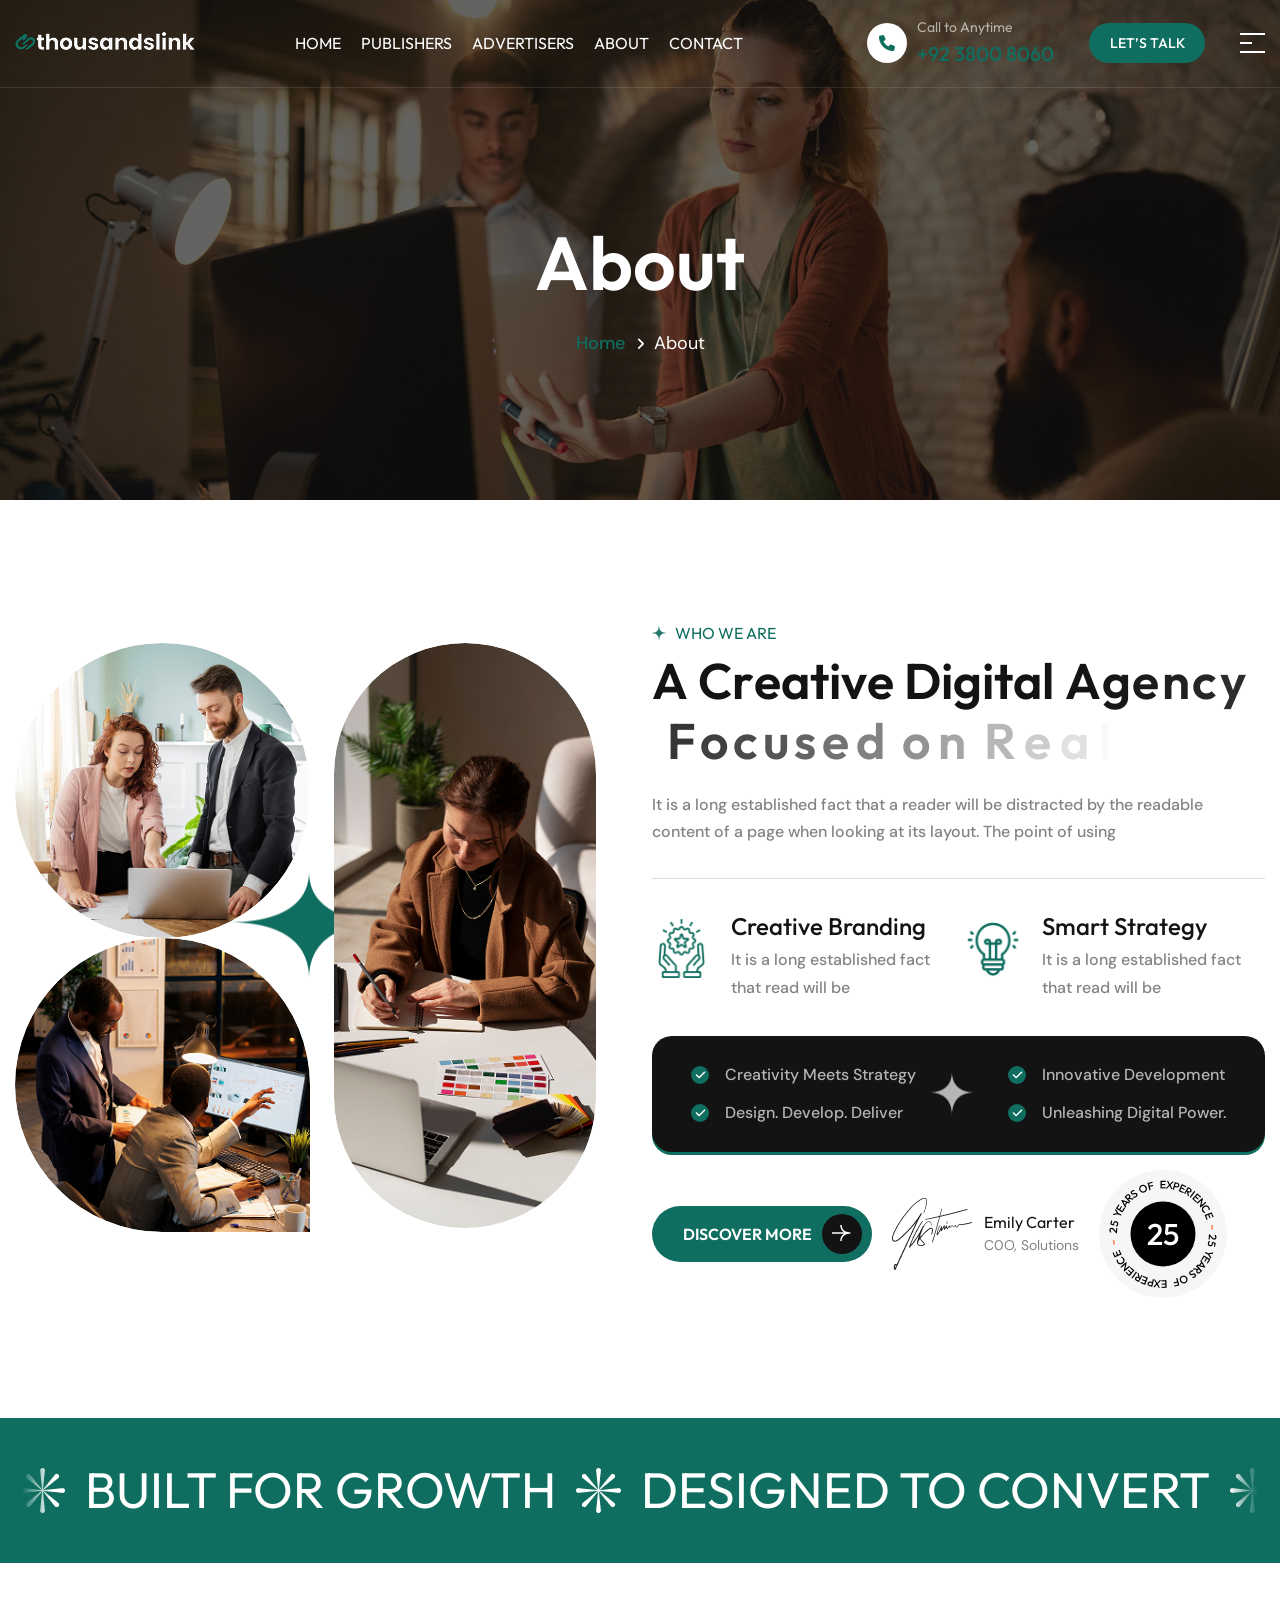
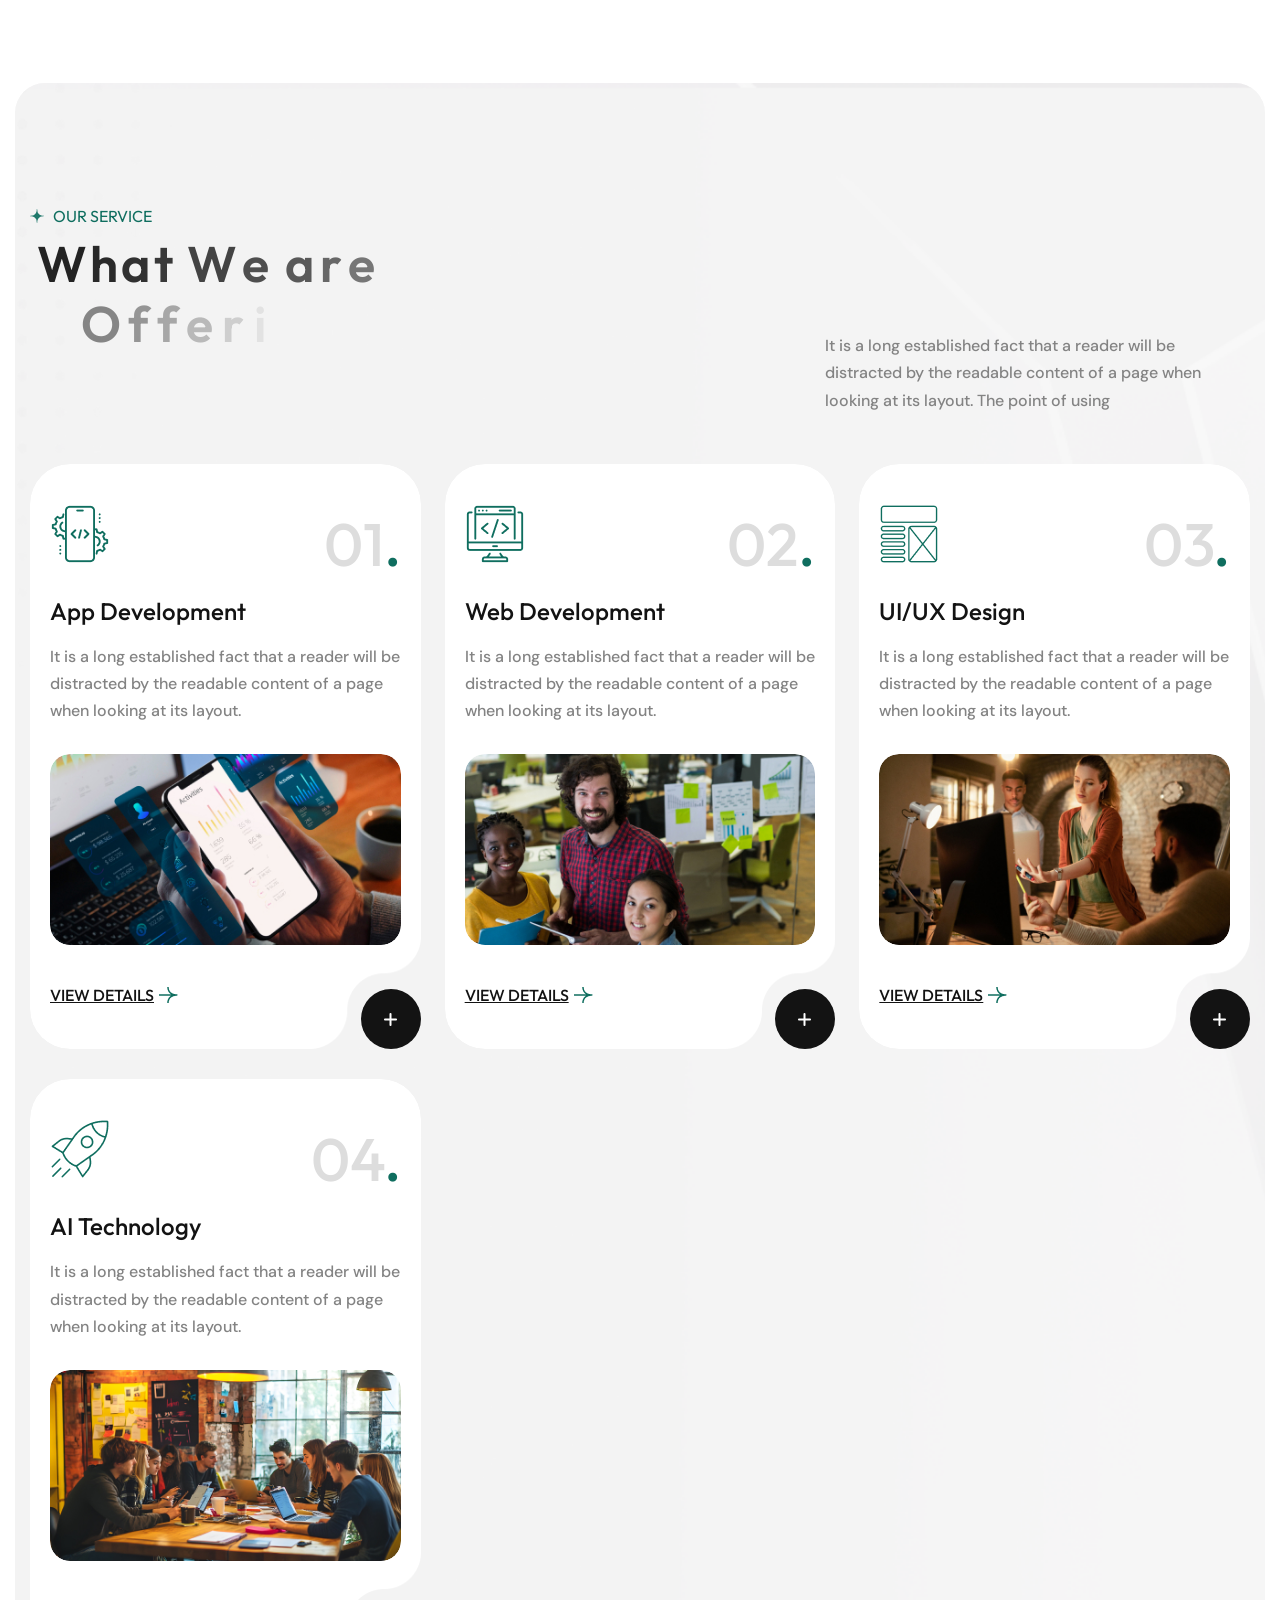
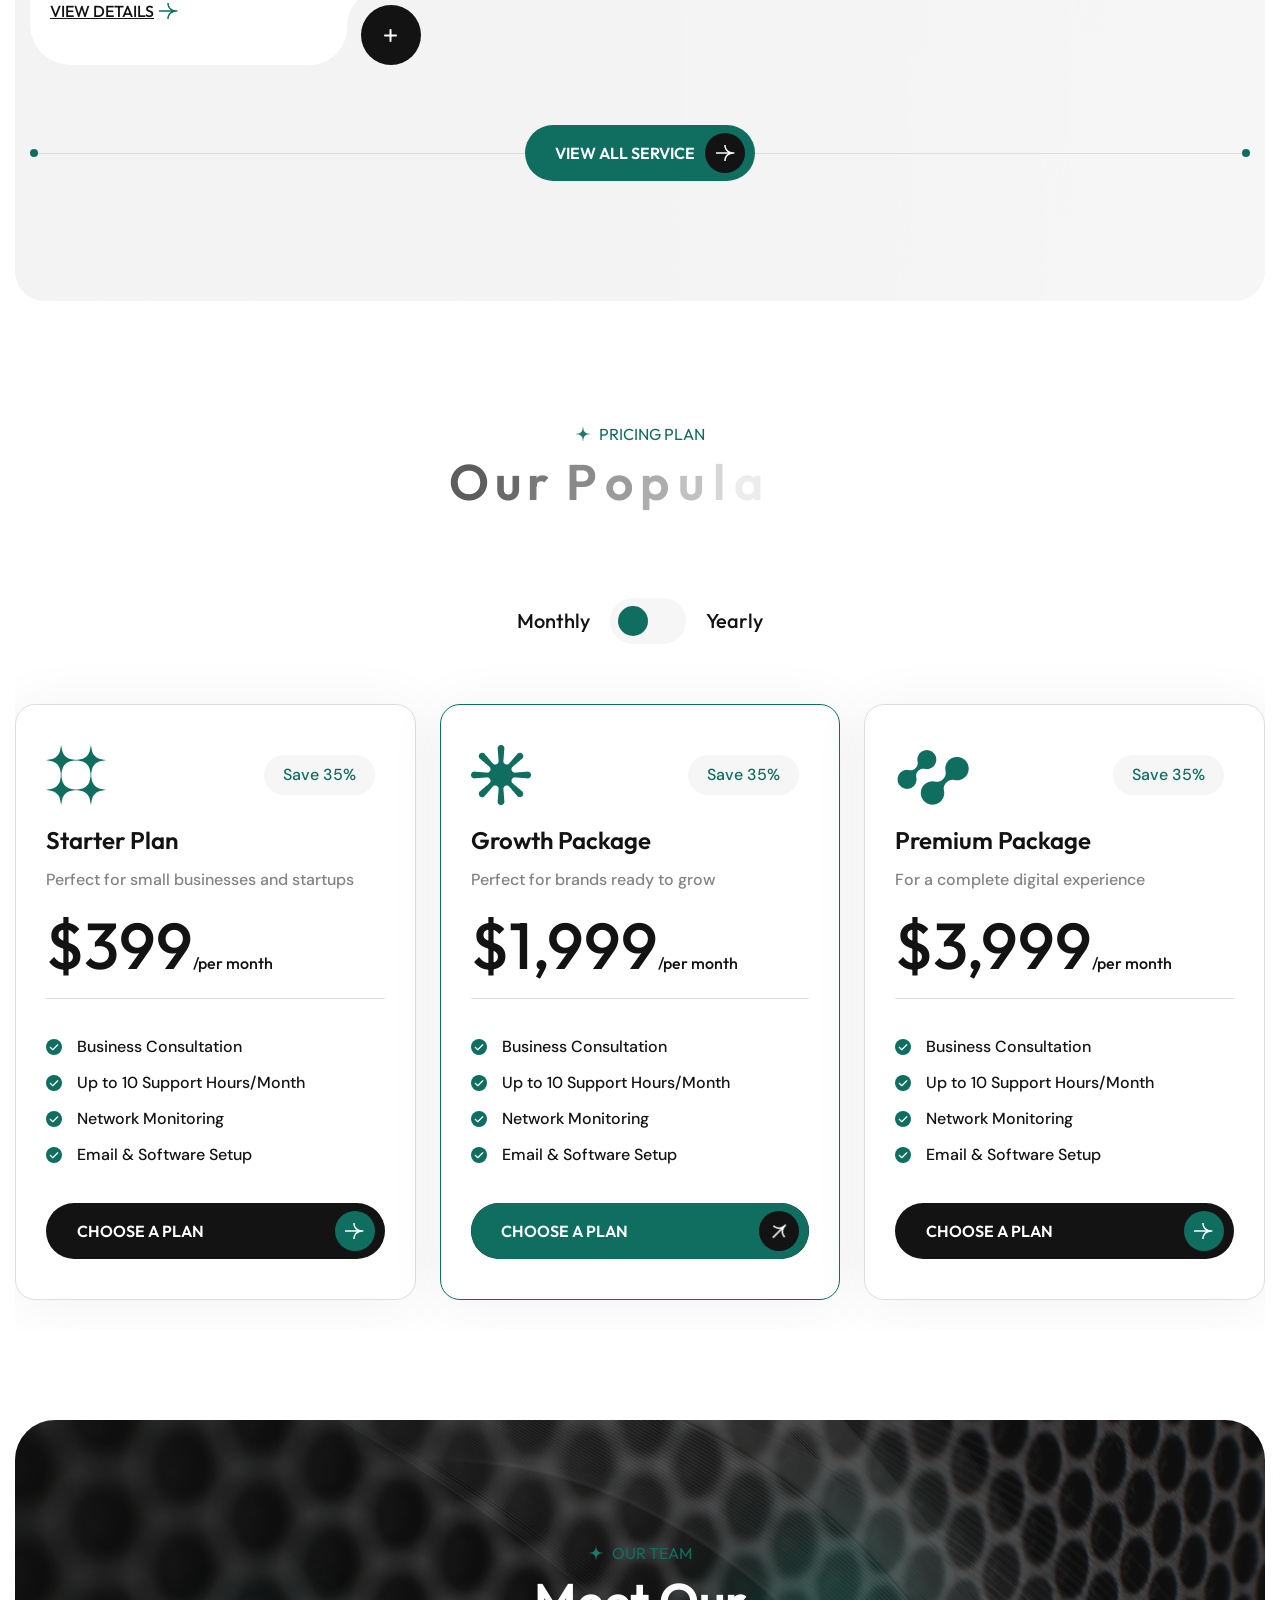
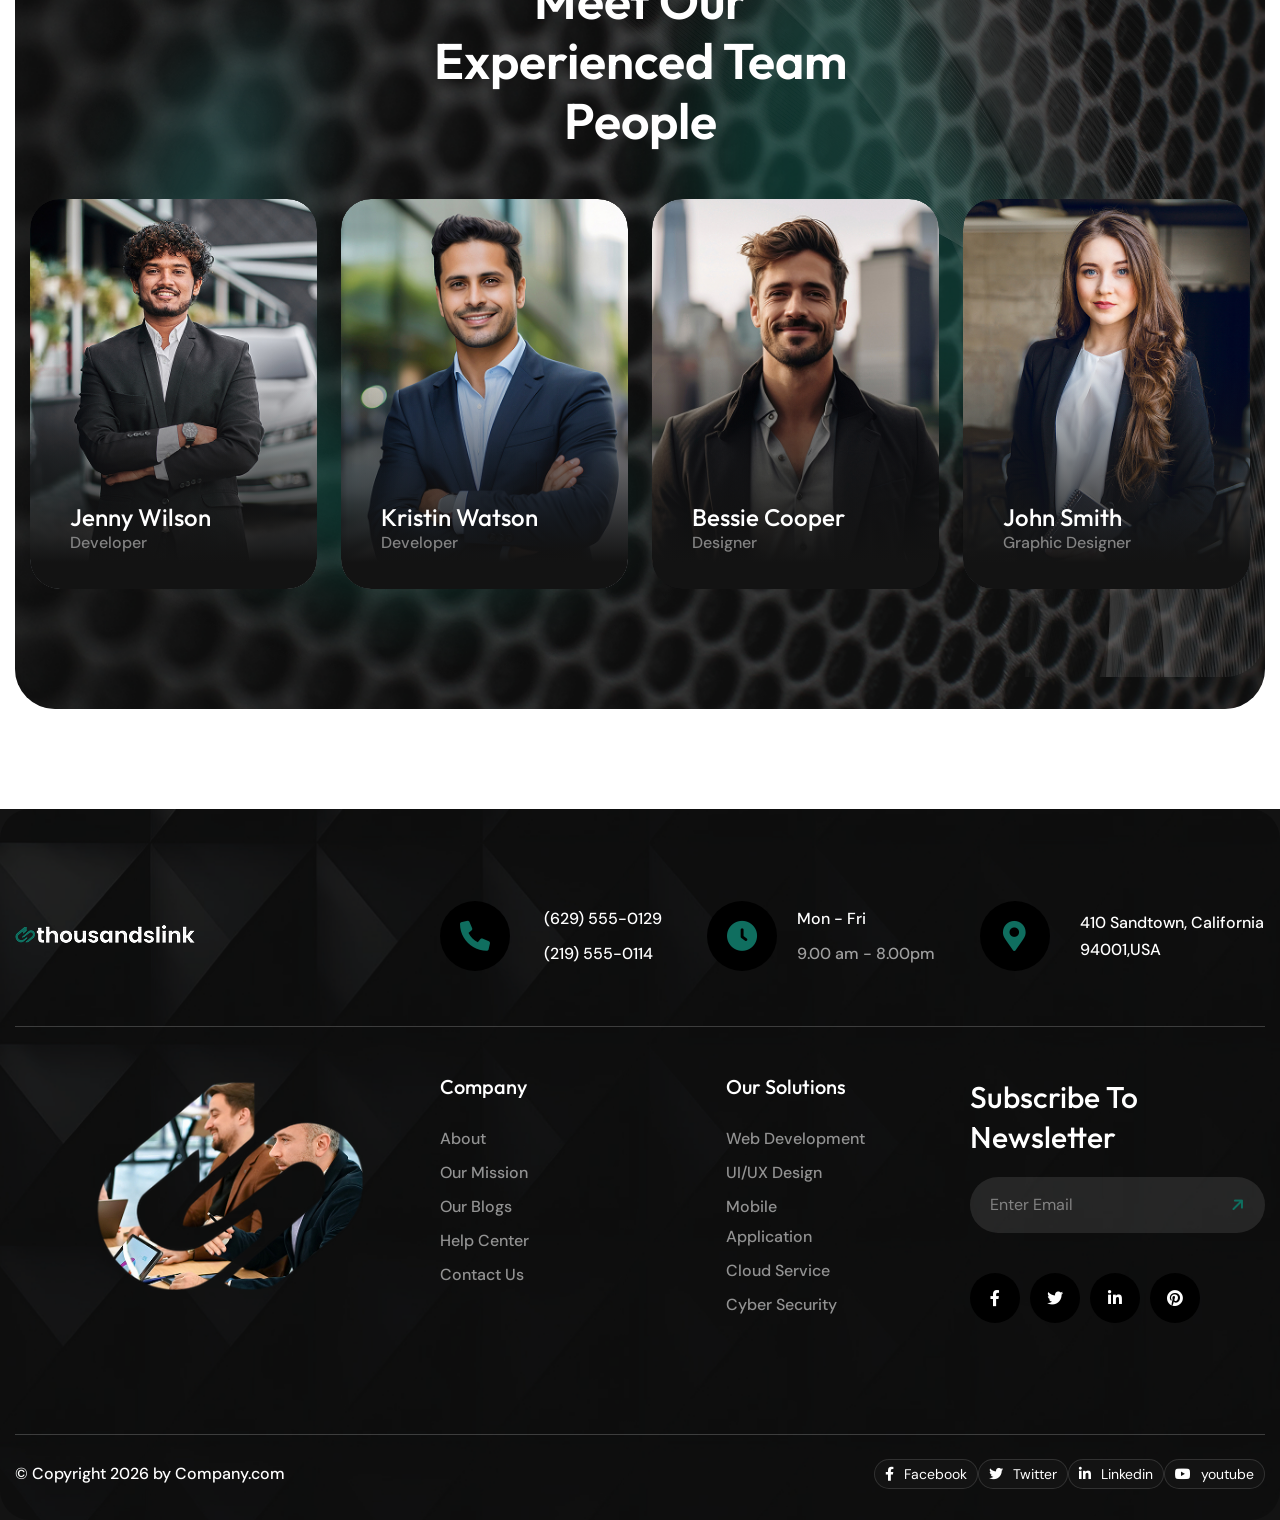
==== about.html @ f6a0768a "Init Commit" ====
<!DOCTYPE html>
<html lang="en">
<head>
  <meta charset="utf-8"/>
  <title>Digitos | Digital Agency HTML Template | About</title>
  <!-- Stylesheets -->
  <link href="css/bootstrap.min.css" rel="stylesheet" />
  <link href="css/style.css" rel="stylesheet" />

  <link rel="shortcut icon" href="images/favicon.png" type="image/x-icon" />
  <link rel="icon" href="images/favicon.png" type="image/x-icon" />
  <link href="https://fonts.googleapis.com/css2?family=Kumbh+Sans:wght@300;400;500;600;700&display=swap" rel="stylesheet">

  <!-- Responsive -->
  <meta http-equiv="X-UA-Compatible" content="IE=edge" />
  <meta name="viewport" content="width=device-width, initial-scale=1.0" />

</head>

<body>
  <div class="page-wrapper">

    <!-- Preloader -->
    <div id="preloader">
      <div class="preloader-loaded light">
        <div class="text-preloader-outer">
          <div class="text-preloading">
            <span class="text-split" data-text="T">T</span>
            <span class="text-split" data-text="H">H</span>
            <span class="text-split" data-text="O">O</span>
            <span class="text-split" data-text="U">U</span>
            <span class="text-split" data-text="S">S</span>
            <span class="text-split" data-text="A">A</span>
            <span class="text-split" data-text="N">N</span>
            <span class="text-split" data-text="D">D</span>
            <span class="text-split" data-text="S">S</span>
            <span class="text-split" data-text="L">L</span>
            <span class="text-split" data-text="I">I</span>
            <span class="text-split" data-text="N">N</span>
            <span class="text-split" data-text="K">K</span>
          </div>
        </div>
        <div class="preloader-slide slide-left"></div>
        <div class="preloader-slide slide-right"></div>
      </div>
    </div>

    <!-- Back-to-top start -->
    <div class="back-to-top-wrapper">
      <button id="back_to_top" type="button" class="back-to-top-btn">
        <svg width="12" height="7" viewBox="0 0 12 7" fill="none" xmlns="http://www.w3.org/2000/svg">
          <path d="M11 6L6 1L1 6" stroke="currentColor" stroke-width="1.5" stroke-linecap="round" stroke-linejoin="round" />
        </svg>
      </button>
    </div>
    <!-- Back-to-top start -->

    <!-- header-style-one-->
    <header class="main-header header-style-one">
      <div class="outer-box">
        <div class="header-lower anim-fade-move" data-delay="0.25">
          <div class="inner-container">
            <div class="left-box">
              <!-- Main box -->
              <div class="main-box">
                <div class="logo-box">
                  <div class="logo">
                    <a href="index.html"><img src="images/logo.png" alt="Logo" /></a>
                  </div>
                </div>

              </div>
              <!--Nav Box-->
              <div class="nav-outer">
                <nav class="nav main-menu">
                  <ul class="navigation">
                    <li class="current">
                      <a href="index.html">Home</a>
                    </li>
                    <li><a href="publishers.html">Publishers</a></li>
                    <li><a href="advertisers.html">Advertisers</a></li>
                    <li><a href="about.html">About</a></li>
                    <li><a href="contact.html">Contact</a></li>
                  </ul>
                </nav>
              </div>
            </div>
            <div class="right-box">
              <a href="tel:+9238008060" class="header-phone_box">
                <span class="icon"><i aria-hidden="true" class="fas fa-phone-alt"></i></span>
                <span class="info">
                  Call to Anytime
                  <strong>+92 3800 8060</strong>
                </span>
              </a>
              <a href="contact.html" class="theme-btn btn-style-two">Let’s Talk</a>
              <!--Mobile Navigation Toggler-->
              <div class="mobile-nav-toggler">
                <span></span>
                <span></span>
                <span></span>
              </div>
            </div>
          </div>
        </div>
      </div>

      <!-- Mobile Menu  -->
      <div class="mobile-menu">
        <div class="menu-backdrop"></div>
        <!--Here Menu Will Come Automatically Via Javascript / Same Menu as in Header-->
        <nav class="menu-box">
          <div class="upper-box">
            <div class="nav-logo">
              <a href="index.html"><img src="images/logo.png" alt="" /></a>
            </div>
            <div class="close-btn"><i class="icon fa fa-times"></i></div>
          </div>
          <ul class="navigation clearfix">
            <!--Keep This Empty / Menu will come through Javascript-->
          </ul>
          <ul class="contact-list-one">
            <li>
              <i class="icon fa-regular fa-envelope"></i>
              <span class="title">Send Email</span>
              <div class="text"><a href="mailto:lawson@example.com">needhelp@company.com</a></div>
            </li>
          </ul>
          <ul class="social-links">
            <li><a href="#"><i class="icon fab fa-twitter"></i></a></li>
            <li><a href="#"><i class="icon fab fa-facebook-f"></i></a></li>
            <li><a href="#"><i class="icon fab fa-pinterest-p"></i></a></li>
            <li><a href="#"><i class="icon fab fa-vimeo-v"></i></a></li>
          </ul>
        </nav>
      </div>
      <!-- End Mobile Menu -->

      <!-- Header Search -->
      <div class="search-popup">
        <span class="search-back-drop"></span>
        <button class="close-search"><span class="fa fa-times"></span></button>

        <div class="search-inner">
          <form method="post" action="index.html">
            <div class="form-group">
              <input type="search" name="search-field" value="" placeholder="Search..." required="" />
              <button type="submit"><i class="fa fa-search"></i></button>
            </div>
          </form>
        </div>
      </div>
      <!-- End Header Search -->

      <!-- Sticky Header  -->
      <div class="sticky-header">
        <div class="auto-container">
          <div class="inner-container">
            <!--Logo-->
            <div class="logo">
              <a href="index.html"><img src="images/logo2.png" alt=""></a>
            </div>

            <!--Right Col-->
            <div class="nav-outer">
              <!-- Main Menu -->
              <nav class="main-menu">
                <div class="navbar-collapse show collapse clearfix">
                  <ul class="navigation clearfix">
                    <!--Keep This Empty / Menu will come through Javascript-->
                  </ul>
                </div>
              </nav>
              <!-- Main Menu End-->

              <!--Mobile Navigation Toggler-->
              <div class="mobile-nav-toggler">
                <span></span>
                <span></span>
                <span></span>
              </div>
            </div>
            
            <a href="tel:+8801750050088" class="header-phone_box">
              <span class="icon"><i aria-hidden="true" class="fas fa-phone-alt"></i></span>
              <span class="info">
                Call Anytime
                <strong>+8801750050088</strong>
              </span>
            </a>
          </div>
        </div>
      </div>
      <!-- End Sticky Menu -->
    </header>
    <!--End header-style-one -->

    <!-- Start main-content -->
    <section class="page-title" style="background-image: url(images/resource/page-title.jpg);">
      <div class="auto-container">
        <div class="title-outer text-center">
          <h1 class="title">About</h1>
          <ul class="page-breadcrumb">
            <li><a href="index.html">Home</a></li>
            <li>About</li>
          </ul>
        </div>
      </div>
    </section>
    <!-- end main-content -->

    <!-- start about-section -->
    <section class="about-section">
      <div class="shape-1 animate-circle"><img src="images/icons/shape-22.png" alt=""></div>
      <div class="auto-container">
        <div class="row gx-4">
          <div class="image-column col-lg-6">
            <div class="inner-column">
              <div class="icon"><img src="images/icons/shape-4.png" alt=""></div>
              <div class="row gx-4">
                <div class="col-md-6">
                  <div class="images-box wow fadeInUp" data-wow-delay="200ms">
                    <div class="image one"><img src="images/resource/about1-1.jpg" alt=""></div>
                    <div class="image two"><img src="images/resource/about1-2.jpg" alt=""></div>
                  </div>
                </div>
                <div class="col-lg-6">
                  <div class="images-box two wow fadeInUp" data-wow-delay="400ms">
                    <div class="image three"><img src="images/resource/about1-3.jpg" alt=""></div>
                  </div>
                </div>
              </div>
            </div>
          </div>
          <div class="content-column col-xl-6 col-lg-8">
            <div class="inner-column">
              <div class="sec-title">
                <div class="h6 sub-title">Who we are</div>
                <div class="h2 title char-animation">A Creative Digital Agency Focused on Real Results</div>
                <div class="text">It is a long established fact that a reader will be distracted by the readable content of a page when looking at its layout. The point of using </div>
              </div>
              <div class="about-block-box">
                <div class="about-block wow fadeInUp" data-wow-delay="200ms">
                  <div class="inner-block">
                    <div class="icon"><img src="images/icons/about1-1.png" alt=""></div>
                    <div class="content">
                      <div class="h4 title">Creative Branding</div>
                      <div class="text">It is a long established fact that read will be </div>
                    </div>
                  </div>
                </div>
                <div class="about-block wow fadeInUp" data-wow-delay="400ms">
                  <div class="inner-block">
                    <div class="icon"><img src="images/icons/about1-2.png" alt=""></div>
                    <div class="content">
                      <div class="h4 title">Smart Strategy</div>
                      <div class="text">It is a long established fact that read will be </div>
                    </div>
                  </div>
                </div>
              </div>
              <div class="list-style-box">
                <div class="shape"><img src="images/icons/shape-5.png" alt=""></div>
                <ul class="list-style-one">
                  <li>
                    <i class="icon fa-solid fa-check"></i>
                    <span>Creativity Meets Strategy</span>
                  </li>
                  <li>
                    <i class="icon fa-solid fa-check"></i>
                    <span>Design. Develop. Deliver</span>
                  </li>
                </ul>
                <ul class="list-style-one">
                  <li>
                    <i class="icon fa-solid fa-check"></i>
                    <span>Innovative Development</span>
                  </li>
                  <li>
                    <i class="icon fa-solid fa-check"></i>
                    <span>Unleashing Digital Power.</span>
                  </li>
                </ul>
              </div>
              <div class="bottom-box">
                <a href="about.html" class="theme-btn btn-style-one">Discover More <span><img src="images/icons/arrow.png" alt=""></span></a>
                <div class="author-info">
                  <img src="images/icons/about1-3.png" alt="">
                  <div class="info">
                    <div class="h6 name">Emily Carter</div>
                    <div class="designation">C0O, Solutions</div>
                  </div>
                </div>
                <div class="icon-box">
                  <div class="icon"><img src="images/icons/about1-5.png" alt=""></div>
                  <div class="h3 year">25</div>
                </div>
              </div>
            </div>
          </div>
        </div>
      </div>
    </section>
    <!-- end about-section -->

    <!-- start marquee-section -->
    <section class="marquee-section">
      <div class="marquee">
        <div class="marquee-group">
          <div class="text-divider"><img src="images/icons/marquee1-1.png" alt=""></div>
          <div class="text" data-text="Built for Growth">Built for Growth</div>
          <div class="text-divider"><img src="images/icons/marquee1-1.png" alt=""></div>
          <div class="text" data-text="Designed to Convert">Designed to Convert</div>
          <div class="text-divider"><img src="images/icons/marquee1-1.png" alt=""></div>
          <div class="text" data-text="Strategy First">Strategy First</div>
          <div class="text-divider"><img src="images/icons/marquee1-1.png" alt=""></div>
          <div class="text" data-text="Built for Growth">Built for Growth</div>
          <div class="text-divider"><img src="images/icons/marquee1-1.png" alt=""></div>
          <div class="text" data-text="Designed to Convert">Designed to Convert</div>
          <div class="text-divider"><img src="images/icons/marquee1-1.png" alt=""></div>
          <div class="text" data-text="Strategy First">Strategy First</div>
        </div>
        <div class="marquee-group">
          <div class="text-divider"><img src="images/icons/marquee1-1.png" alt=""></div>
          <div class="text" data-text="Built for Growth">Built for Growth</div>
          <div class="text-divider"><img src="images/icons/marquee1-1.png" alt=""></div>
          <div class="text" data-text="Designed to Convert">Designed to Convert</div>
          <div class="text-divider"><img src="images/icons/marquee1-1.png" alt=""></div>
          <div class="text" data-text="Strategy First">Strategy First</div>
          <div class="text-divider"><img src="images/icons/marquee1-1.png" alt=""></div>
          <div class="text" data-text="Built for Growth">Built for Growth</div>
          <div class="text-divider"><img src="images/icons/marquee1-1.png" alt=""></div>
          <div class="text" data-text="Designed to Convert">Designed to Convert</div>
          <div class="text-divider"><img src="images/icons/marquee1-1.png" alt=""></div>
          <div class="text" data-text="Strategy First">Strategy First</div>
        </div>
      </div>
    </section>
    <!-- end marquee-section -->

    <!-- start services-section -->
    <section class="services-section pt-120">
      <div class="outer-box">
        <div class="bg-image"><img src="images/background/service1-1-bg.png" alt=""></div>
        <div class="auto-container">
          <div class="sec-title-box">
            <div class="sec-title">
              <div class="h6 sub-title">Our Service</div>
              <div class="h2 title char-animation">What We are Offering to Our Potential Client</div>
            </div>
            <div class="text">It is a long established fact that a reader will be distracted by the readable content of a page when looking at its layout. The point of using </div>
          </div>
        </div>
        <div class="outer-container">
          <div class="row gx-4">
            <div class="service-block col-xxl-3 col-xl-4 col-md-6 wow fadeInUp" data-wow-delay="200ms">
              <div class="inner-block">
                <div class="number">01<span>.</span></div>
                <a class="plus-icon" href="page-service-details.html"><i class="fa-solid fa-plus"></i></a>
                <div class="content">
                  <div class="icon"><img src="images/icons/service1-1.png" alt=""></div>
                  <div class="h4 title"><a href="page-service-details.html">App Development</a></div>
                  <div class="text">It is a long established fact that a reader will be distracted by the readable content of a page when looking at its layout.</div>
                </div>
                <div class="image">
                  <img src="images/resource/service1-1.jpg" alt="">
                  <img src="images/resource/service1-1.jpg" alt="">
                </div>
                <a class="btn-more" href="page-service-details.html">
                  <span>View Details</span>
                  <img src="images/icons/arrow2.png" alt="">
                </a>
              </div>
            </div>
            <div class="service-block col-xxl-3 col-xl-4 col-md-6 wow fadeInUp" data-wow-delay="300ms">
              <div class="inner-block">
                <div class="number">02<span>.</span></div>
                <a class="plus-icon" href="page-service-details.html"><i class="fa-solid fa-plus"></i></a>
                <div class="content">
                  <div class="icon"><img src="images/icons/service1-2.png" alt=""></div>
                  <div class="h4 title"><a href="page-service-details.html">Web Development</a></div>
                  <div class="text">It is a long established fact that a reader will be distracted by the readable content of a page when looking at its layout.</div>
                </div>
                <div class="image">
                  <img src="images/resource/service1-2.jpg" alt="">
                  <img src="images/resource/service1-2.jpg" alt="">
                </div>
                <a class="btn-more" href="page-service-details.html">
                  <span>View Details</span>
                  <img src="images/icons/arrow2.png" alt="">
                </a>
              </div>
            </div>
            <div class="service-block col-xxl-3 col-xl-4 col-md-6 wow fadeInUp" data-wow-delay="400ms">
              <div class="inner-block">
                <div class="number">03<span>.</span></div>
                <a class="plus-icon" href="page-service-details.html"><i class="fa-solid fa-plus"></i></a>
                <div class="content">
                  <div class="icon"><img src="images/icons/service1-3.png" alt=""></div>
                  <div class="h4 title"><a href="page-service-details.html">UI/UX Design</a></div>
                  <div class="text">It is a long established fact that a reader will be distracted by the readable content of a page when looking at its layout.</div>
                </div>
                <div class="image">
                  <img src="images/resource/service1-3.jpg" alt="">
                  <img src="images/resource/service1-3.jpg" alt="">
                </div>
                <a class="btn-more" href="page-service-details.html">
                  <span>View Details</span>
                  <img src="images/icons/arrow2.png" alt="">
                </a>
              </div>
            </div>
            <div class="service-block col-xxl-3 col-xl-4 col-md-6 wow fadeInUp" data-wow-delay="500ms">
              <div class="inner-block">
                <div class="number">04<span>.</span></div>
                <a class="plus-icon" href="page-service-details.html"><i class="fa-solid fa-plus"></i></a>
                <div class="content">
                  <div class="icon"><img src="images/icons/service1-4.png" alt=""></div>
                  <div class="h4 title"><a href="page-service-details.html">AI Technology</a></div>
                  <div class="text">It is a long established fact that a reader will be distracted by the readable content of a page when looking at its layout.</div>
                </div>
                <div class="image">
                  <img src="images/resource/service1-4.jpg" alt="">
                  <img src="images/resource/service1-4.jpg" alt="">
                </div>
                <a class="btn-more" href="page-service-details.html">
                  <span>View Details</span>
                  <img src="images/icons/arrow2.png" alt="">
                </a>
              </div>
            </div>
          </div>
          <div class="bottom-box wow fadeInUp" data-wow-delay="600ms">
            <div class="dot"></div>
            <a href="page-services.html" class="theme-btn btn-style-one">View all service <span><img src="images/icons/arrow.png" alt=""></span></a>
            <div class="dot"></div>
          </div>
        </div>
      </div>
    </section>
    <!-- end services-section -->

    <!-- start pricing-section -->
    <section class="pricing-section">
      <div class="shape-1 bounce-y"><img src="images/icons/shape-19.png" alt=""></div>
      <div class="shape-2 bounce-y"><img src="images/icons/shape-20.png" alt=""></div>
      <div class="auto-container">
        <div class="sec-title text-center">
          <div class="h6 sub-title">Pricing Plan</div>
          <div class="h2 title char-animation">Our Popular Pricing Plan by Company</div>
        </div>
        <div class="default-tabs tabs-box mb-0">
          <!-- Tab Btns -->
          <div class="tab-btns tab-buttons wow fadeInUp" data-wow-delay="300ms">
            <button data-tab="#prod-monthly" class="tab-btn one active-btn">Monthly</button>
            <span></span>
            <button data-tab="#prod-yearly" class="tab-btn">Yearly</button>
          </div>

          <!-- Tabs Container -->
          <div class="tabs-content">

            <!-- Tab -->
            <div class="tab active-tab" id="prod-monthly">
              <div class="tab-inner-content">
                <div class="row gx-4">
                  <div class="pricing-block col-xl-4 col-md-6 wow fadeInUp" data-wow-delay="200ms">
                    <div class="inner-block">
                      <div class="cat">Save 35%</div>
                      <div class="icon-one"><img src="images/icons/price1-1.png" alt=""></div>
                      <div class="h4 title">Starter Plan</div>
                      <div class="text">Perfect for small businesses and startups</div>
                      <div class="price-box">
                        <div class="price">$399<span>/per month</span></div>
                      </div>
                      <ul class="list-style-one">
                        <li>
                          <i class="icon fa-solid fa-check"></i>
                          <span>Business Consultation</span>
                        </li>
                        <li>
                          <i class="icon fa-solid fa-check"></i>
                          <span>Up to 10 Support Hours/Month</span>
                        </li>
                        <li>
                          <i class="icon fa-solid fa-check"></i>
                          <span>Network Monitoring</span>
                        </li>
                        <li>
                          <i class="icon fa-solid fa-check"></i>
                          <span>Email & Software Setup</span>
                        </li>
                      </ul>
                      <a href="page-pricing.html" class="theme-btn btn-style-four w-100">Choose a Plan <span><img src="images/icons/arrow.png" alt=""></span></a>
                    </div>
                  </div>
                  <div class="pricing-block col-xl-4 col-md-6 wow fadeInUp" data-wow-delay="400ms">
                    <div class="inner-block active">
                      <div class="cat">Save 35%</div>
                      <div class="icon-one"><img src="images/icons/price1-2.png" alt=""></div>
                      <div class="h4 title">Growth Package</div>
                      <div class="text">Perfect for brands ready to grow</div>
                      <div class="price-box">
                        <div class="price">$1,999<span>/per month</span></div>
                      </div>
                      <ul class="list-style-one">
                        <li>
                          <i class="icon fa-solid fa-check"></i>
                          <span>Business Consultation</span>
                        </li>
                        <li>
                          <i class="icon fa-solid fa-check"></i>
                          <span>Up to 10 Support Hours/Month</span>
                        </li>
                        <li>
                          <i class="icon fa-solid fa-check"></i>
                          <span>Network Monitoring</span>
                        </li>
                        <li>
                          <i class="icon fa-solid fa-check"></i>
                          <span>Email & Software Setup</span>
                        </li>
                      </ul>
                      <a href="page-pricing.html" class="theme-btn btn-style-four w-100">Choose a Plan <span><img src="images/icons/arrow.png" alt=""></span></a>
                    </div>
                  </div>
                  <div class="pricing-block col-xl-4 col-md-6 wow fadeInUp" data-wow-delay="600ms">
                    <div class="inner-block">
                      <div class="cat">Save 35%</div>
                      <div class="icon-one"><img src="images/icons/price1-3.png" alt=""></div>
                      <div class="h4 title">Premium Package</div>
                      <div class="text">For a complete digital experience</div>
                      <div class="price-box">
                        <div class="price">$3,999<span>/per month</span></div>
                      </div>
                      <ul class="list-style-one">
                        <li>
                          <i class="icon fa-solid fa-check"></i>
                          <span>Business Consultation</span>
                        </li>
                        <li>
                          <i class="icon fa-solid fa-check"></i>
                          <span>Up to 10 Support Hours/Month</span>
                        </li>
                        <li>
                          <i class="icon fa-solid fa-check"></i>
                          <span>Network Monitoring</span>
                        </li>
                        <li>
                          <i class="icon fa-solid fa-check"></i>
                          <span>Email & Software Setup</span>
                        </li>
                      </ul>
                      <a href="page-pricing.html" class="theme-btn btn-style-four w-100">Choose a Plan <span><img src="images/icons/arrow.png" alt=""></span></a>
                    </div>
                  </div>
                </div>
              </div>
            </div>

            <!-- Tab -->
            <div class="tab" id="prod-yearly">
              <div class="tab-inner-content">
                <div class="row gx-4">
                  <div class="pricing-block col-xl-4 col-md-6">
                    <div class="inner-block">
                      <div class="cat">Save 45%</div>
                      <div class="icon-one"><img src="images/icons/price1-1.png" alt=""></div>
                      <div class="h4 title">Starter Plan</div>
                      <div class="text">Perfect for small businesses and startups</div>
                      <div class="price-box">
                        <div class="price">$4700<span>/per year</span></div>
                      </div>
                      <ul class="list-style-one">
                        <li>
                          <i class="icon fa-solid fa-check"></i>
                          <span>Business Consultation</span>
                        </li>
                        <li>
                          <i class="icon fa-solid fa-check"></i>
                          <span>Up to 10 Support Hours/Month</span>
                        </li>
                        <li>
                          <i class="icon fa-solid fa-check"></i>
                          <span>Network Monitoring</span>
                        </li>
                        <li>
                          <i class="icon fa-solid fa-check"></i>
                          <span>Email & Software Setup</span>
                        </li>
                      </ul>
                      <a href="page-pricing.html" class="theme-btn btn-style-four w-100">Choose a Plan <span><img src="images/icons/arrow.png" alt=""></span></a>
                    </div>
                  </div>
                  <div class="pricing-block col-xl-4 col-md-6">
                    <div class="inner-block active">
                      <div class="cat">Save 45%</div>
                      <div class="icon-one"><img src="images/icons/price1-2.png" alt=""></div>
                      <div class="h4 title">Growth Package</div>
                      <div class="text">Perfect for brands ready to grow</div>
                      <div class="price-box">
                        <div class="price">$23,999<span>/per year</span></div>
                      </div>
                      <ul class="list-style-one">
                        <li>
                          <i class="icon fa-solid fa-check"></i>
                          <span>Business Consultation</span>
                        </li>
                        <li>
                          <i class="icon fa-solid fa-check"></i>
                          <span>Up to 10 Support Hours/Month</span>
                        </li>
                        <li>
                          <i class="icon fa-solid fa-check"></i>
                          <span>Network Monitoring</span>
                        </li>
                        <li>
                          <i class="icon fa-solid fa-check"></i>
                          <span>Email & Software Setup</span>
                        </li>
                      </ul>
                      <a href="page-pricing.html" class="theme-btn btn-style-four w-100">Choose a Plan <span><img src="images/icons/arrow.png" alt=""></span></a>
                    </div>
                  </div>
                  <div class="pricing-block col-xl-4 col-md-6">
                    <div class="inner-block">
                      <div class="cat">Save 45%</div>
                      <div class="icon-one"><img src="images/icons/price1-3.png" alt=""></div>
                      <div class="h4 title">Premium Package</div>
                      <div class="text">For a complete digital experience</div>
                      <div class="price-box">
                        <div class="price">$35,999<span>/per year</span></div>
                      </div>
                      <ul class="list-style-one">
                        <li>
                          <i class="icon fa-solid fa-check"></i>
                          <span>Business Consultation</span>
                        </li>
                        <li>
                          <i class="icon fa-solid fa-check"></i>
                          <span>Up to 10 Support Hours/Month</span>
                        </li>
                        <li>
                          <i class="icon fa-solid fa-check"></i>
                          <span>Network Monitoring</span>
                        </li>
                        <li>
                          <i class="icon fa-solid fa-check"></i>
                          <span>Email & Software Setup</span>
                        </li>
                      </ul>
                      <a href="page-pricing.html" class="theme-btn btn-style-four w-100">Choose a Plan <span><img src="images/icons/arrow.png" alt=""></span></a>
                    </div>
                  </div>
                </div>
              </div>
            </div>

          </div>
        </div>
      </div>
    </section>
    <!-- end pricing-section -->

    <!-- start team-section -->
    <section class="team-section pb-100">
      <div class="outer-box">
        <div class="bg-image"><img src="images/background/team1-1-bg.png" alt=""></div>
        <div class="shape-1 bounce-x"><img src="images/icons/shape-10.png" alt=""></div>
        <div class="shape-2 bounce-x"><img src="images/icons/shape-11.png" alt=""></div>
        <div class="shape-3"><img src="images/icons/shape-12.png" alt=""></div>
        <div class="auto-container">
          <div class="sec-title text-center light">
            <div class="h6 sub-title">Our Team</div>
            <div class="h2 title">Meet Our Experienced Team People</div>
          </div>
          <div class="row gx-4">
            <div class="team-block col-xl-3 col-md-6 wow fadeInUp" data-wow-delay="200ms">
              <div class="inner-block">
                <div class="images-box">
                  <div class="image">
                    <img src="images/resource/team1-1.jpg" alt="">
                    <img src="images/resource/team1-1.jpg" alt="">
                  </div>
                </div>
                <div class="author-info">
                  <div class="h4 name"><a href="page-team.html">Jenny Wilson</a></div>
                  <div class="designation">Developer</div>
                  <ul class="social-icon">
                    <li>
                      <a href="#"><i class="fa-brands fa-facebook-f"></i></a>
                    </li>
                    <li>
                      <a href="#"><i class="fa-brands fa-twitter"></i></a>
                    </li>
                    <li>
                      <a href="#"><i class="fa-brands fa-linkedin-in"></i></a>
                    </li>
                    <li>
                      <a href="#"><i class="fa-brands fa-youtube"></i></a>
                    </li>
                  </ul>
                </div>
              </div>
            </div>
            <div class="team-block col-xl-3 col-md-6 wow fadeInUp" data-wow-delay="400ms">
              <div class="inner-block">
                <div class="images-box">
                  <div class="image">
                    <img src="images/resource/team1-2.jpg" alt="">
                    <img src="images/resource/team1-2.jpg" alt="">
                  </div>
                </div>
                <div class="author-info">
                  <div class="h4 name"><a href="page-team.html">Kristin Watson</a></div>
                  <div class="designation">Developer</div>
                  <ul class="social-icon">
                    <li>
                      <a href="#"><i class="fa-brands fa-facebook-f"></i></a>
                    </li>
                    <li>
                      <a href="#"><i class="fa-brands fa-twitter"></i></a>
                    </li>
                    <li>
                      <a href="#"><i class="fa-brands fa-linkedin-in"></i></a>
                    </li>
                    <li>
                      <a href="#"><i class="fa-brands fa-youtube"></i></a>
                    </li>
                  </ul>
                </div>
              </div>
            </div>
            <div class="team-block col-xl-3 col-md-6 wow fadeInUp" data-wow-delay="600ms">
              <div class="inner-block">
                <div class="images-box">
                  <div class="image">
                    <img src="images/resource/team1-3.jpg" alt="">
                    <img src="images/resource/team1-3.jpg" alt="">
                  </div>
                </div>
                <div class="author-info">
                  <div class="h4 name"><a href="page-team.html">Bessie Cooper</a></div>
                  <div class="designation">Designer</div>
                  <ul class="social-icon">
                    <li>
                      <a href="#"><i class="fa-brands fa-facebook-f"></i></a>
                    </li>
                    <li>
                      <a href="#"><i class="fa-brands fa-twitter"></i></a>
                    </li>
                    <li>
                      <a href="#"><i class="fa-brands fa-linkedin-in"></i></a>
                    </li>
                    <li>
                      <a href="#"><i class="fa-brands fa-youtube"></i></a>
                    </li>
                  </ul>
                </div>
              </div>
            </div>
            <div class="team-block col-xl-3 col-md-6 wow fadeInUp" data-wow-delay="800ms">
              <div class="inner-block">
                <div class="images-box">
                  <div class="image">
                    <img src="images/resource/team1-4.jpg" alt="">
                    <img src="images/resource/team1-4.jpg" alt="">
                  </div>
                </div>
                <div class="author-info">
                  <div class="h4 name"><a href="page-team.html">John Smith</a></div>
                  <div class="designation">Graphic Designer</div>
                  <ul class="social-icon">
                    <li>
                      <a href="#"><i class="fa-brands fa-facebook-f"></i></a>
                    </li>
                    <li>
                      <a href="#"><i class="fa-brands fa-twitter"></i></a>
                    </li>
                    <li>
                      <a href="#"><i class="fa-brands fa-linkedin-in"></i></a>
                    </li>
                    <li>
                      <a href="#"><i class="fa-brands fa-youtube"></i></a>
                    </li>
                  </ul>
                </div>
              </div>
            </div>
          </div>
        </div>
      </div>
    </section>
    <!-- end team-section -->

    <!-- start footer-style-two -->
    <section class="main-footer footer-style-two">
      <div class="bg-image"><img src="images/resource/footer2-1.png" alt=""></div>
      <div class="auto-container">
        <div class="upper-box">
          <div class="row gx-4 align-items-center">
            <div class="col-lg-3">
              <div class="logo"><img src="images/logo.png" alt=""></div>
            </div>
            <div class="col-xl-8 offset-xl-1 col-lg-9">
              <div class="info-box">
                <div class="info">
                  <i class="icon fa-solid fa-phone"></i>
                  <div class="content">
                    <span class="number one">(629) 555-0129</span>
                    <span class="number">(219) 555-0114</span>
                  </div>
                </div>
                <div class="info">
                  <i class="icon fa-solid fa-clock"></i>
                  <div class="content">
                    <span>Mon - Fri</span>
                    <span class="time"> 9.00 am - 8.00pm </span>
                  </div>
                </div>
                <div class="info">
                  <i class="icon fa-solid fa-location-dot"></i>
                  <div class="content">
                    <span class="location">410 Sandtown, California 94001,USA</span>
                  </div>
                </div>
              </div>
            </div>
          </div>
        </div>
        <div class="widgets-section">
          <div class="row gx-4">

            <!-- Footer Column -->
            <div class="footer-column col-lg-4 col-md-6 wow fadeInUp" data-wow-delay="200ms">
              <div class="footer-widget about-widget wow fadeInLeft">
                <div class="image"><img src="images/resource/footer2-1.jpg" alt=""></div>
              </div>
            </div>

            <!-- Footer Column -->
            <div class="footer-column col-lg-2 col-md-6 wow fadeInUp" data-wow-delay="400ms">
              <div class="footer-widget links-widget">
                <div class="h5 widget-title">Company</div>
                <div class="widget-content">
                  <ul class="user-links">
                    <li><a href="#">About</a></li>
                    <li><a href="#">Our Mission</a></li>
                    <li><a href="#">Our Blogs</a></li>
                    <li><a href="#">Help Center</a></li>
                    <li><a href="#">Contact Us</a></li>
                  </ul>
                </div>
              </div>
            </div>

            <!-- Footer Column -->
            <div class="footer-column col-lg-3 col-md-6 wow fadeInUp" data-wow-delay="600ms">
              <div class="footer-widget links-widget style-two">
                <div class="h5 widget-title">Our Solutions</div>
                <div class="widget-content">
                  <ul class="user-links">
                    <li><a href="#">Web Development</a></li>
                    <li><a href="#">UI/UX Design</a></li>
                    <li><a href="#">Mobile <br>Application</a></li>
                    <li><a href="#">Cloud Service</a></li>
                    <li><a href="#">Cyber Security </a></li>
                  </ul>
                </div>
              </div>
            </div>

            <!-- Footer Column -->
            <div class="footer-column col-lg-3 col-md-6 wow fadeInUp" data-wow-delay="800ms">
              <div class="footer-widget subscribe-widget">
                <div class="h3 widget-title">Subscribe to Newsletter</div>
                <div class="from-clt">
                  <input type="email" name="email" id="email" placeholder="Enter Email" required="">
                  <button type="submit"><i class="fa-solid fa-arrow-right"></i></button>
                </div>
                <div class="social-icon">
                  <a href="#"><i class="fa-brands fa-facebook-f"></i></a>
                  <a href="#"><i class="fa-brands fa-twitter"></i></a>
                  <a href="#"><i class="fa-brands fa-linkedin-in"></i></a>
                  <a href="#"><i class="fa-brands fa-pinterest"></i></a>
                </div>
              </div>
            </div>

          </div>
        </div>
        <div class="footer-bottom wow fadeInUp" data-wow-delay="600ms">
          <div class="inner-container">
            <p>© Copyright 2026 by Company.com</p>
            <ul class="social-icon">
              <li>
                <a href="#">
                  <i class="fa-brands fa-facebook-f"></i>
                  <span>Facebook</span>
                </a>
              </li>
              <li>
                <a href="#">
                  <i class="fa-brands fa-twitter"></i>
                  <span>Twitter</span>
                </a>
              </li>
              <li>
                <a href="#">
                  <i class="fa-brands fa-linkedin-in"></i>
                  <span>Linkedin</span>
                </a>
              </li>
              <li>
                <a href="#">
                  <i class="fa-brands fa-youtube"></i>
                  <span>youtube</span>
                </a>
              </li>
            </ul>
          </div>
        </div>
      </div>
    </section>
    <!-- end footer-style-two -->


  </div>
<!-- End Page Wrapper -->

<script src="js/jquery.js"></script>
<script src="js/popper.min.js"></script>
<script src="js/bootstrap.min.js"></script>
<script src="js/jquery.fancybox.js"></script>
<script src="js/jquery-ui.js"></script>
<script src="js/gsap.js"></script>
<script src="js/gsap.min.js"></script>
<script src="js/ScrollTrigger.min.js"></script>
<script src="js/splitType.js"></script>
<script src="js/gsap-scroll-smoother.js"></script>
<script src="js/ScrollSmoother.min.js"></script>
<script src="js/gsap-scroll-to-plugin.js"></script>
<script src="js/SplitText.min.js"></script>
<script src="js/aos.js"></script>
<script src="js/wow.js"></script>
<script src="js/select2.min.js"></script>
<script src="js/appear.js"></script>
<script src="js/knob.js"></script>
<script src="js/swiper.min.js"></script>
<script src="js/custom-gsap.js"></script>
<script src="js/jquery-scrolltofixed-min.js"></script>
<script src="js/script.js"></script>
</body>
</html>
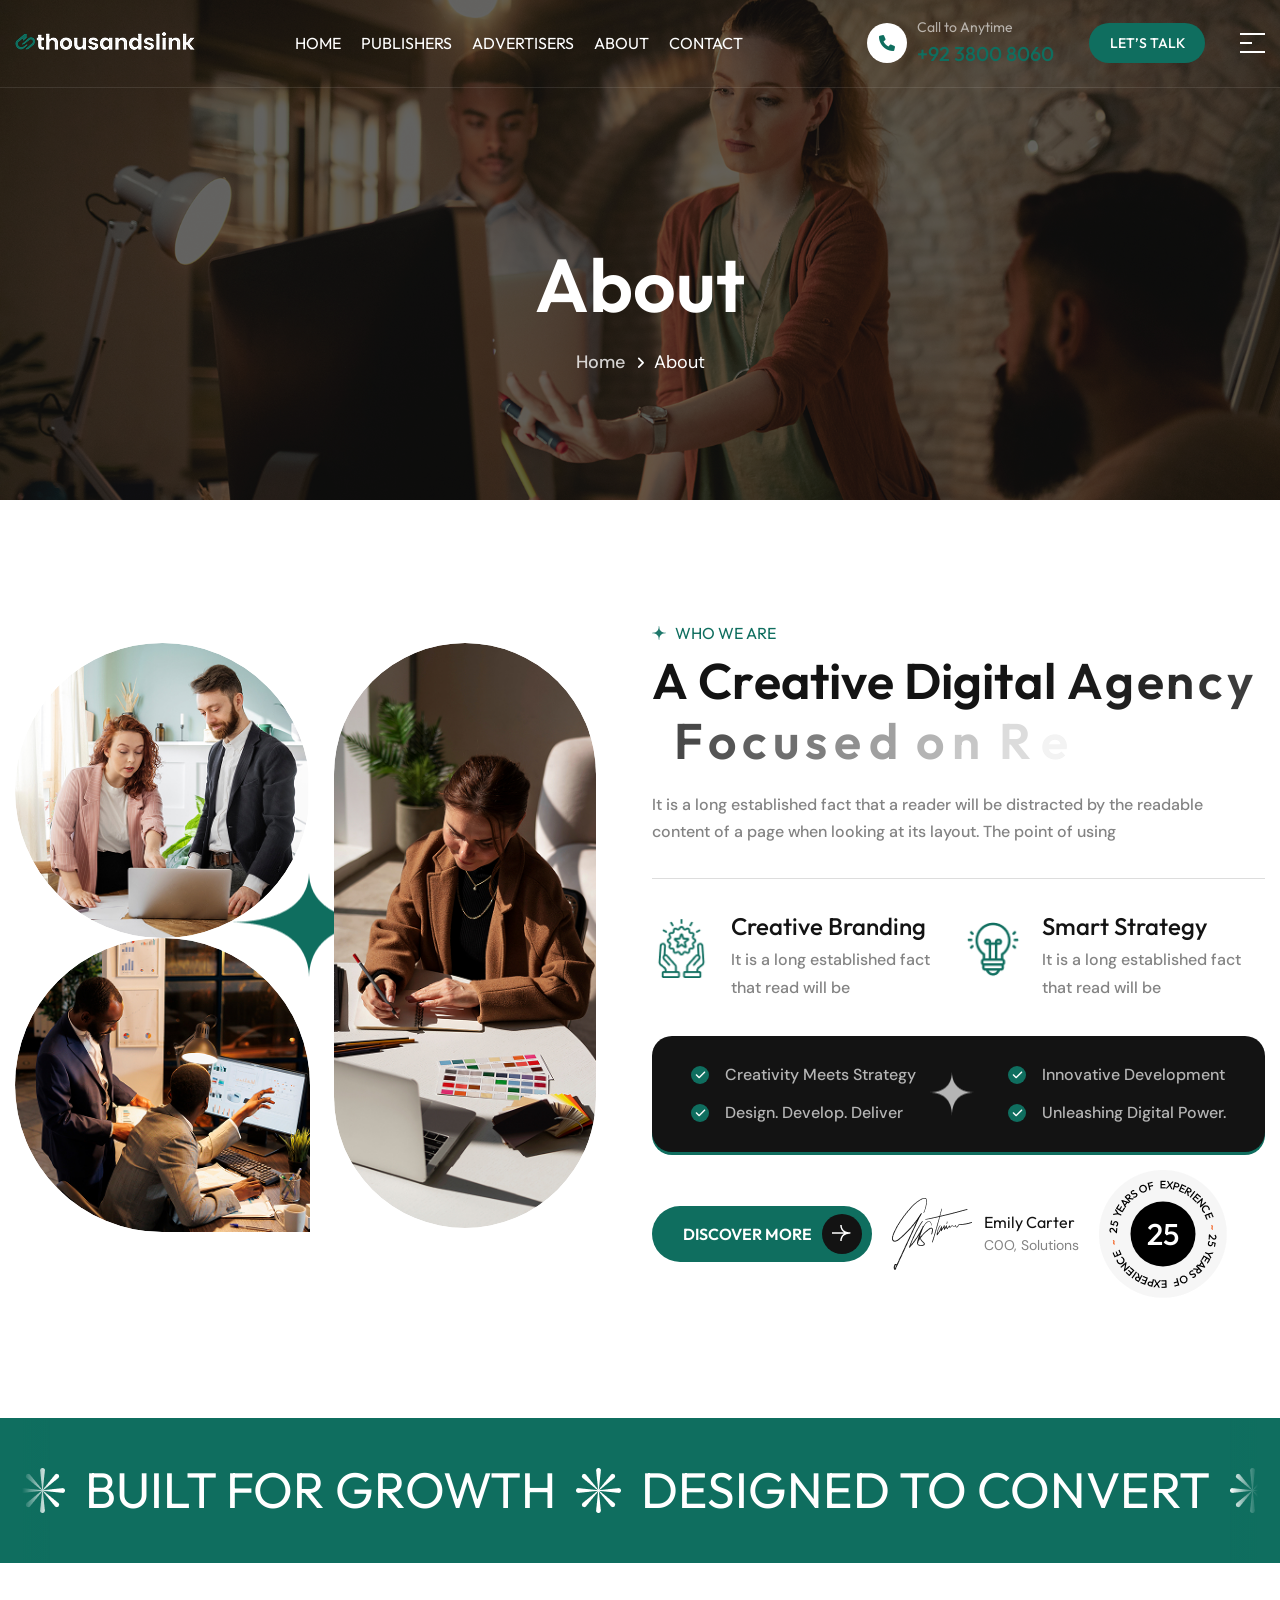
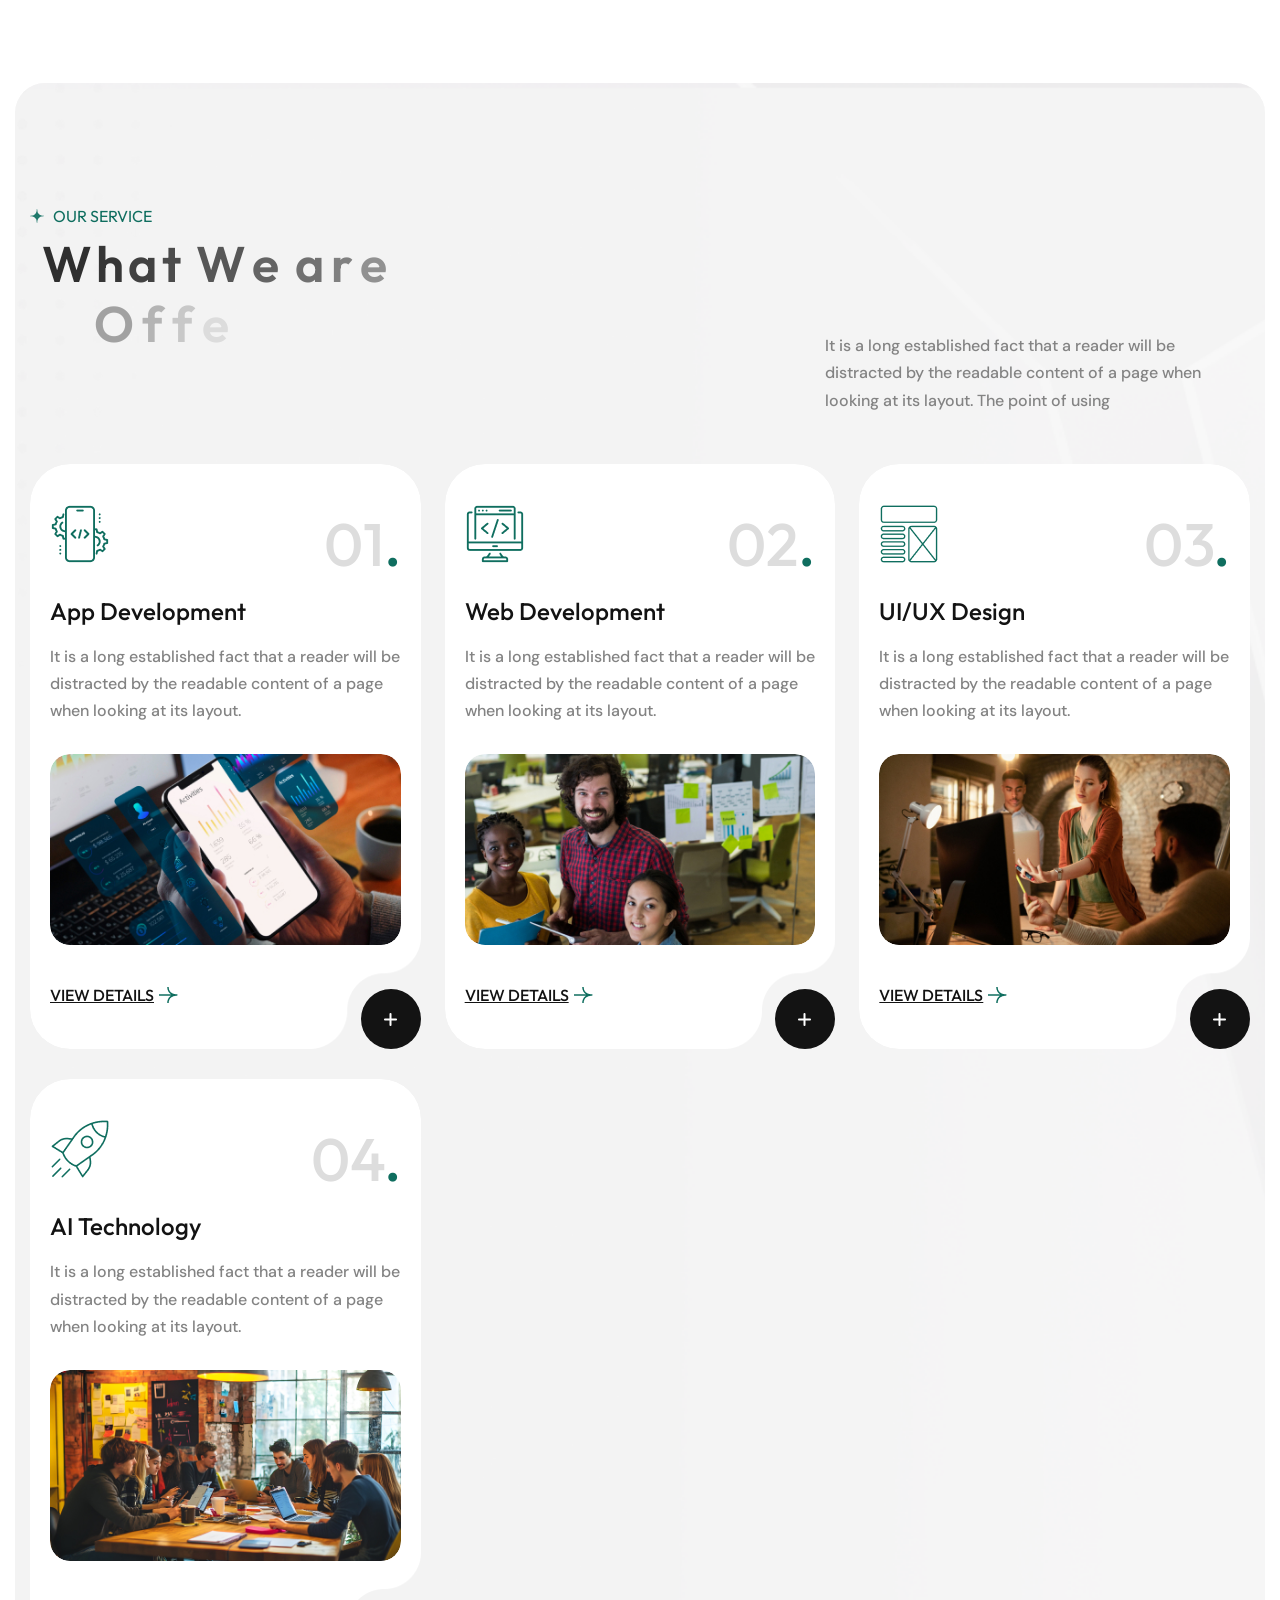
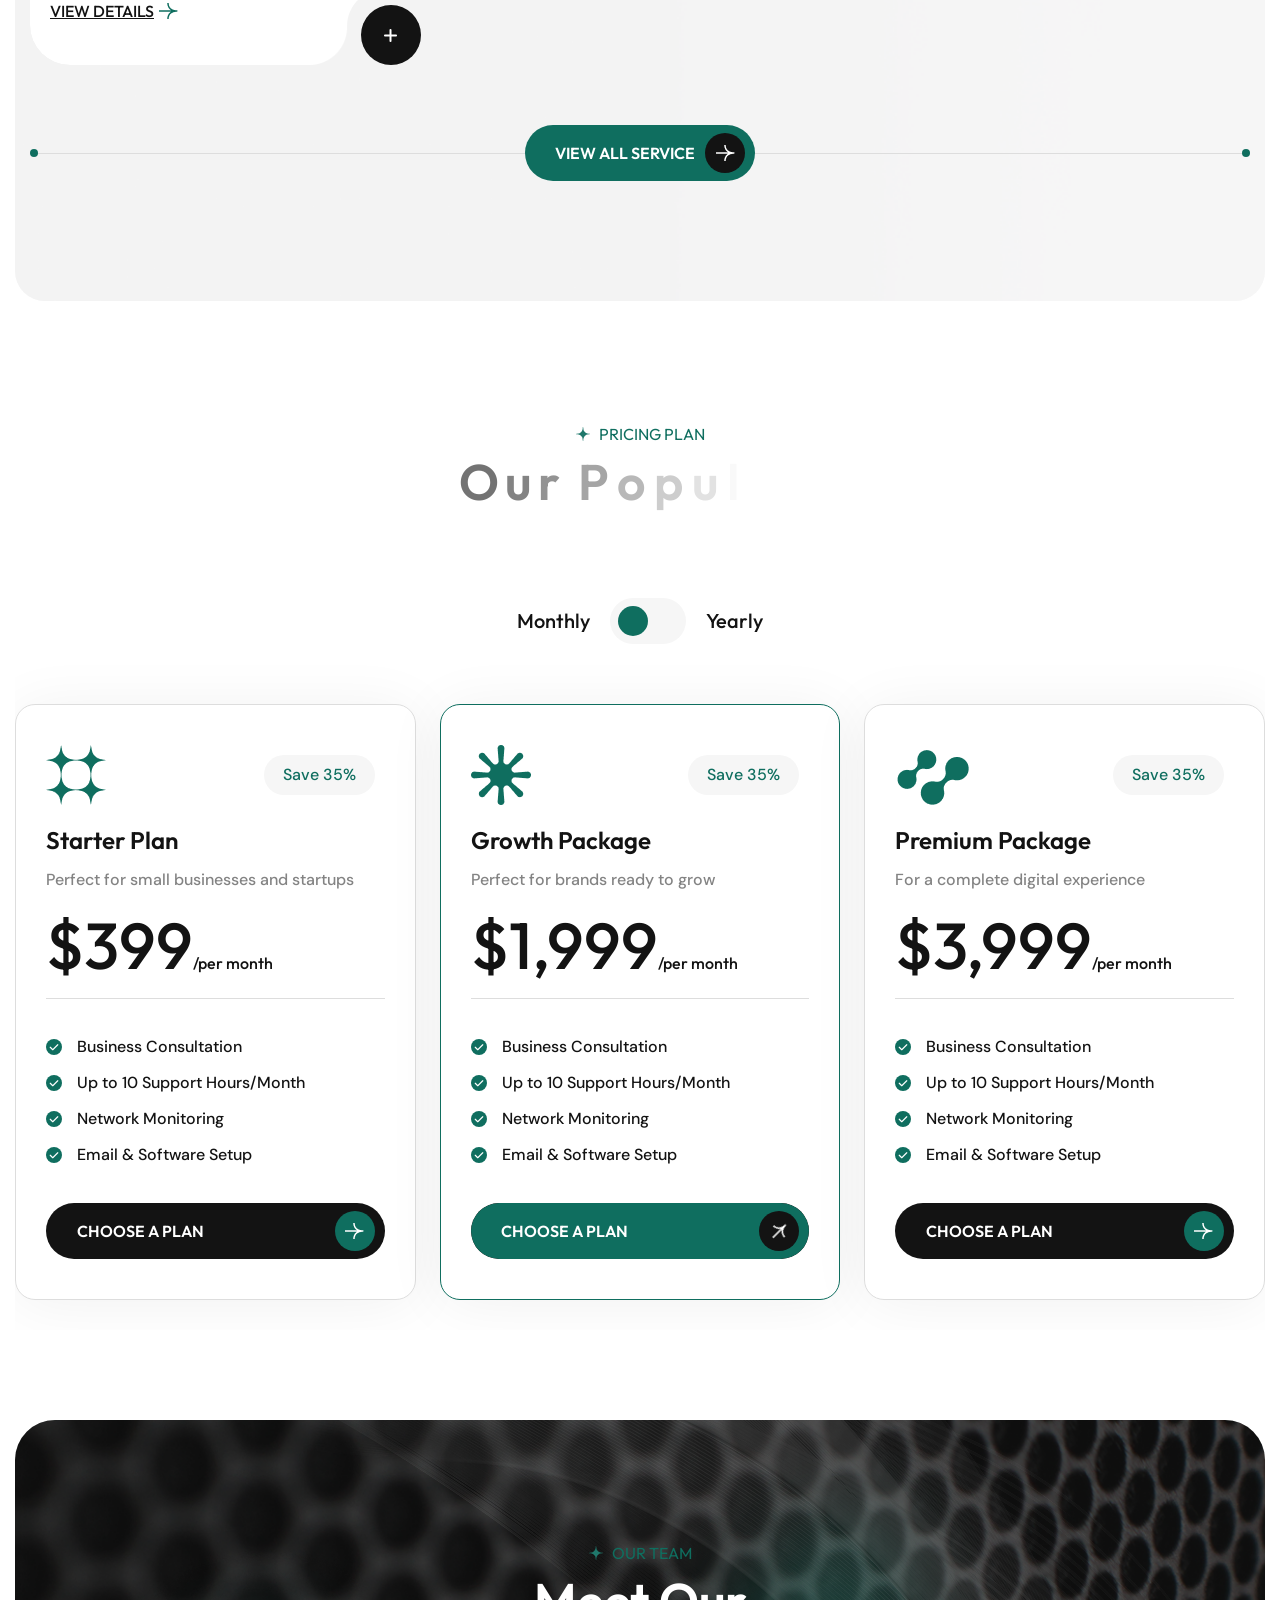
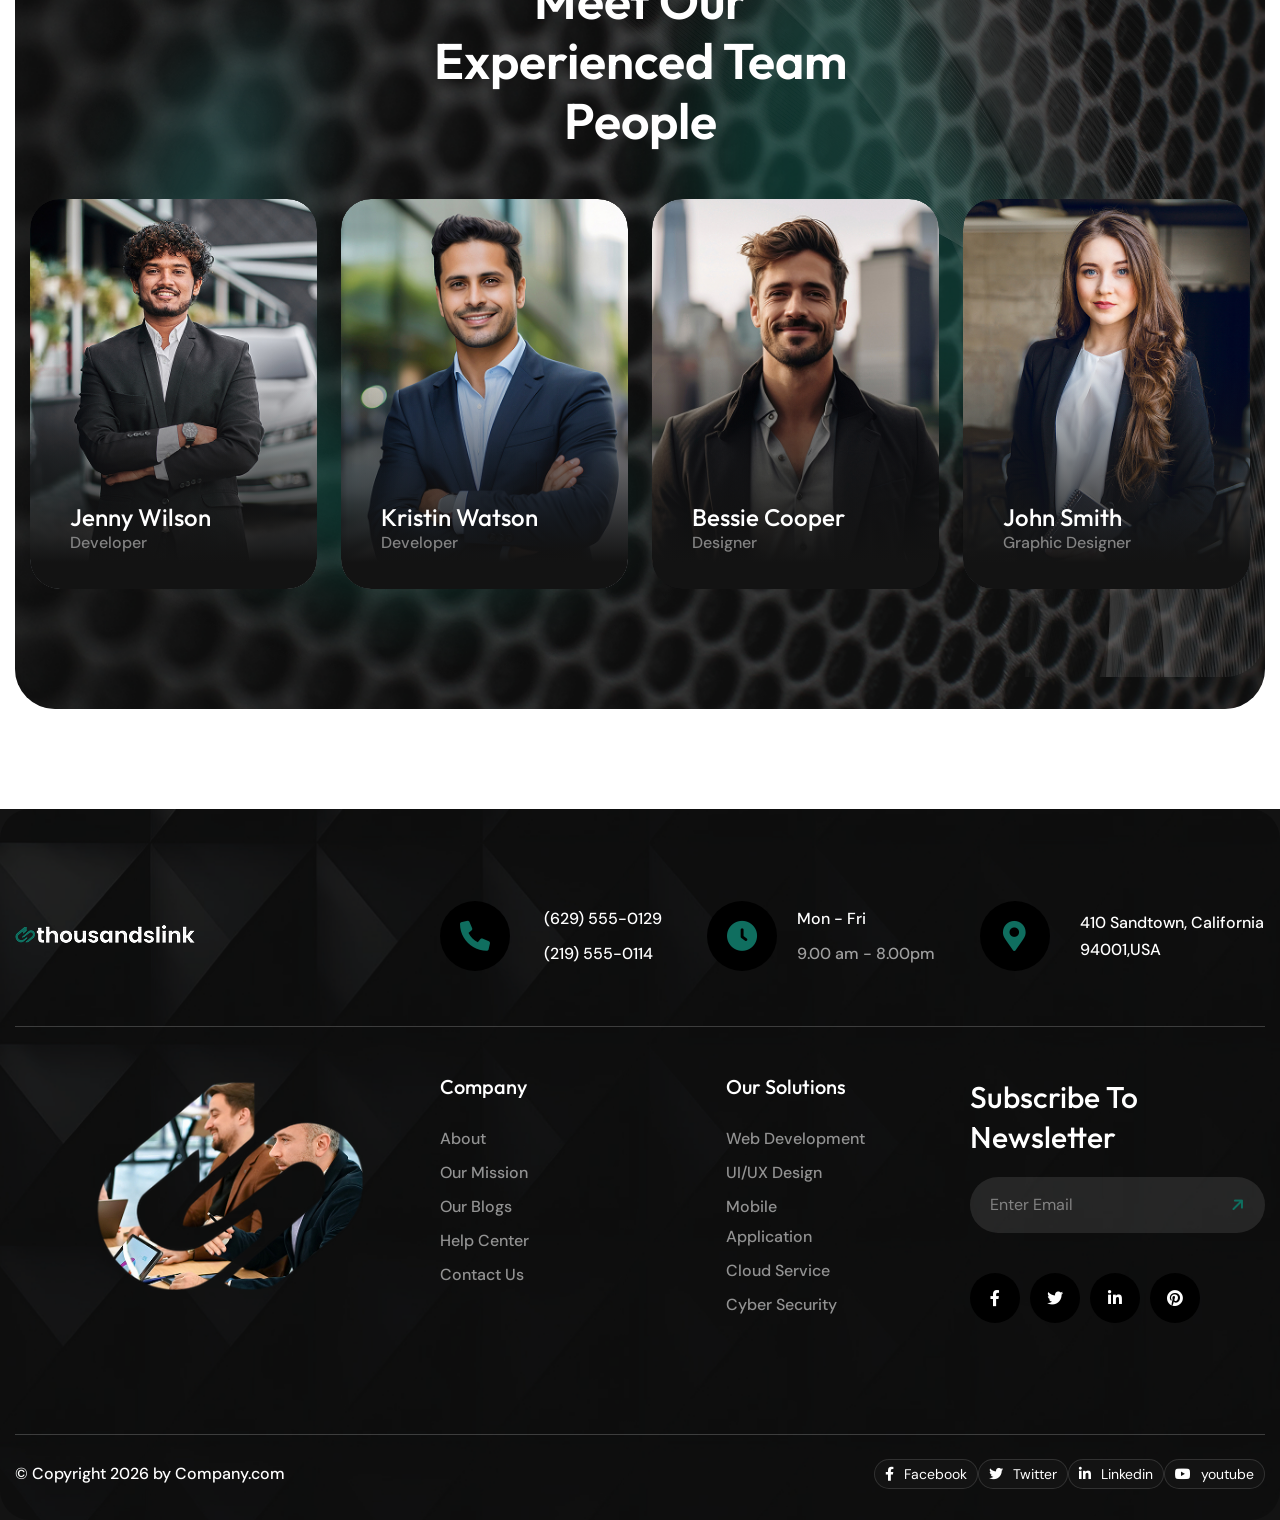
==== commit c37193f7: "Maybe Final Commit" ====
--- a/about.html
+++ b/about.html
@@ -2,7 +2,7 @@
 <html lang="en">
 <head>
   <meta charset="utf-8"/>
-  <title>Digitos | Digital Agency HTML Template | About</title>
+  <title>ThousandsLink | About</title>
   <!-- Stylesheets -->
   <link href="css/bootstrap.min.css" rel="stylesheet" />
   <link href="css/style.css" rel="stylesheet" />
--- a/css/style.css
+++ b/css/style.css
@@ -18715,4 +18715,61 @@
 
 .map {
   height: 550px;
-}+}
+
+/* Thousandslink - legal pages (privacy, terms, imprint) + footer legal links.
+   Load AFTER css/style.css. Uses the theme's own CSS variables. */
+
+/* page title: keep text above the dark overlay */
+.page-title .auto-container { position: relative; z-index: 2; }
+.page-title .title-outer { padding-top: 40px; }
+.page-title .title { margin-bottom: 14px; }
+.page-title .text { margin-bottom: 0; }
+.page-breadcrumb li a { color: var(--theme-color-white); opacity: .8; }
+.page-breadcrumb li a:hover { opacity: 1; }
+
+/* footer legal links */
+.main-footer .footer-bottom p a { color: inherit; margin: 0 4px; text-decoration: underline; text-underline-offset: 3px; transition: color .3s ease; }
+.main-footer .footer-bottom p a:hover { color: var(--theme-color1); }
+
+/* legal section */
+.legal-section { position: relative; padding: 100px 0 110px; background: var(--theme-color-white); }
+@media (max-width: 767.98px) { .legal-section { padding: 60px 0 70px; } }
+
+.legal-tabs { display: flex; flex-wrap: wrap; gap: 12px; margin-bottom: 40px; }
+.legal-tabs a { display: inline-block; padding: 11px 26px; border-radius: 50px; border: 1px solid #D9D9D9; color: var(--headings-color); font-family: var(--heading-font-family); font-weight: 500; font-size: 16px; line-height: 1.2; transition: all .3s ease; }
+.legal-tabs a:hover, .legal-tabs a.active { background: var(--theme-color1); border-color: var(--theme-color1); color: var(--theme-color1-text-color); }
+
+.legal-toc { background: var(--theme-color-lighter); border-radius: 20px; padding: 32px 30px; margin-bottom: 30px; }
+.legal-toc .toc-title { font-family: var(--heading-font-family); font-size: 22px; font-weight: 500; color: var(--headings-color); margin-bottom: 18px; }
+.legal-toc ol { list-style: none; margin: 0; padding: 0; counter-reset: toc; }
+.legal-toc ol li { counter-increment: toc; margin-bottom: 4px; }
+.legal-toc ol li a { display: flex; gap: 10px; padding: 7px 0; color: var(--text-color); font-size: 15px; line-height: 1.4; transition: all .3s ease; }
+.legal-toc ol li a:before { content: counter(toc, decimal-leading-zero); color: var(--theme-color1); font-weight: 700; flex: 0 0 24px; }
+.legal-toc ol li a:hover { color: var(--theme-color1); padding-left: 5px; }
+
+.legal-help { background: var(--theme-color1); border-radius: 20px; padding: 30px; color: var(--theme-color1-text-color); }
+.legal-help .help-title { font-family: var(--heading-font-family); font-size: 22px; font-weight: 500; color: var(--theme-color-white); margin-bottom: 10px; }
+.legal-help p { color: rgba(255,255,255,.85); margin-bottom: 18px; font-size: 15px; }
+.legal-help a.mail { display: block; color: var(--theme-color-white); font-weight: 600; margin-bottom: 18px; word-break: break-all; }
+
+.legal-content .updated { display: inline-block; padding: 7px 18px; border-radius: 50px; background: rgba(var(--theme-color1-rgb), .1); color: var(--theme-color1); font-weight: 600; font-size: 14px; margin-bottom: 22px; }
+.legal-content .intro { font-size: 18px; line-height: 1.75; margin-bottom: 10px; }
+.legal-content h2 { font-size: 30px; line-height: 1.25; margin: 46px 0 16px; color: var(--headings-color); scroll-margin-top: 120px; }
+.legal-content h2 .num { color: var(--theme-color1); margin-right: 8px; }
+.legal-content h3 { font-size: 21px; margin: 26px 0 10px; color: var(--headings-color); }
+.legal-content p { margin-bottom: 16px; }
+.legal-content a { color: var(--theme-color1); font-weight: 600; }
+.legal-content a:hover { text-decoration: underline; }
+.legal-content ul { list-style: none; margin: 0 0 20px; padding: 0; }
+.legal-content ul li { position: relative; padding-left: 30px; margin-bottom: 10px; }
+.legal-content ul li:before { content: "\f00c"; font-family: "Font Awesome 6 Pro", "Font Awesome 6 Free", "Font Awesome 5 Free"; font-weight: 900; position: absolute; left: 0; top: 4px; width: 18px; height: 18px; line-height: 18px; text-align: center; font-size: 9px; border-radius: 50%; background: var(--theme-color1); color: var(--theme-color1-text-color); }
+.legal-content .ph { background: #FFF3CD; color: #7a5b00; padding: 1px 6px; border-radius: 4px; font-weight: 600; }
+
+.legal-table { width: 100%; border-collapse: collapse; margin: 6px 0 24px; font-size: 16px; }
+.legal-table th, .legal-table td { text-align: left; padding: 14px 18px; border-bottom: 1px solid #E4E4E4; vertical-align: top; }
+.legal-table th { width: 32%; color: var(--headings-color); font-family: var(--heading-font-family); font-weight: 500; background: var(--theme-color-lighter); }
+@media (max-width: 575.98px) { .legal-table th, .legal-table td { display: block; width: 100%; } .legal-table th { border-bottom: 0; padding-bottom: 4px; } }
+
+.legal-note { border-left: 4px solid var(--theme-color1); background: var(--theme-color-lighter); border-radius: 0 14px 14px 0; padding: 20px 24px; margin: 24px 0; }
+.legal-note p { margin: 0; }
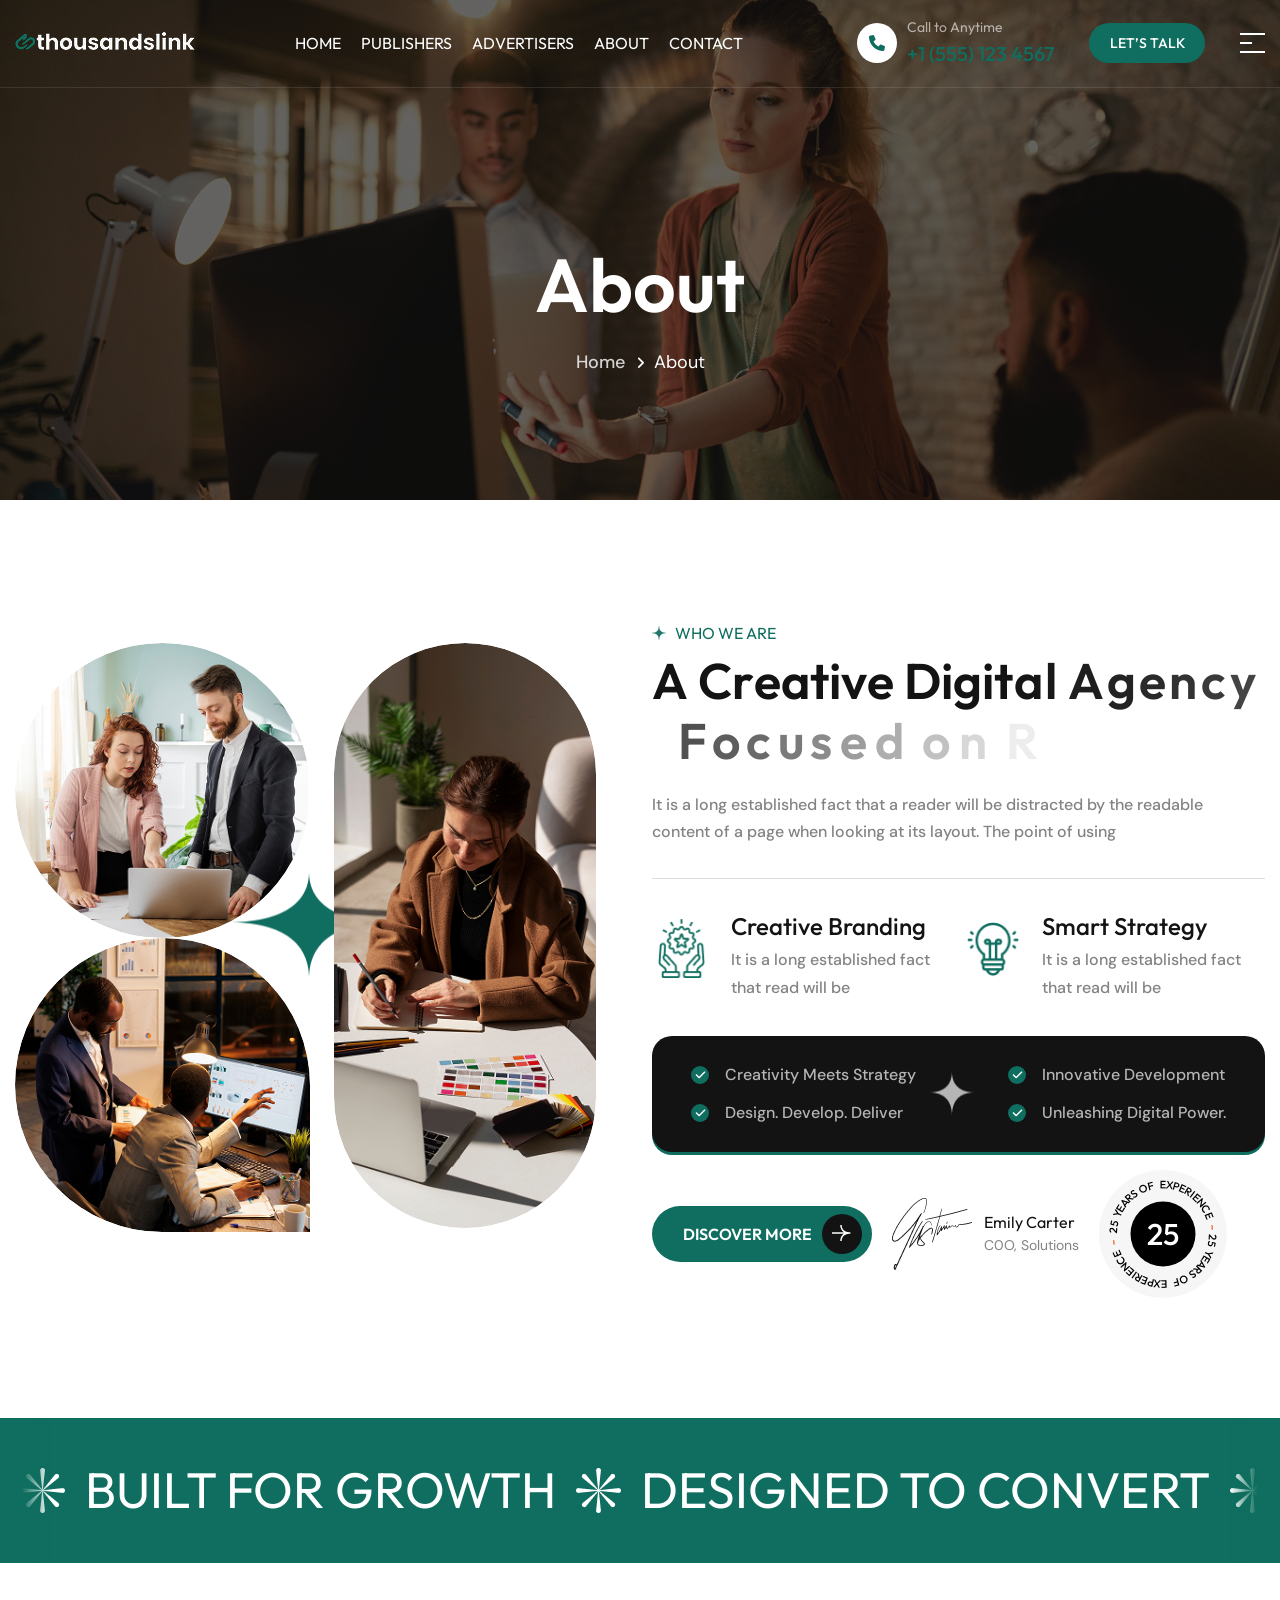
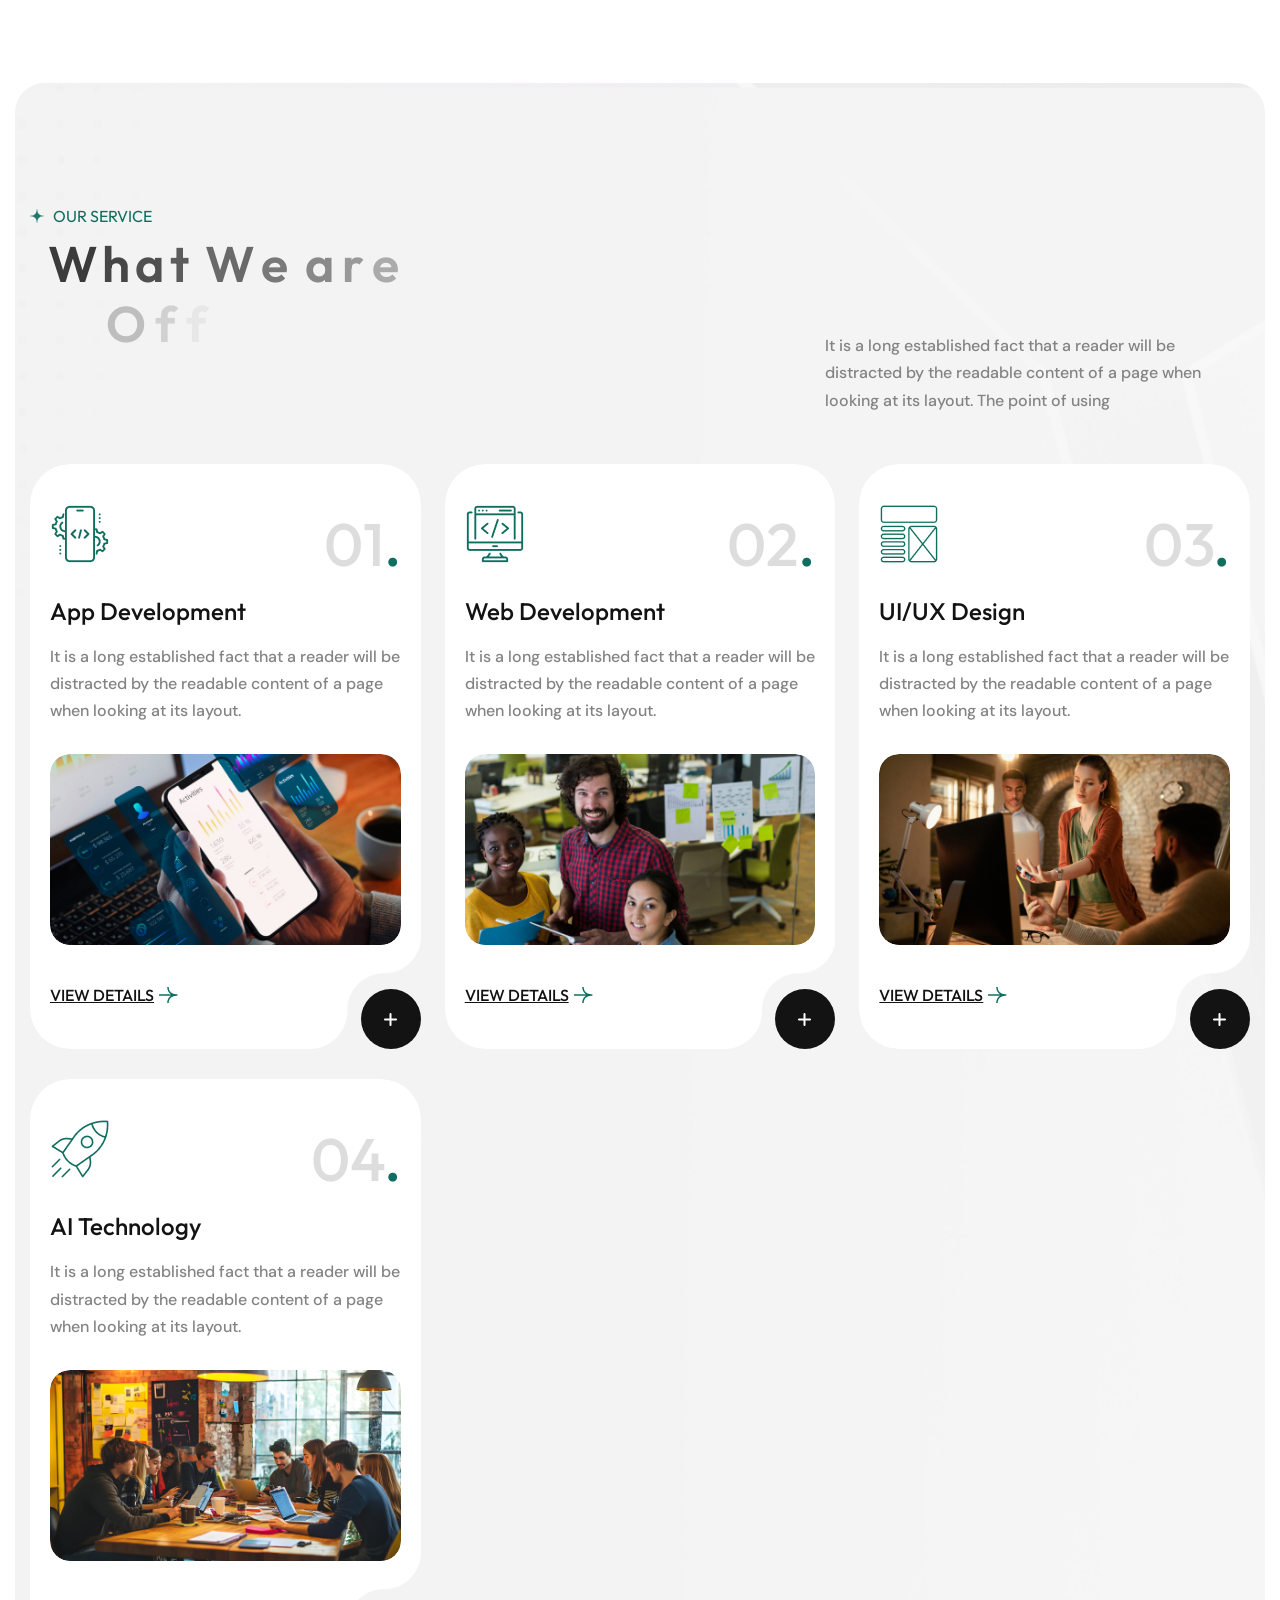
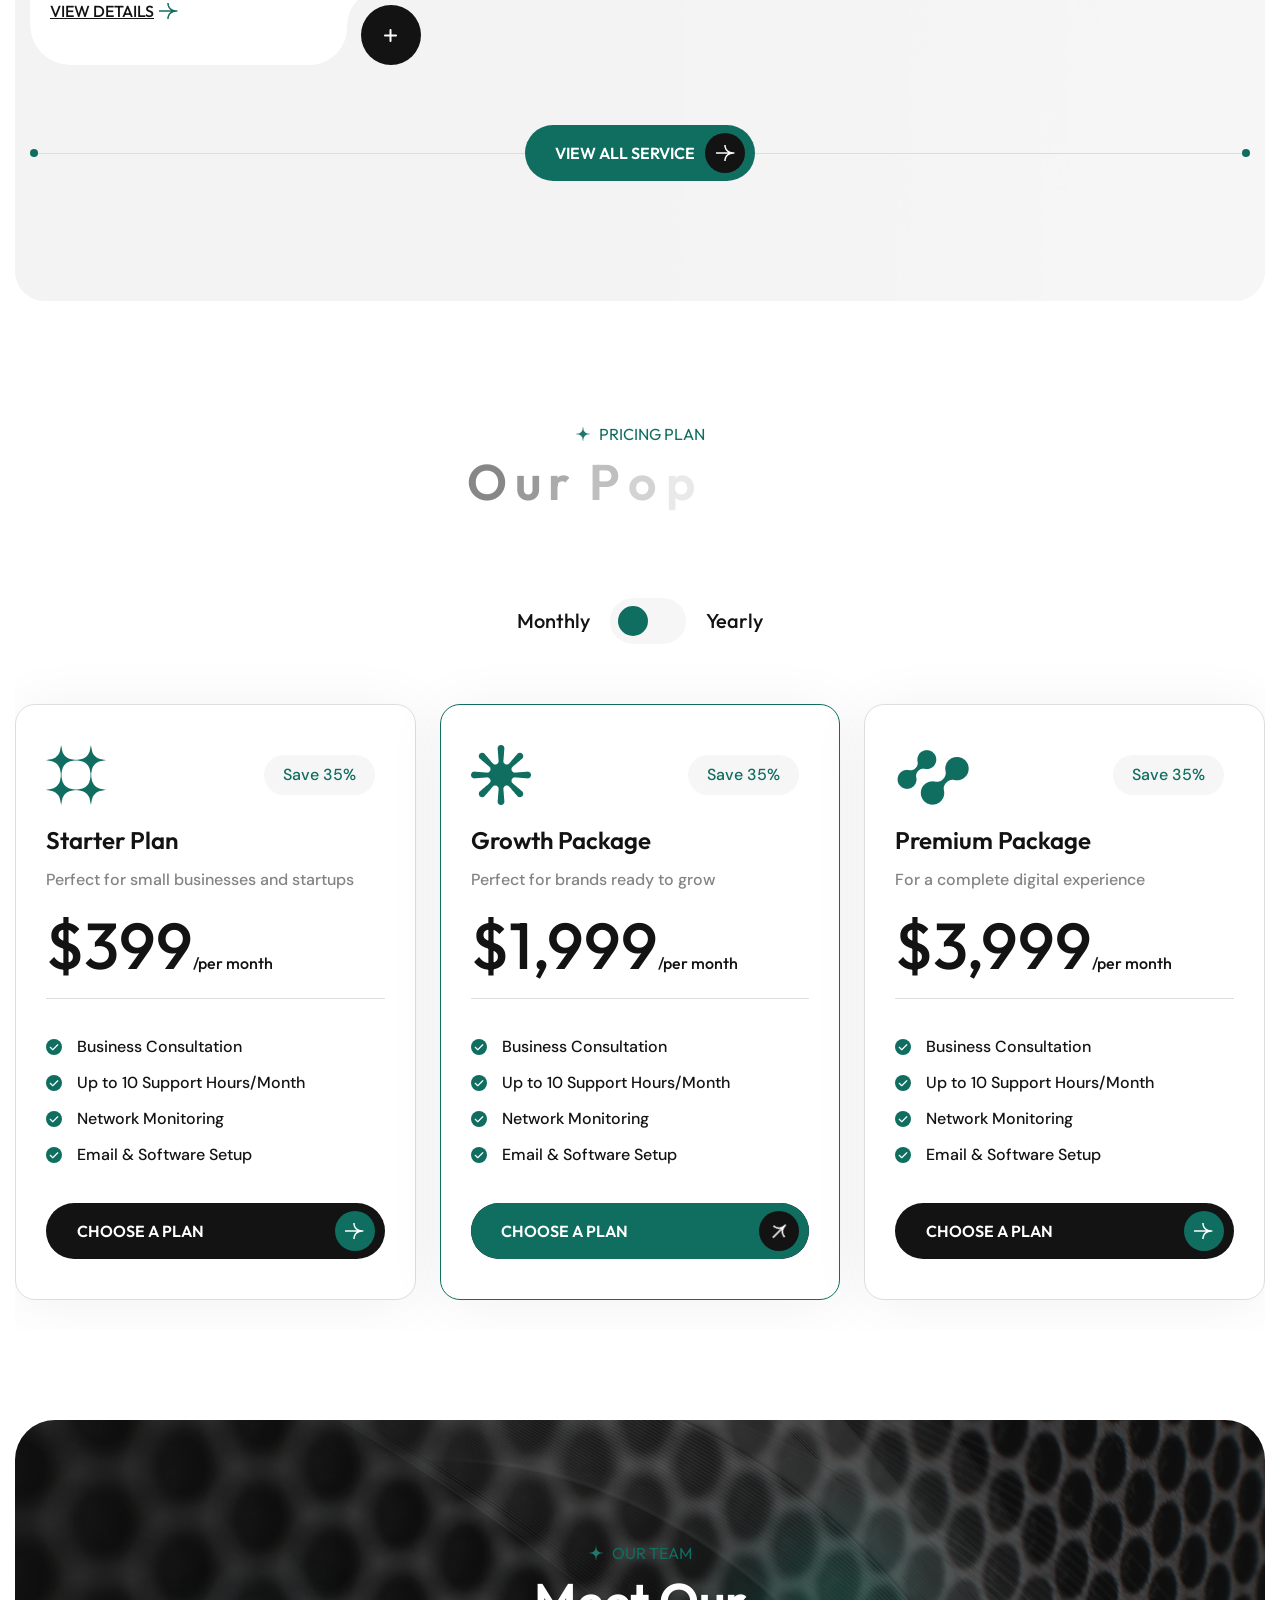
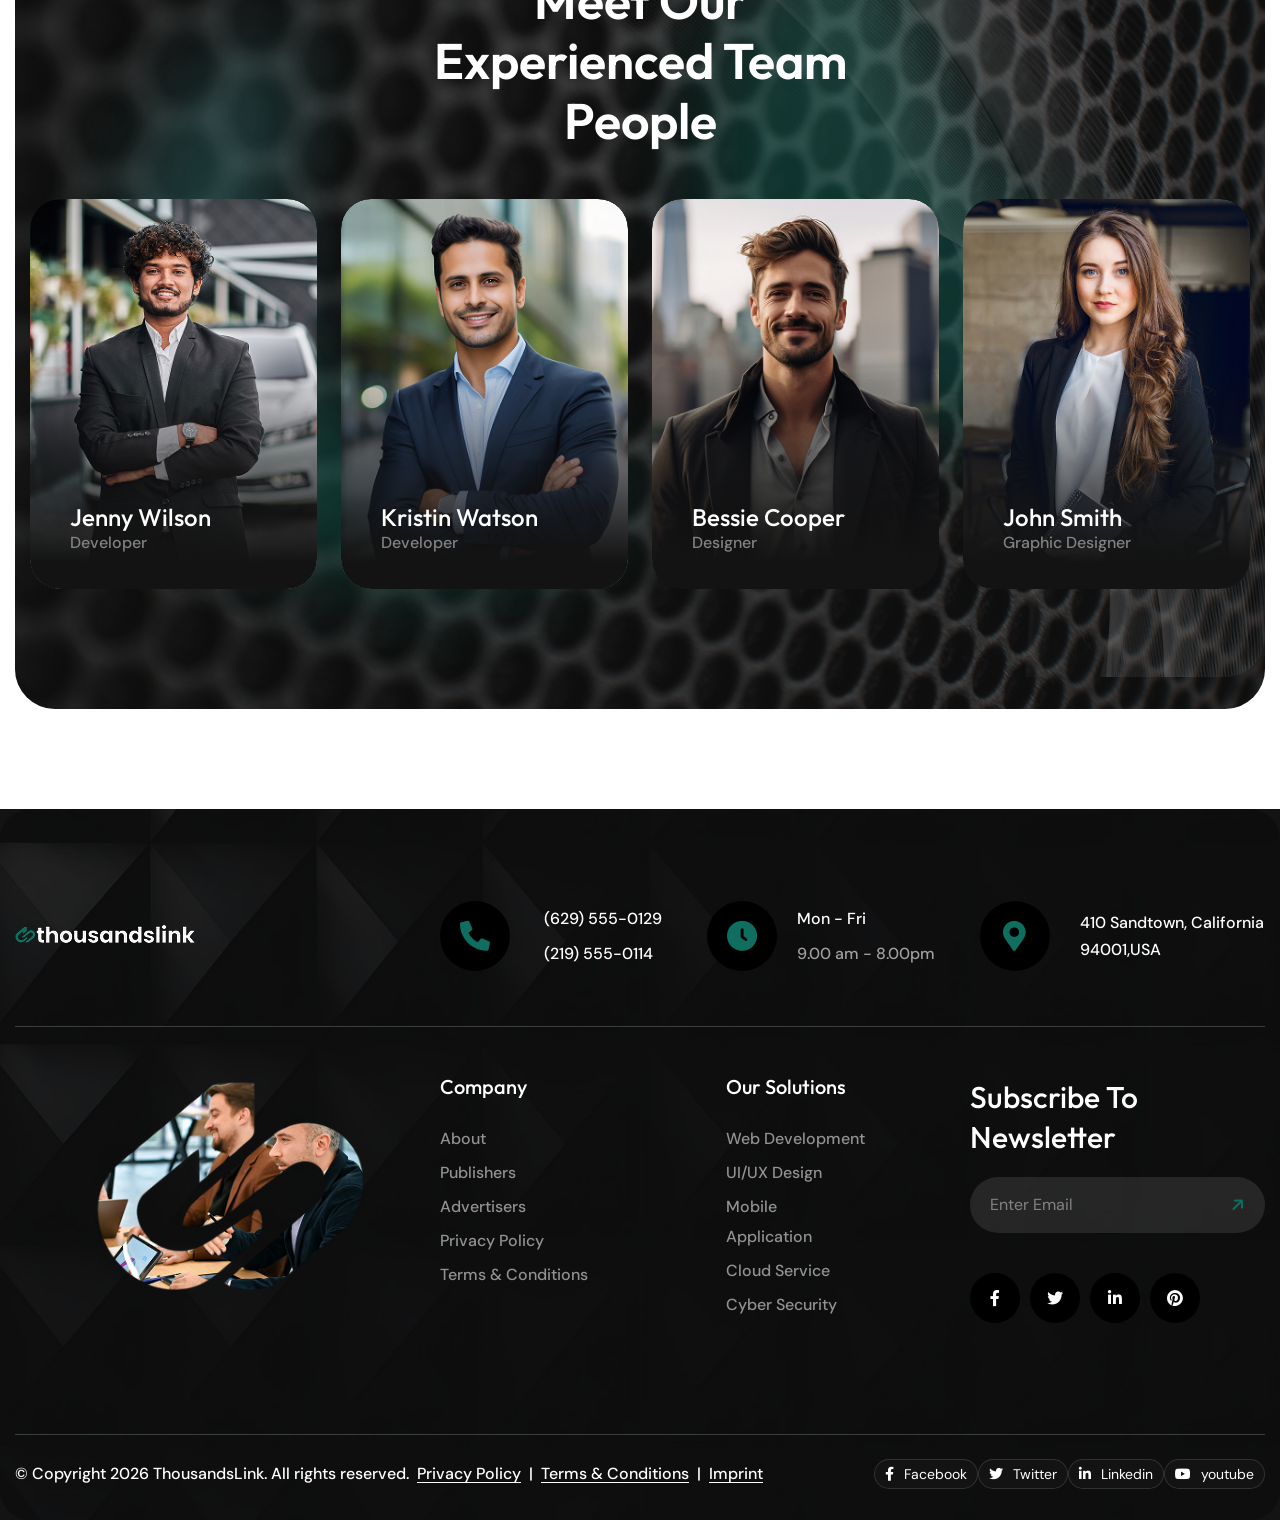
==== commit 0b05d1b9: "Final Commit" ====
--- a/about.html
+++ b/about.html
@@ -90,7 +90,7 @@
                 <span class="icon"><i aria-hidden="true" class="fas fa-phone-alt"></i></span>
                 <span class="info">
                   Call to Anytime
-                  <strong>+92 3800 8060</strong>
+                  <strong>+1 (555) 123 4567</strong>
                 </span>
               </a>
               <a href="contact.html" class="theme-btn btn-style-two">Let’s Talk</a>
@@ -844,11 +844,11 @@
                 <div class="h5 widget-title">Company</div>
                 <div class="widget-content">
                   <ul class="user-links">
-                    <li><a href="#">About</a></li>
-                    <li><a href="#">Our Mission</a></li>
-                    <li><a href="#">Our Blogs</a></li>
-                    <li><a href="#">Help Center</a></li>
-                    <li><a href="#">Contact Us</a></li>
+                    <li><a href="about.html">About</a></li>
+                    <li><a href="publishers.html">Publishers</a></li>
+                    <li><a href="advertisers.html">Advertisers</a></li>
+                    <li><a href="privacy.html">Privacy Policy</a></li>
+                    <li><a href="terms.html">Terms & Conditions</a></li>
                   </ul>
                 </div>
               </div>
@@ -891,7 +891,7 @@
         </div>
         <div class="footer-bottom wow fadeInUp" data-wow-delay="600ms">
           <div class="inner-container">
-            <p>© Copyright 2026 by Company.com</p>
+            <p>© Copyright 2026 ThousandsLink. All rights reserved. <a href="privacy.html">Privacy Policy</a> | <a href="terms.html">Terms &amp; Conditions</a> | <a href="imprint.html">Imprint</a></p>
             <ul class="social-icon">
               <li>
                 <a href="#">
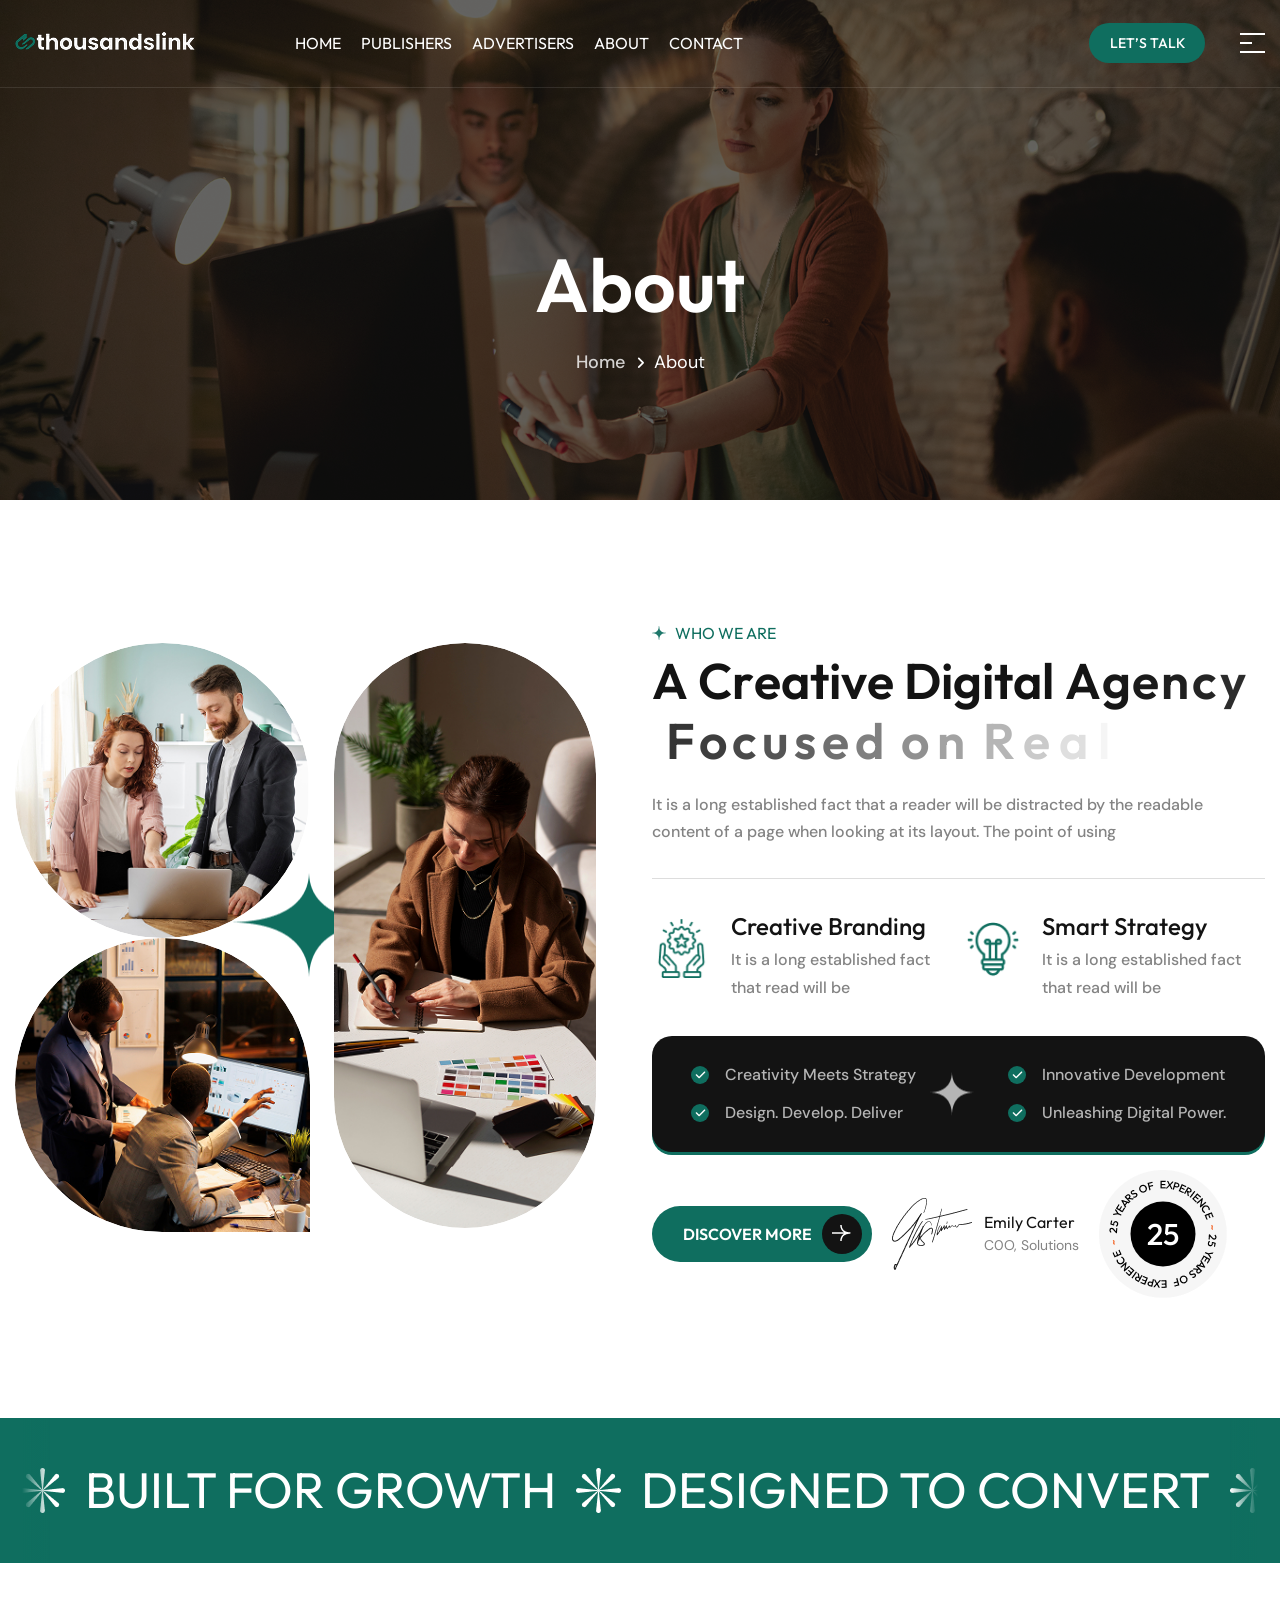
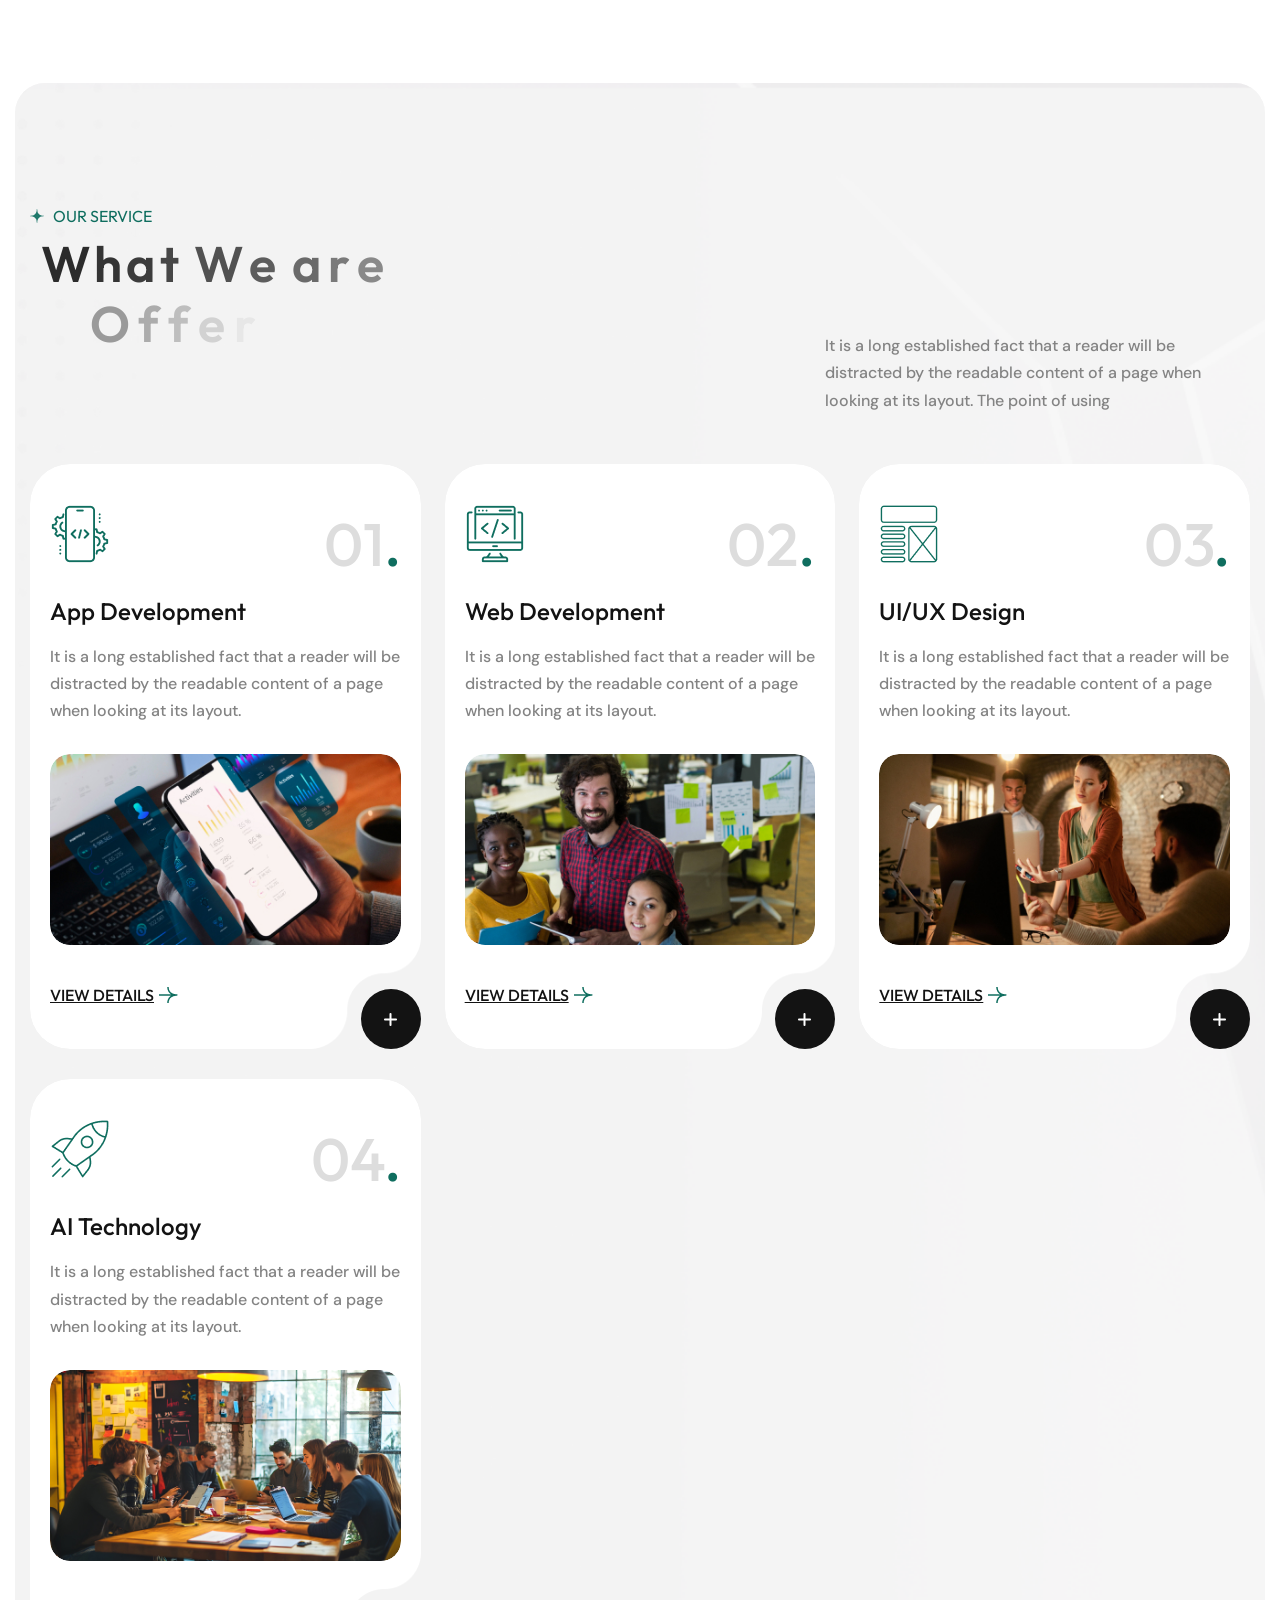
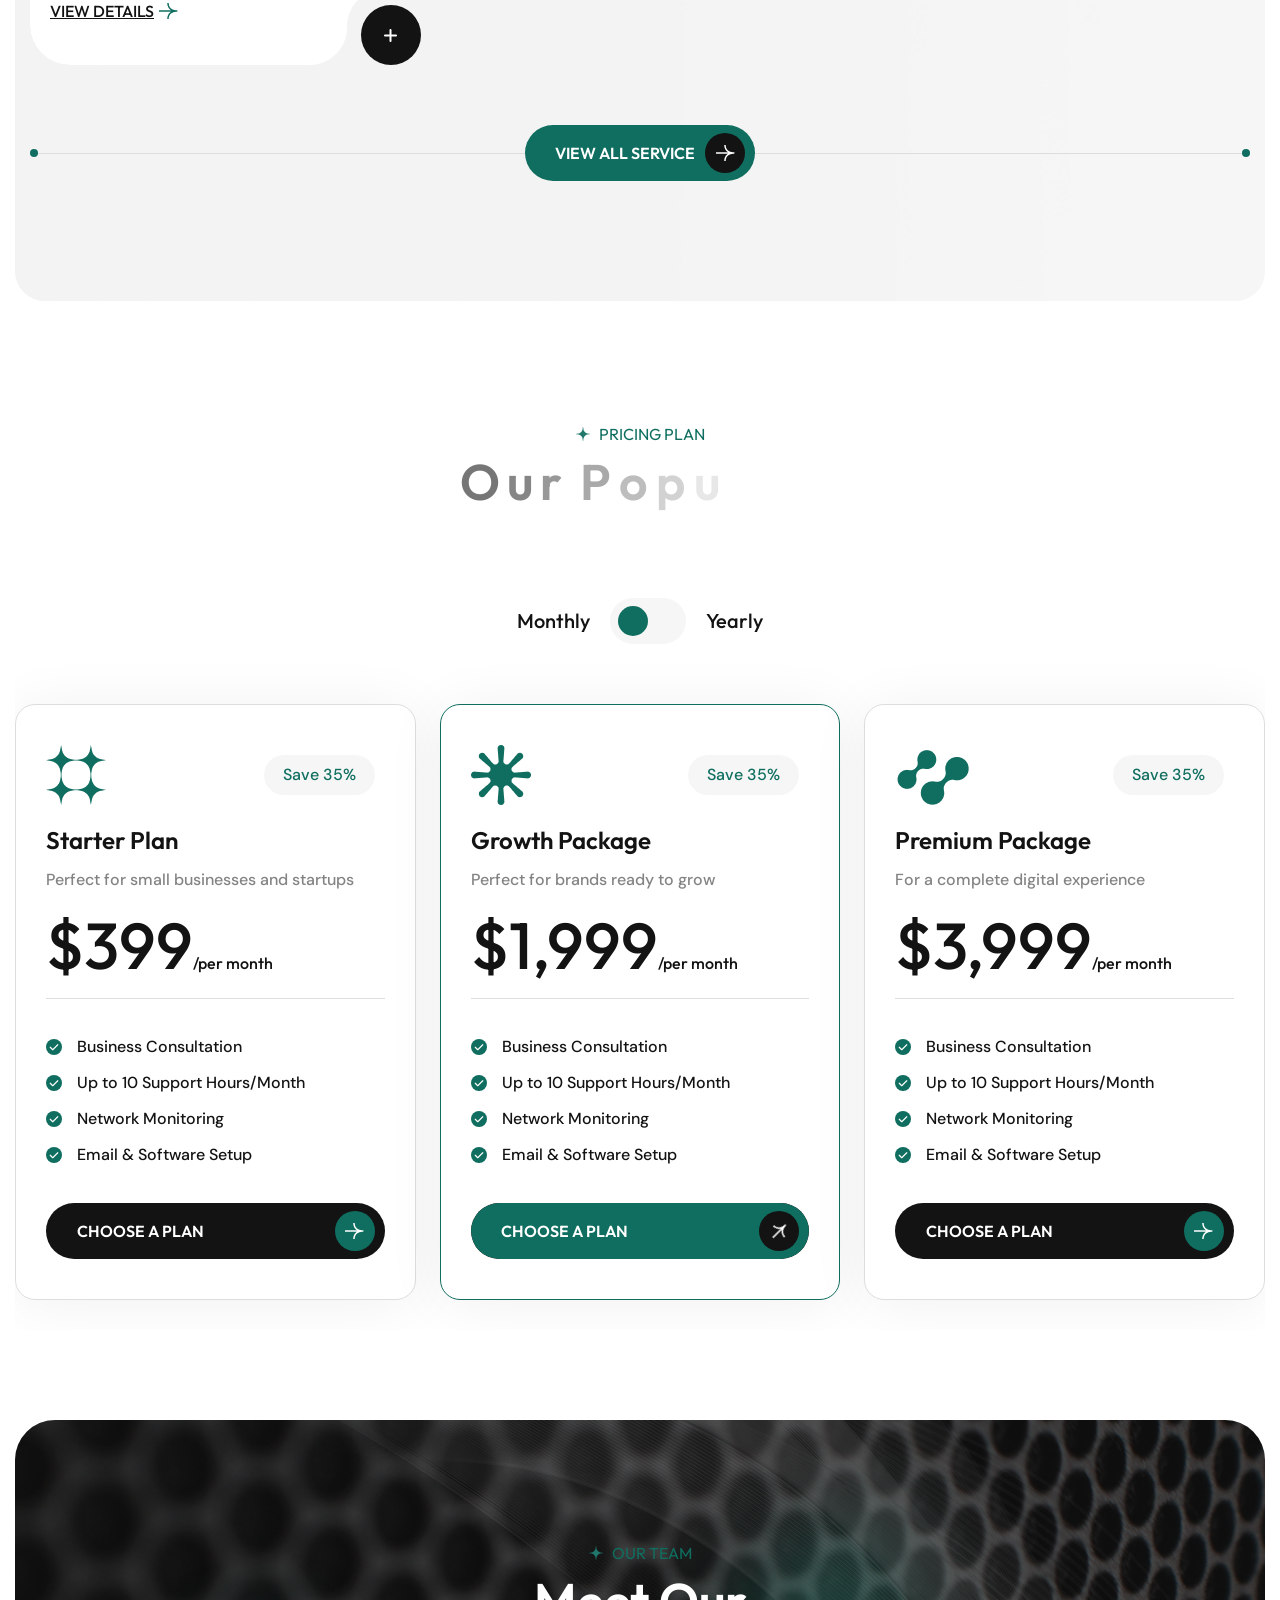
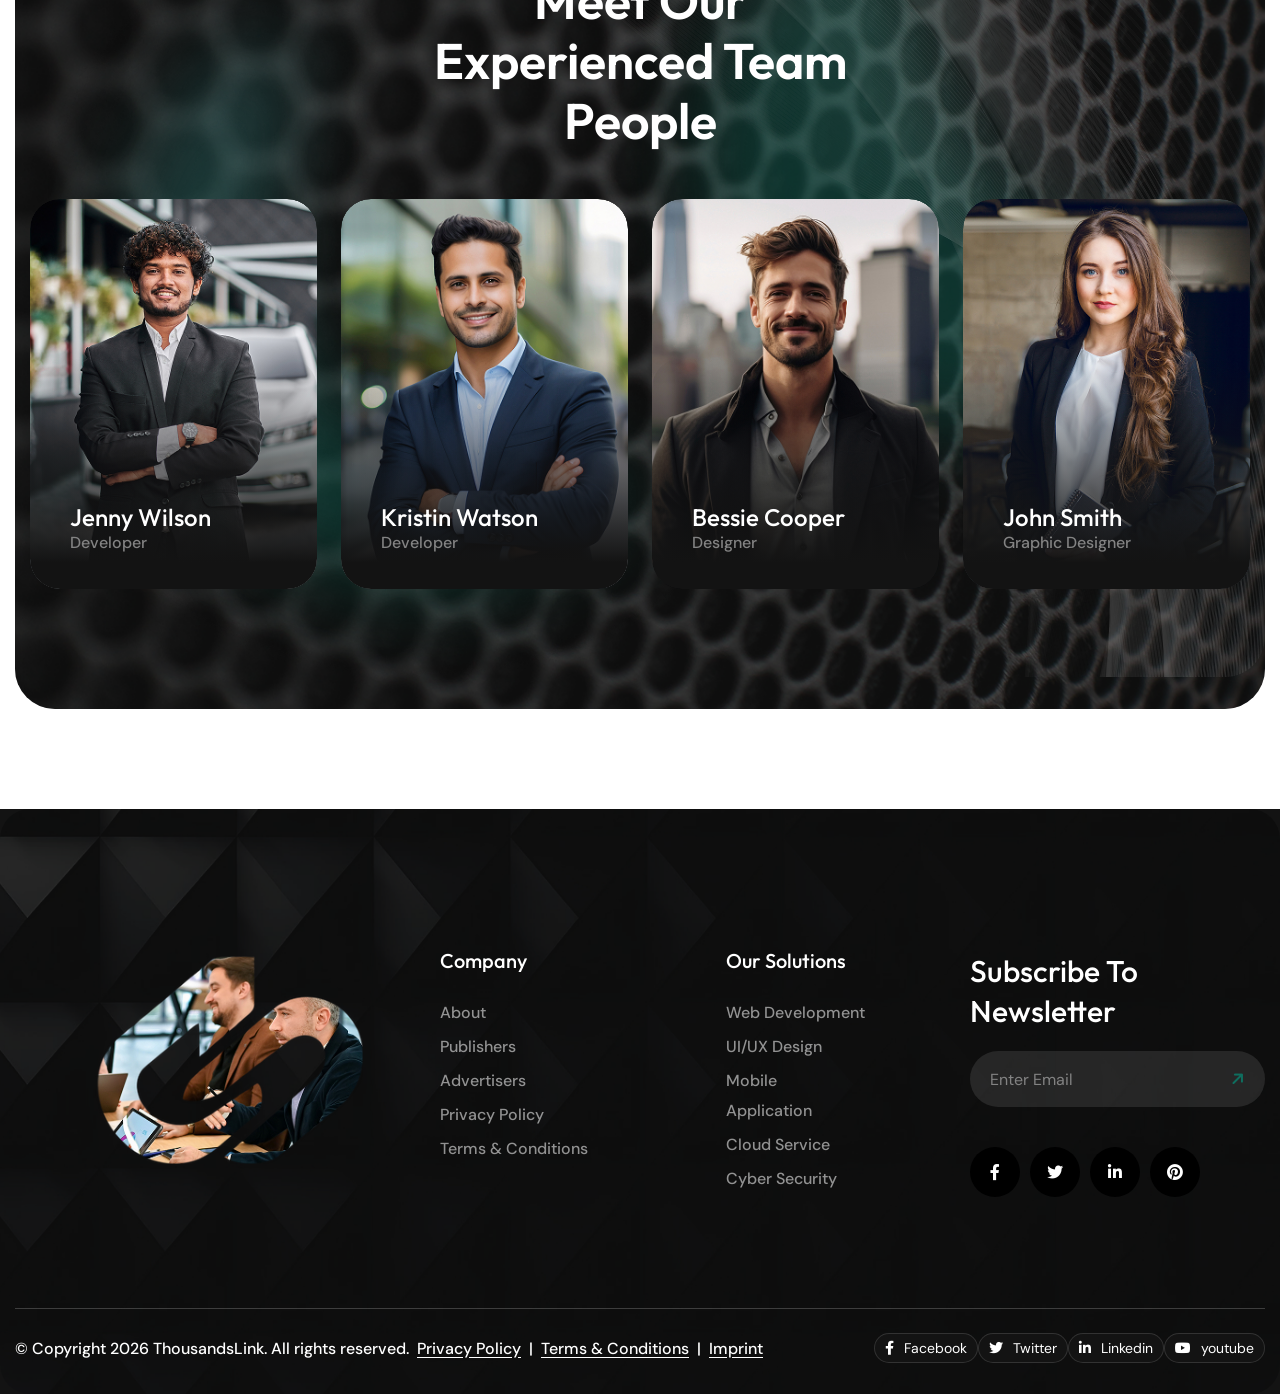
==== commit f1528c88: "Numbers removed and legals removed" ====
--- a/about.html
+++ b/about.html
@@ -86,13 +86,13 @@
               </div>
             </div>
             <div class="right-box">
-              <a href="tel:+9238008060" class="header-phone_box">
+              <!-- <a href="tel:+9238008060" class="header-phone_box">
                 <span class="icon"><i aria-hidden="true" class="fas fa-phone-alt"></i></span>
                 <span class="info">
                   Call to Anytime
                   <strong>+1 (555) 123 4567</strong>
                 </span>
-              </a>
+              </a> -->
               <a href="contact.html" class="theme-btn btn-style-two">Let’s Talk</a>
               <!--Mobile Navigation Toggler-->
               <div class="mobile-nav-toggler">
@@ -181,13 +181,13 @@
               </div>
             </div>
             
-            <a href="tel:+8801750050088" class="header-phone_box">
+            <!-- <a href="tel:+8801750050088" class="header-phone_box">
               <span class="icon"><i aria-hidden="true" class="fas fa-phone-alt"></i></span>
               <span class="info">
                 Call Anytime
                 <strong>+8801750050088</strong>
               </span>
-            </a>
+            </a> -->
           </div>
         </div>
       </div>
@@ -797,7 +797,7 @@
     <section class="main-footer footer-style-two">
       <div class="bg-image"><img src="images/resource/footer2-1.png" alt=""></div>
       <div class="auto-container">
-        <div class="upper-box">
+        <!-- <div class="upper-box">
           <div class="row gx-4 align-items-center">
             <div class="col-lg-3">
               <div class="logo"><img src="images/logo.png" alt=""></div>
@@ -827,7 +827,7 @@
               </div>
             </div>
           </div>
-        </div>
+        </div> -->
         <div class="widgets-section">
           <div class="row gx-4">
 
--- a/css/style.css
+++ b/css/style.css
@@ -7588,7 +7588,7 @@
   -webkit-box-align: center;
       -ms-flex-align: center;
           align-items: center;
-  gap: 48px;
+  gap: 24px;
 }
 @media (max-width: 1199.98px) {
   .about-section-two .content-column .inner-column .bottom-box {
@@ -7669,9 +7669,12 @@
   color: var(--headings-color);
 }
 .about-section-two .content-column .inner-column .bottom-box .shape {
-  position: absolute;
-  right: -19px;
-  top: 41px;
+  position: relative;
+  right: 0;
+  top: -25px;
+}
+.about-section-two .content-column .inner-column .bottom-box .shape img{
+  transform: scaleX(-1);
 }
 @media (max-width: 991.98px) {
   .about-section-two .content-column .inner-column .bottom-box .shape {
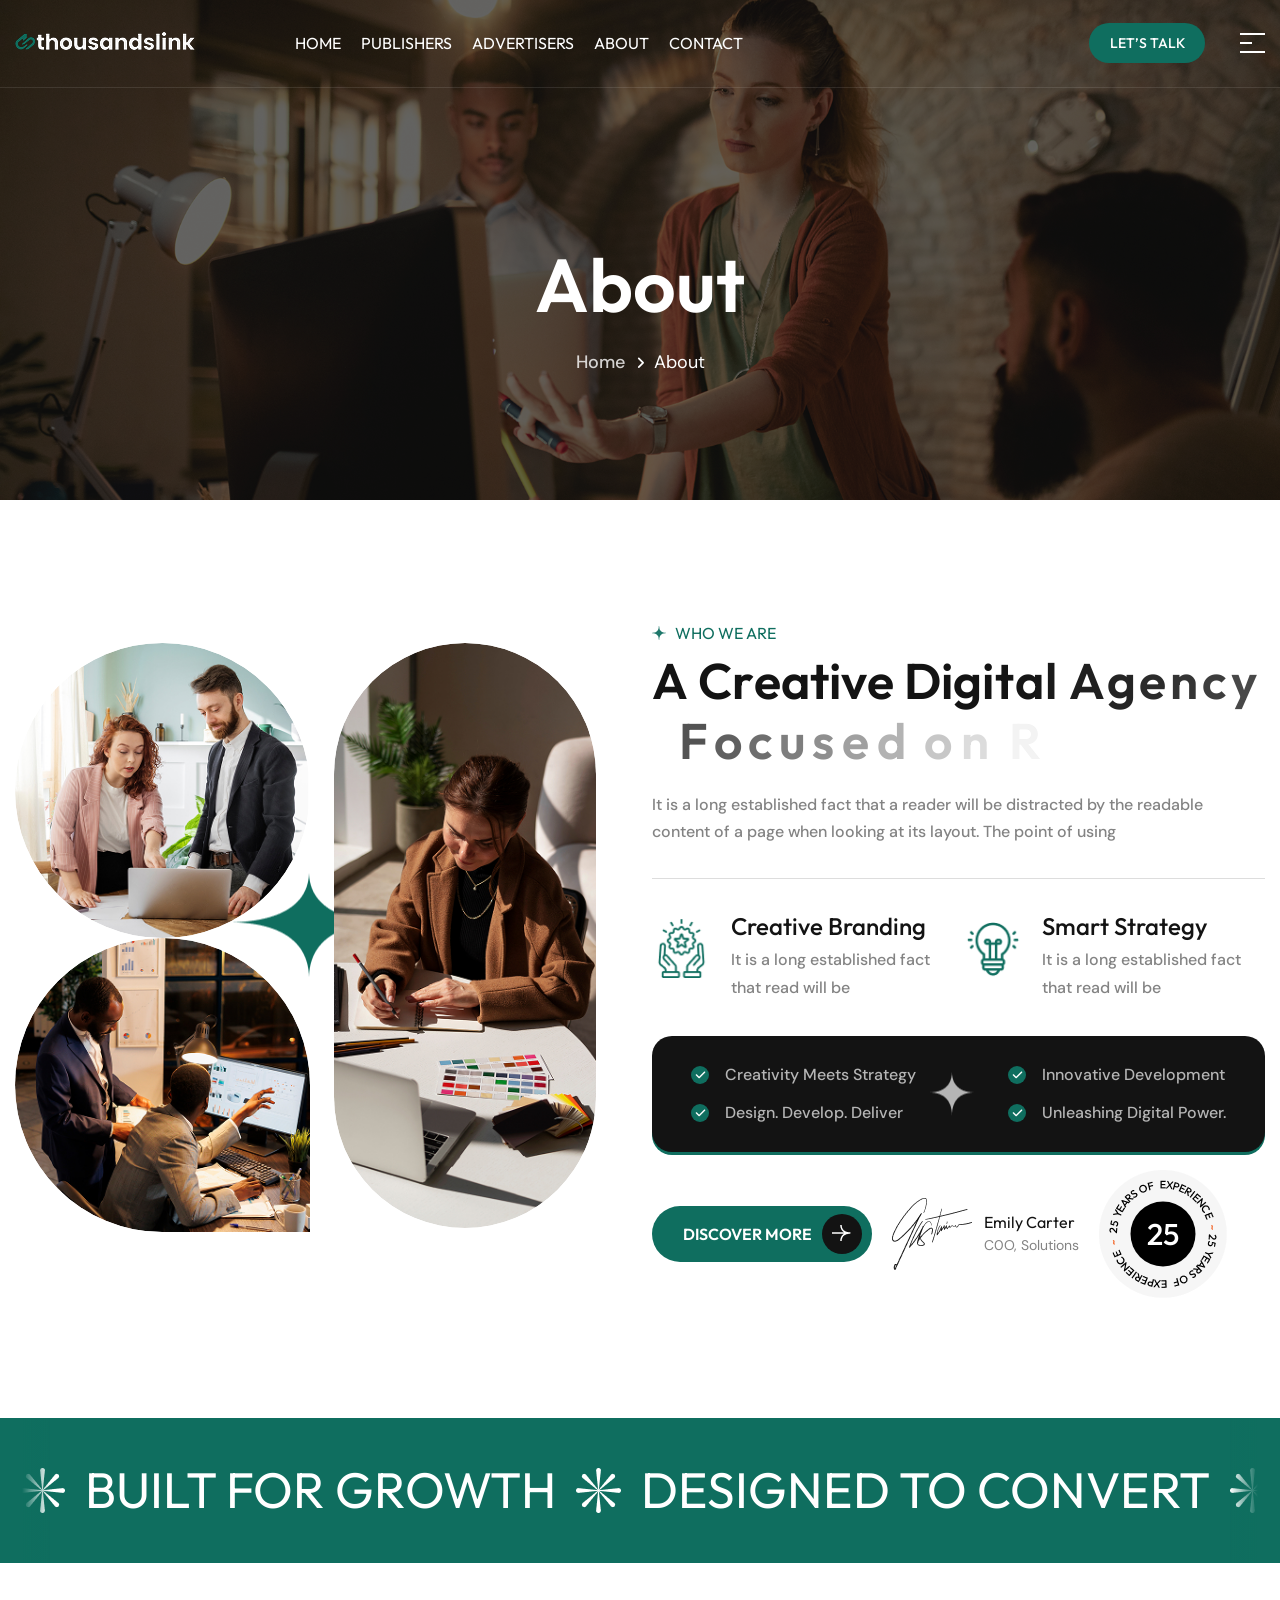
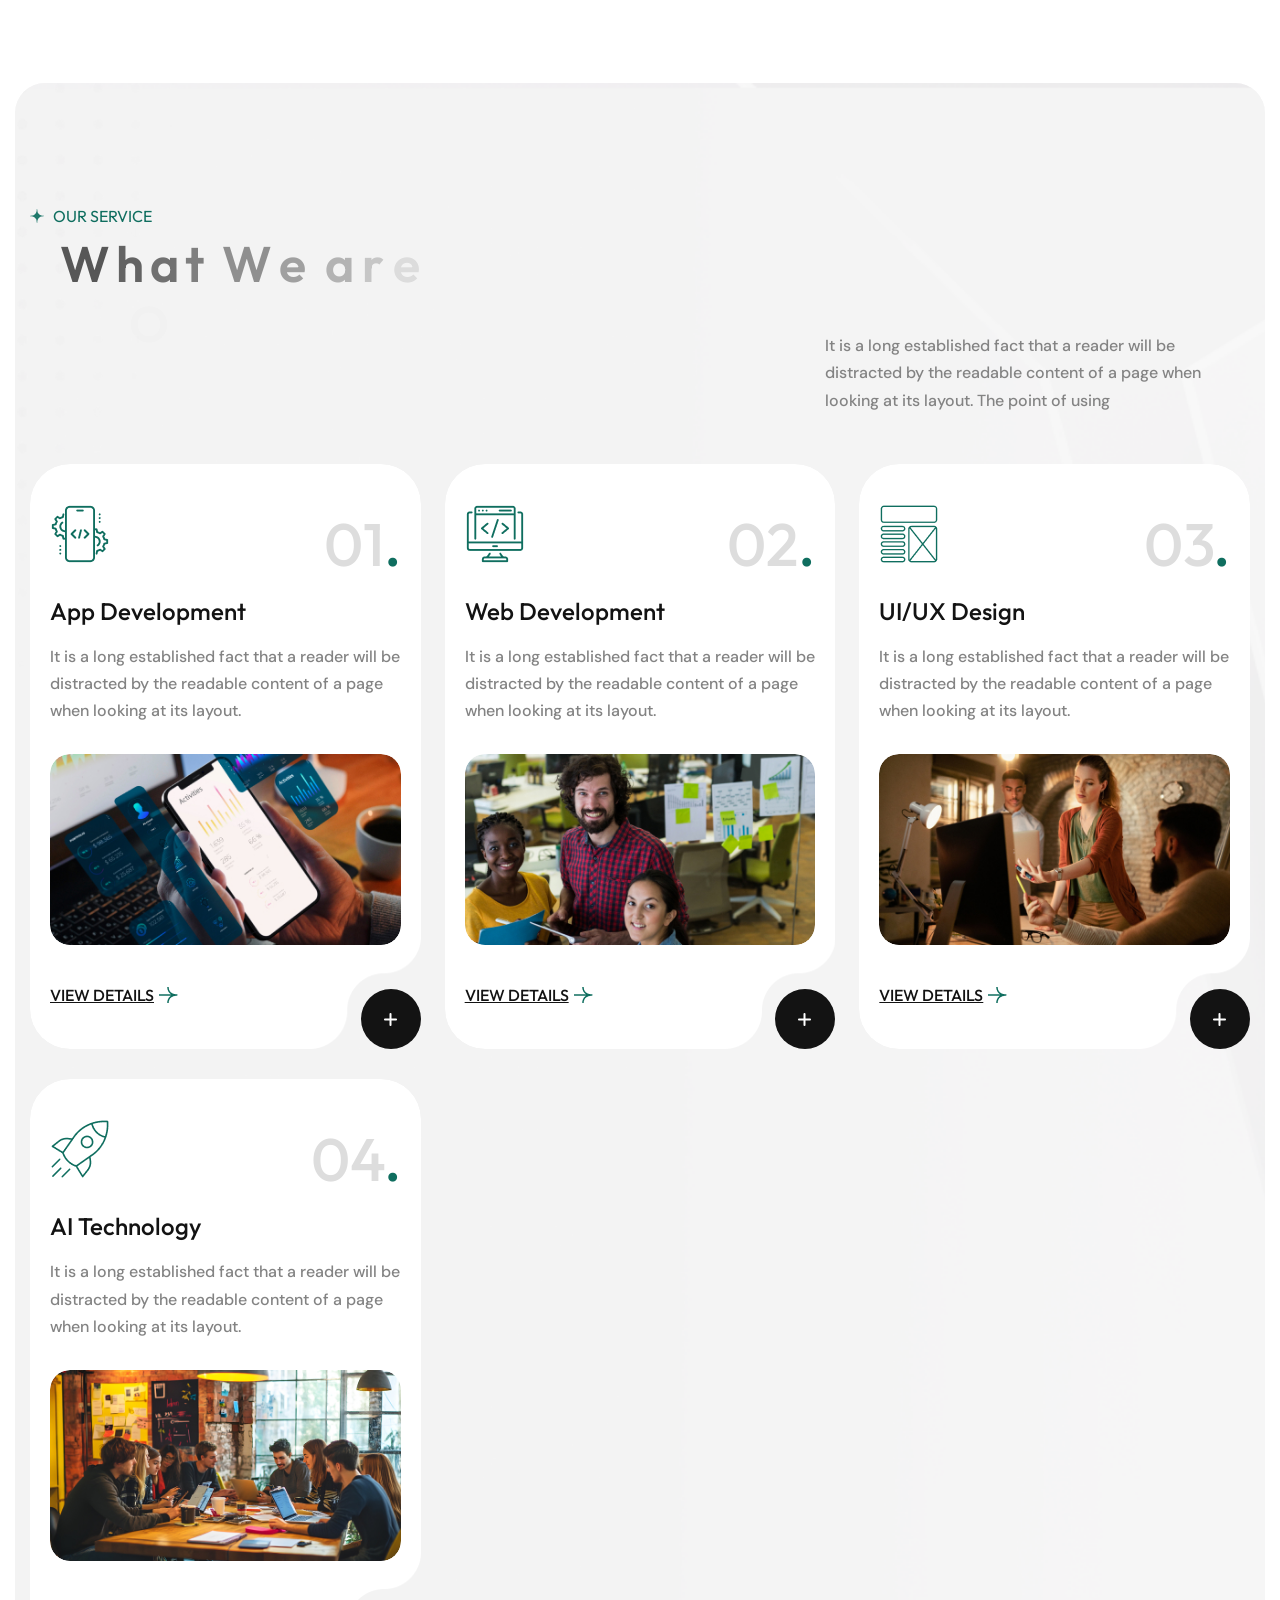
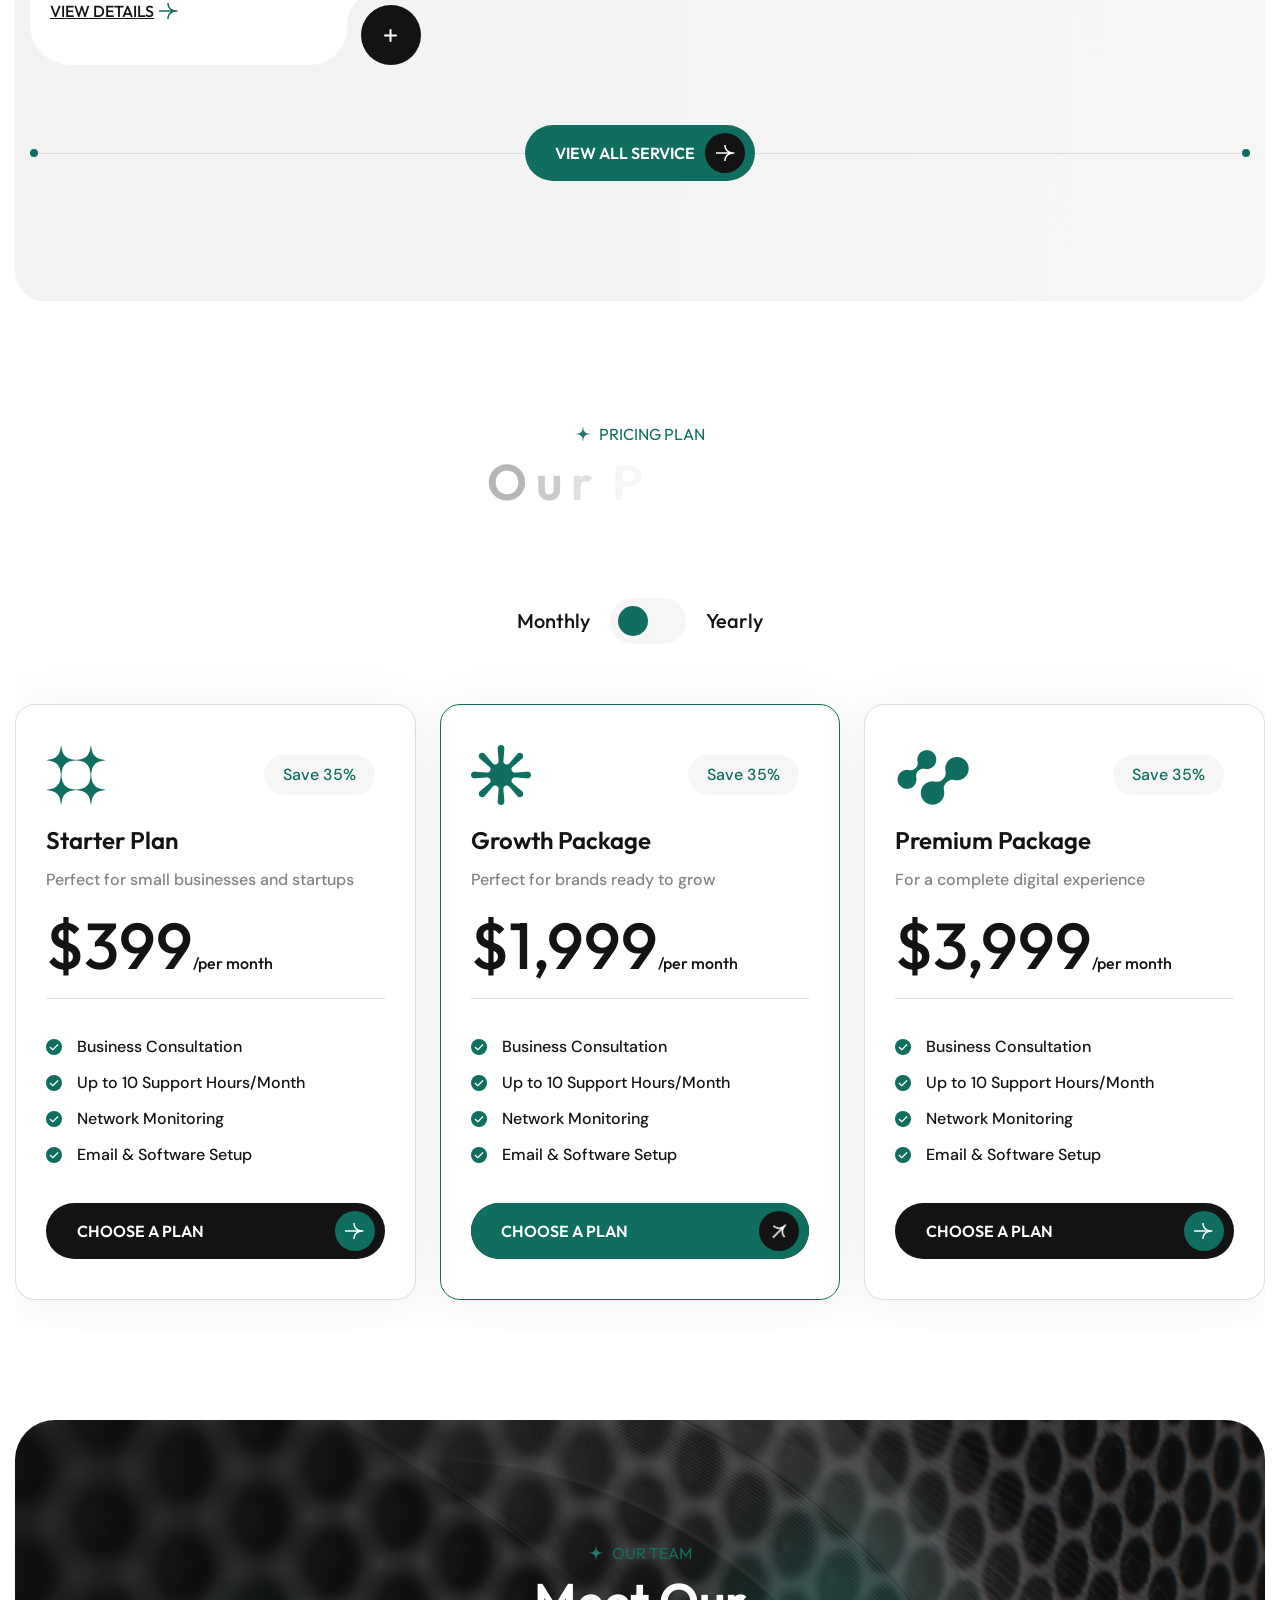
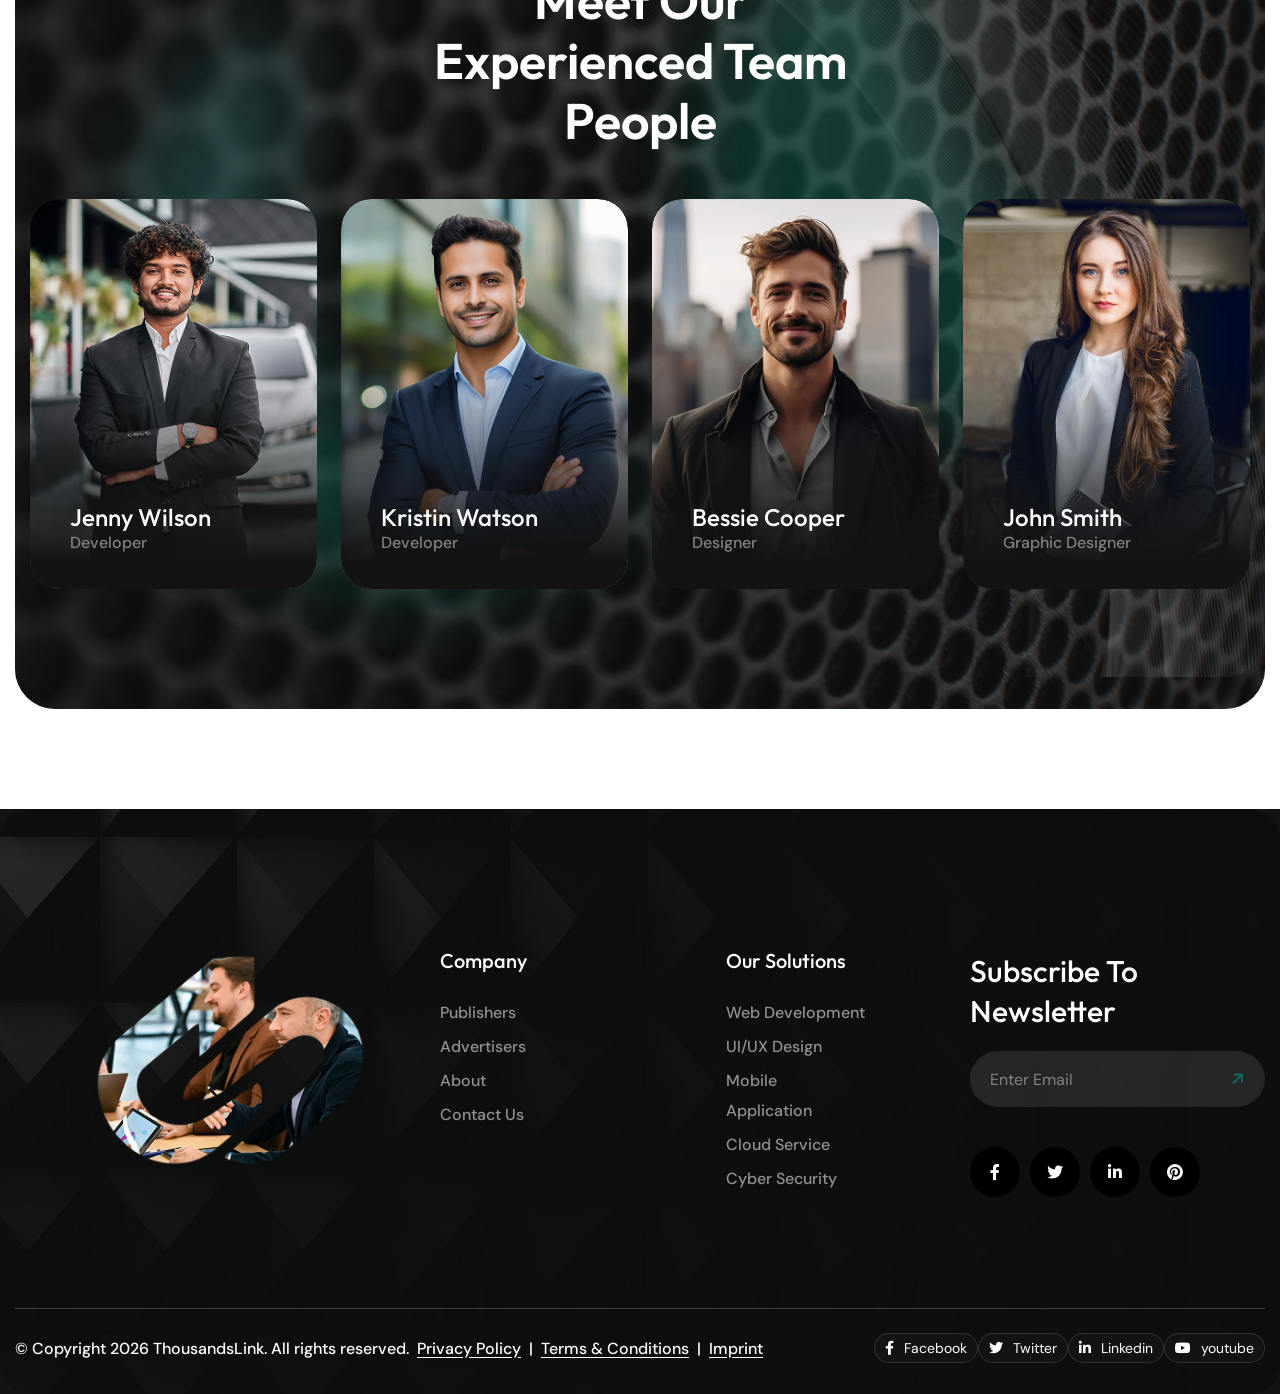
==== commit 2492d410: "Numbers removed and legals removed" ====
--- a/about.html
+++ b/about.html
@@ -844,11 +844,10 @@
                 <div class="h5 widget-title">Company</div>
                 <div class="widget-content">
                   <ul class="user-links">
-                    <li><a href="about.html">About</a></li>
                     <li><a href="publishers.html">Publishers</a></li>
                     <li><a href="advertisers.html">Advertisers</a></li>
-                    <li><a href="privacy.html">Privacy Policy</a></li>
-                    <li><a href="terms.html">Terms & Conditions</a></li>
+                    <li><a href="about.html">About</a></li>
+                    <li><a href="contact.html">Contact Us</a></li>
                   </ul>
                 </div>
               </div>
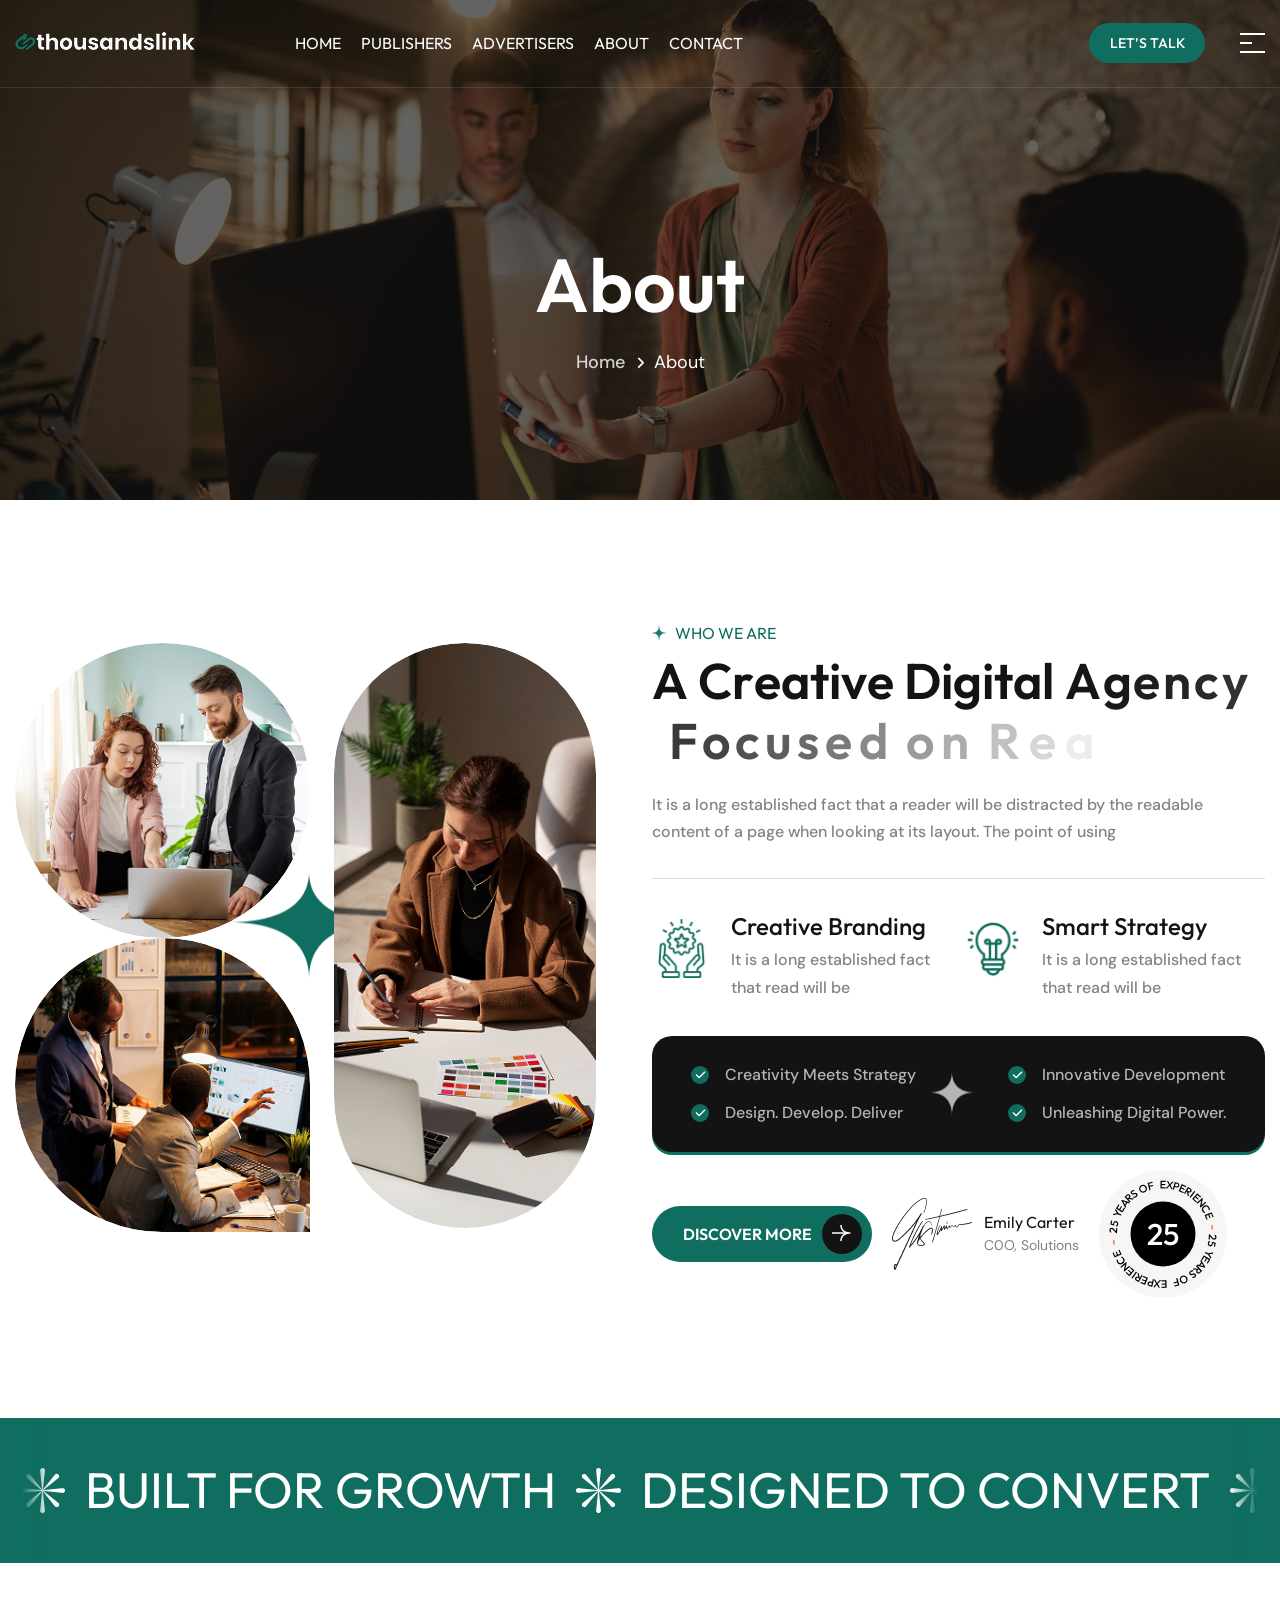
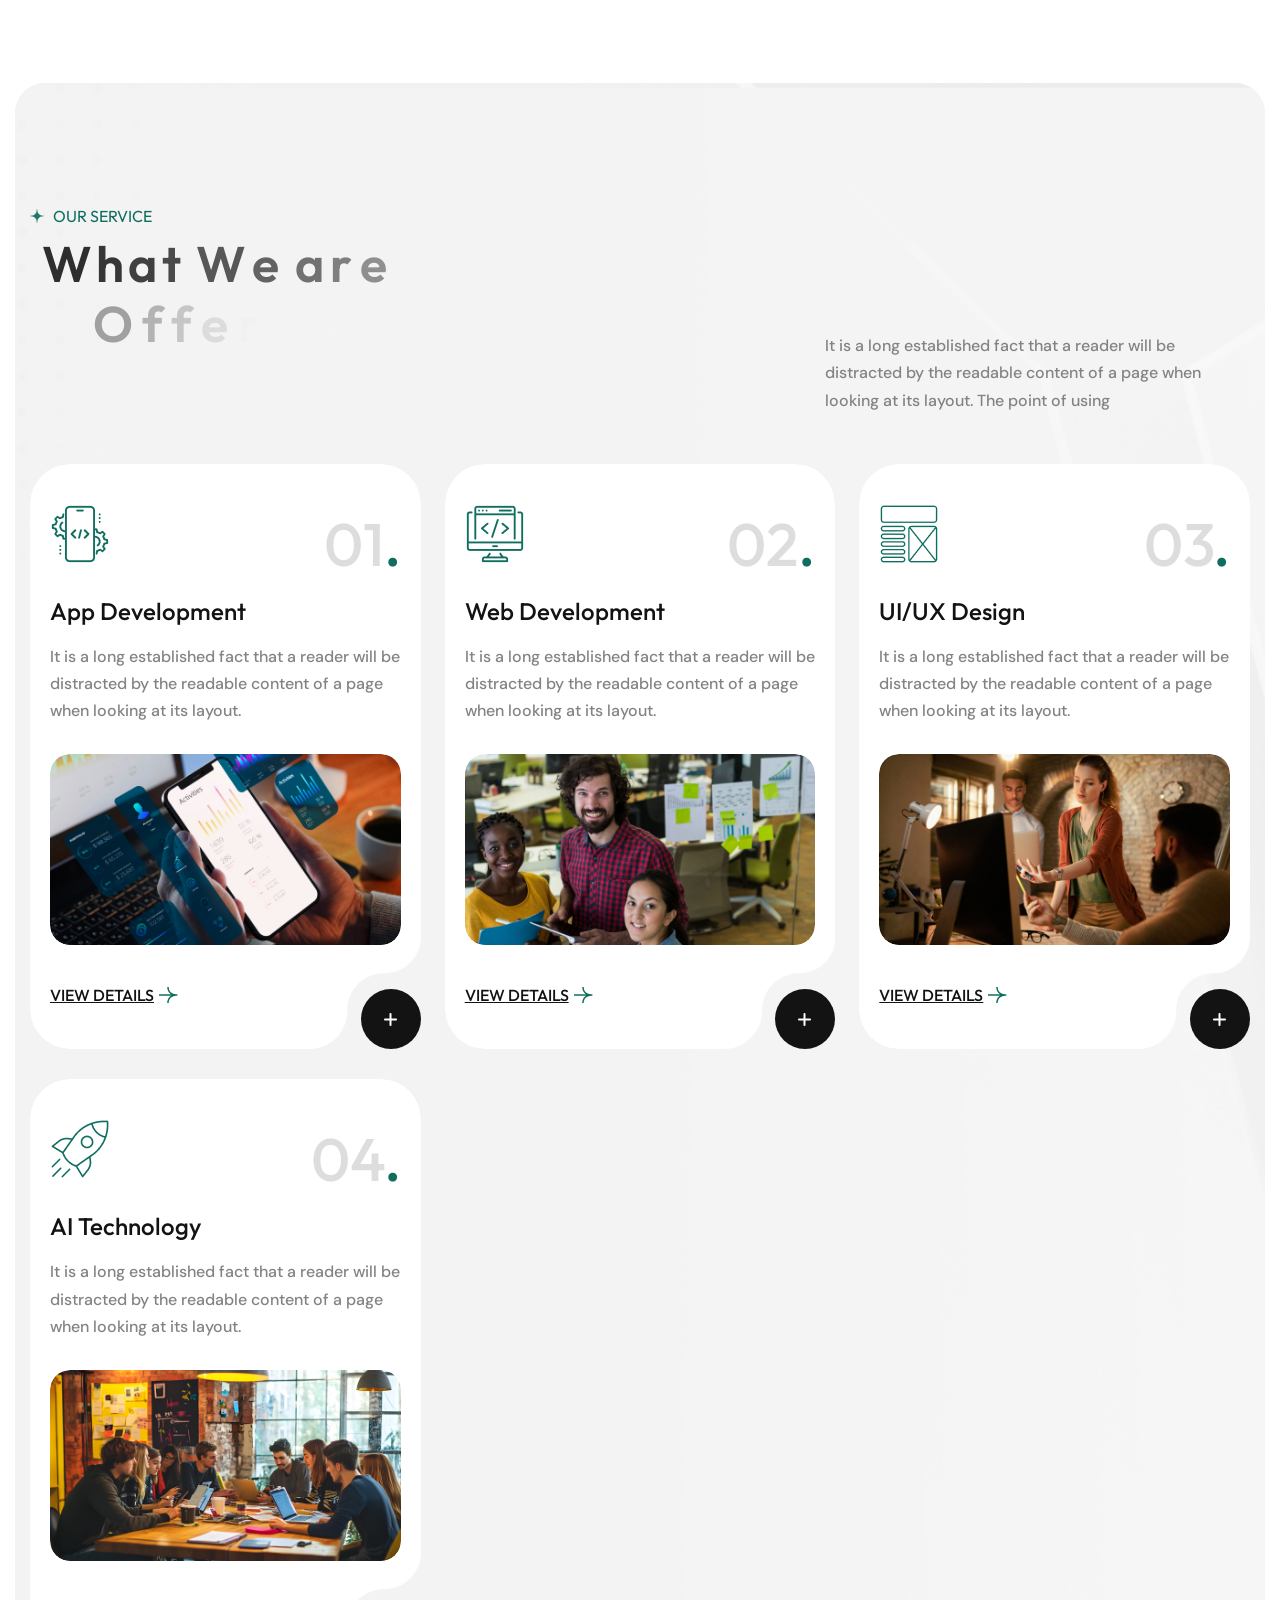
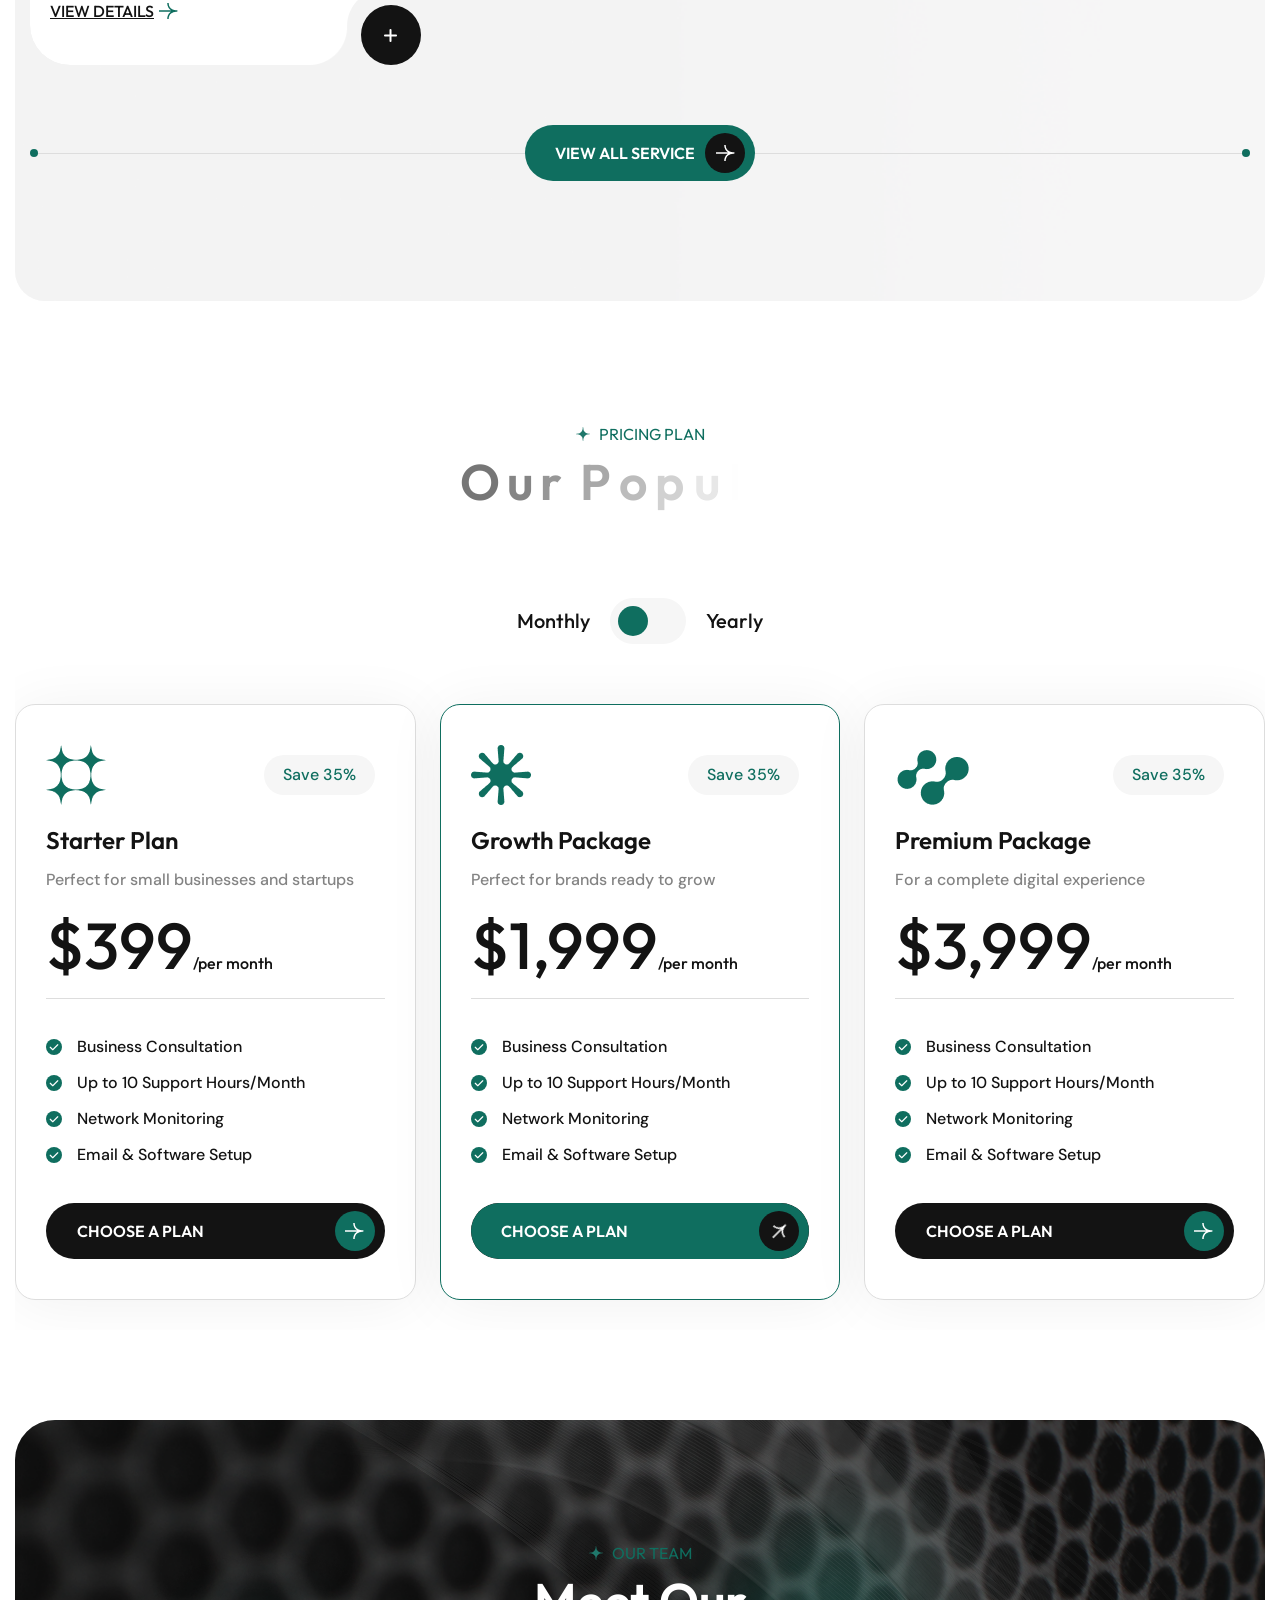
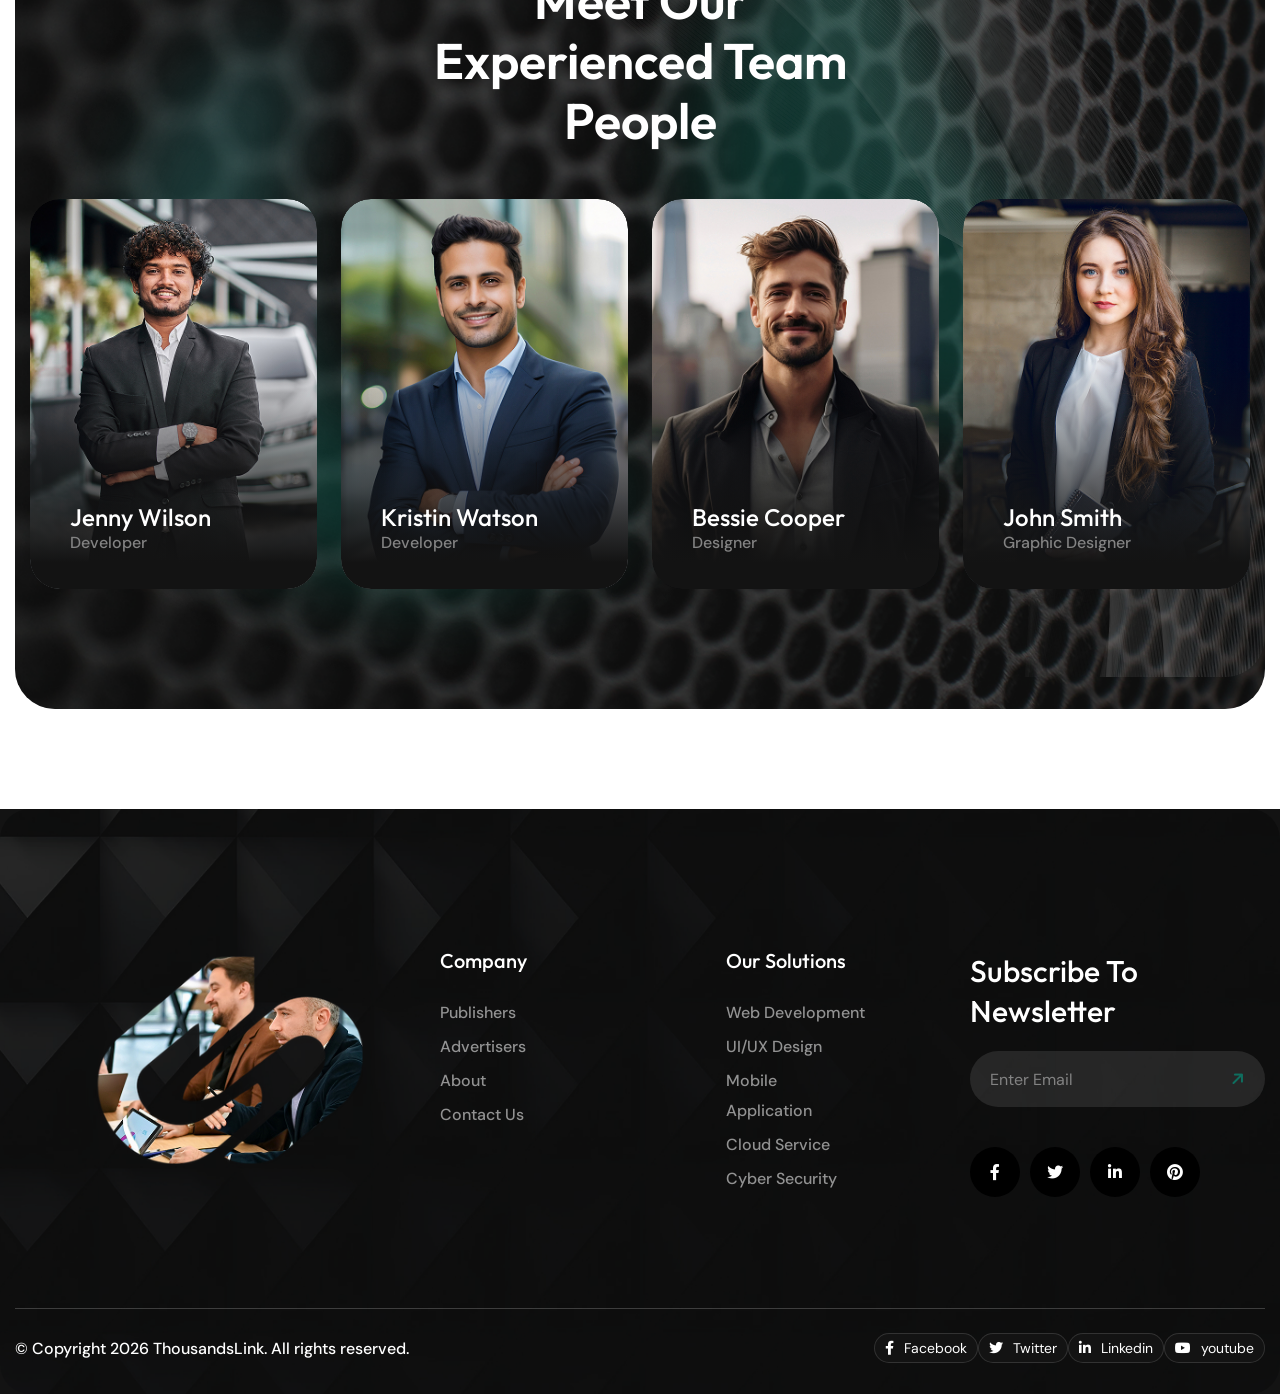
==== commit eb131169: "Numbers removed and legals removed" ====
--- a/about.html
+++ b/about.html
@@ -890,7 +890,7 @@
         </div>
         <div class="footer-bottom wow fadeInUp" data-wow-delay="600ms">
           <div class="inner-container">
-            <p>© Copyright 2026 ThousandsLink. All rights reserved. <a href="privacy.html">Privacy Policy</a> | <a href="terms.html">Terms &amp; Conditions</a> | <a href="imprint.html">Imprint</a></p>
+            <p>© Copyright 2026 ThousandsLink. All rights reserved. </p>
             <ul class="social-icon">
               <li>
                 <a href="#">
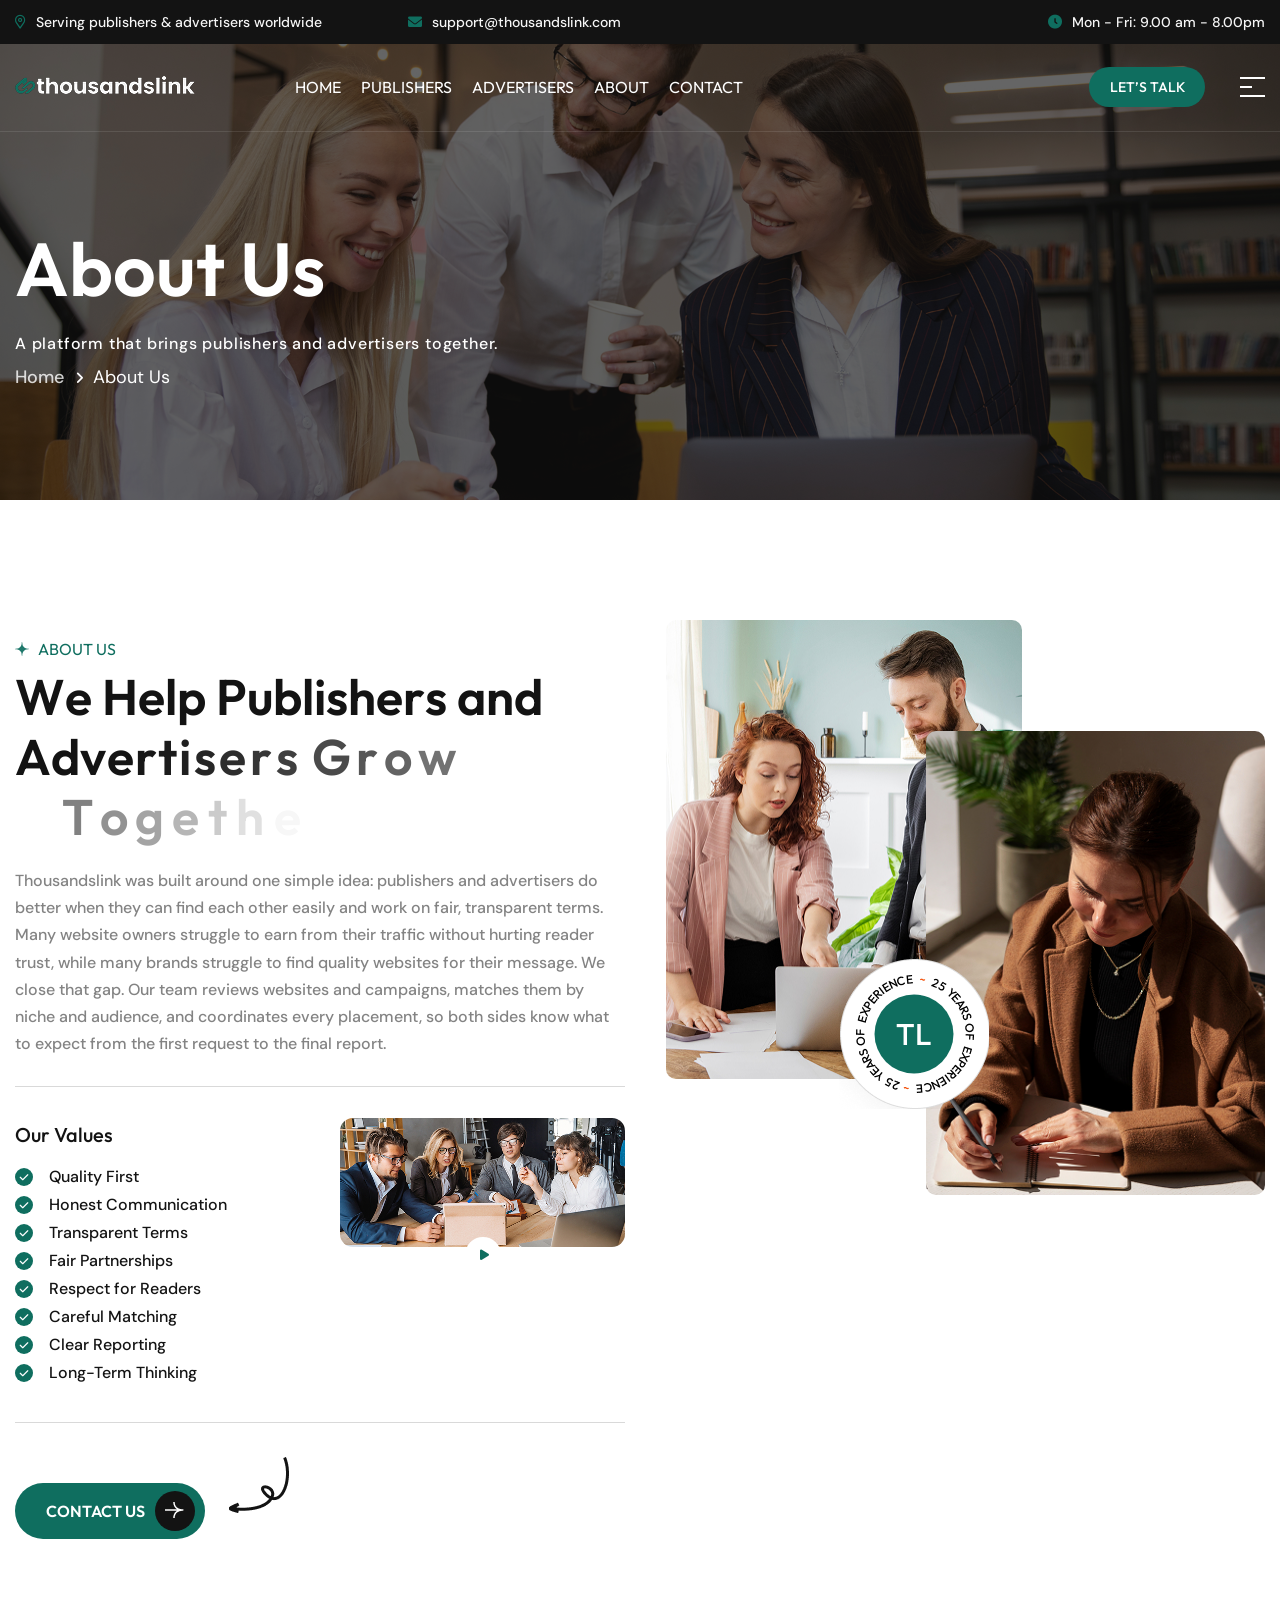
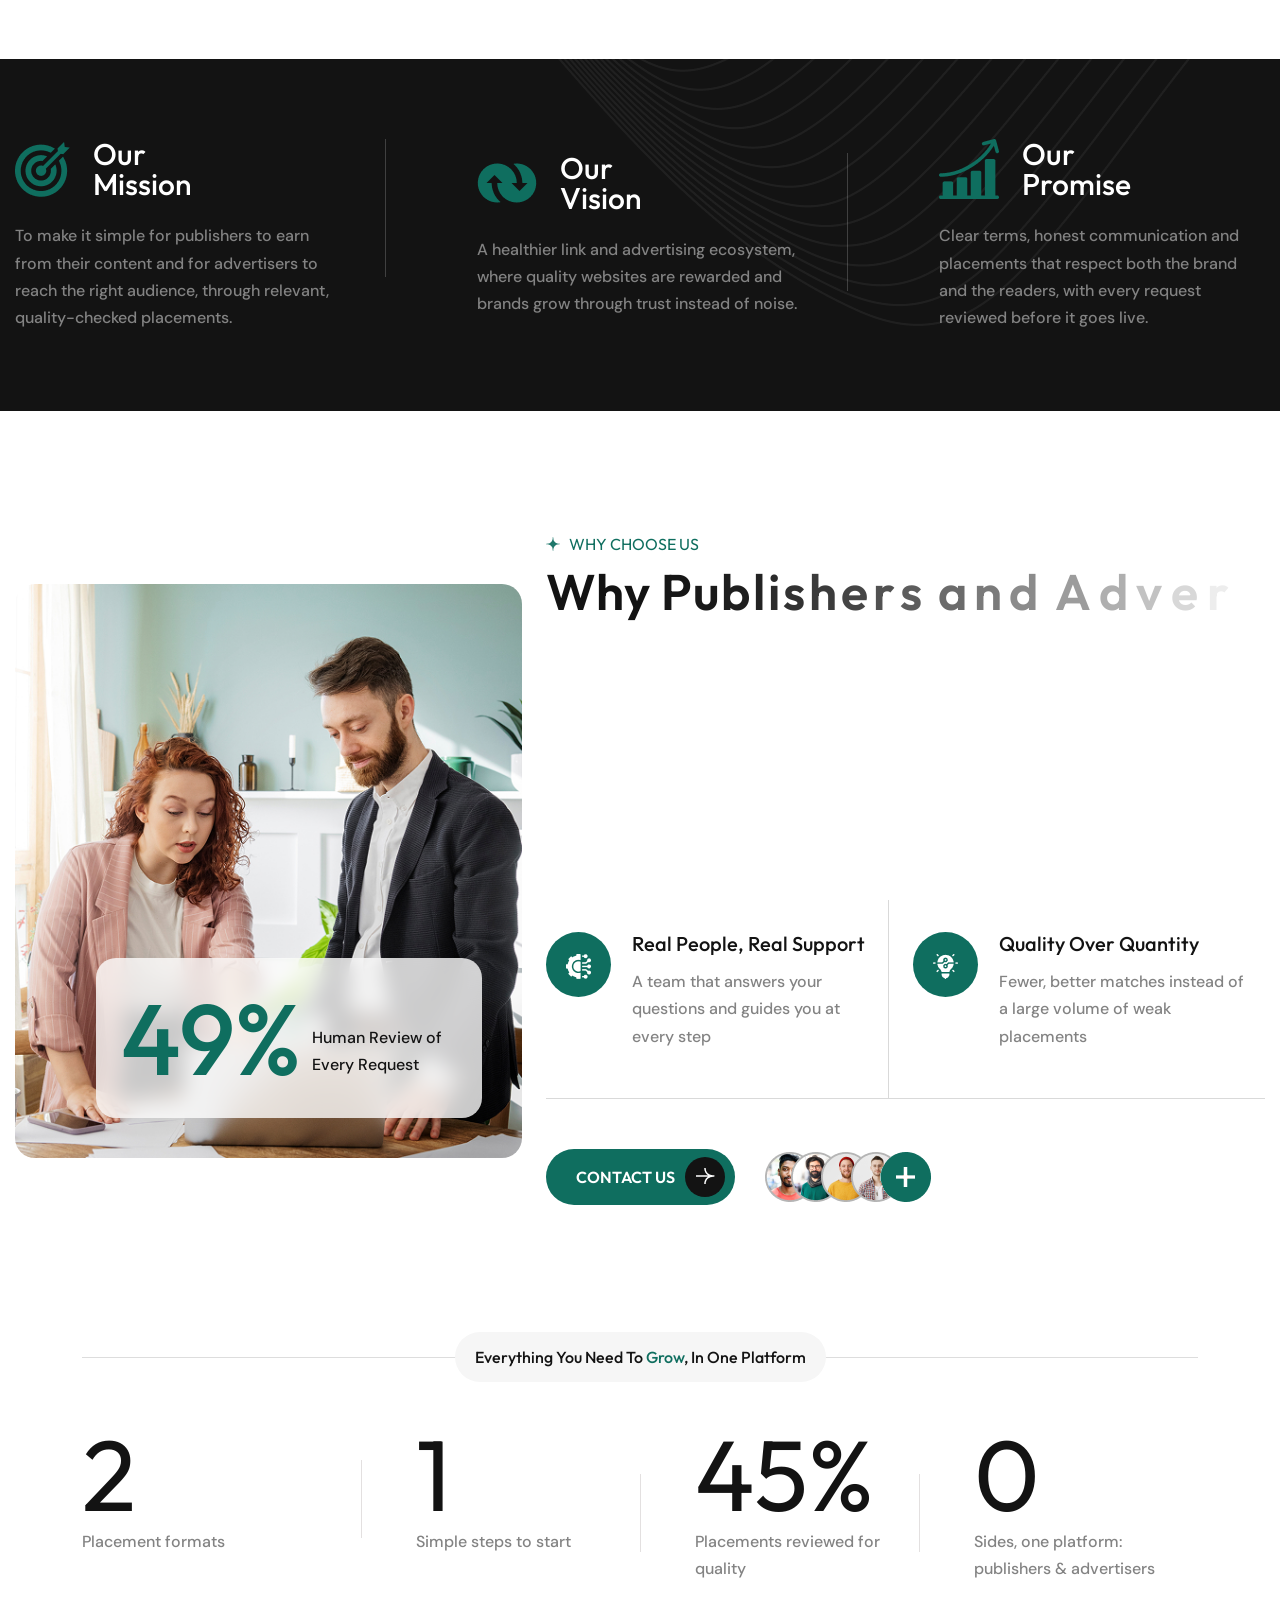
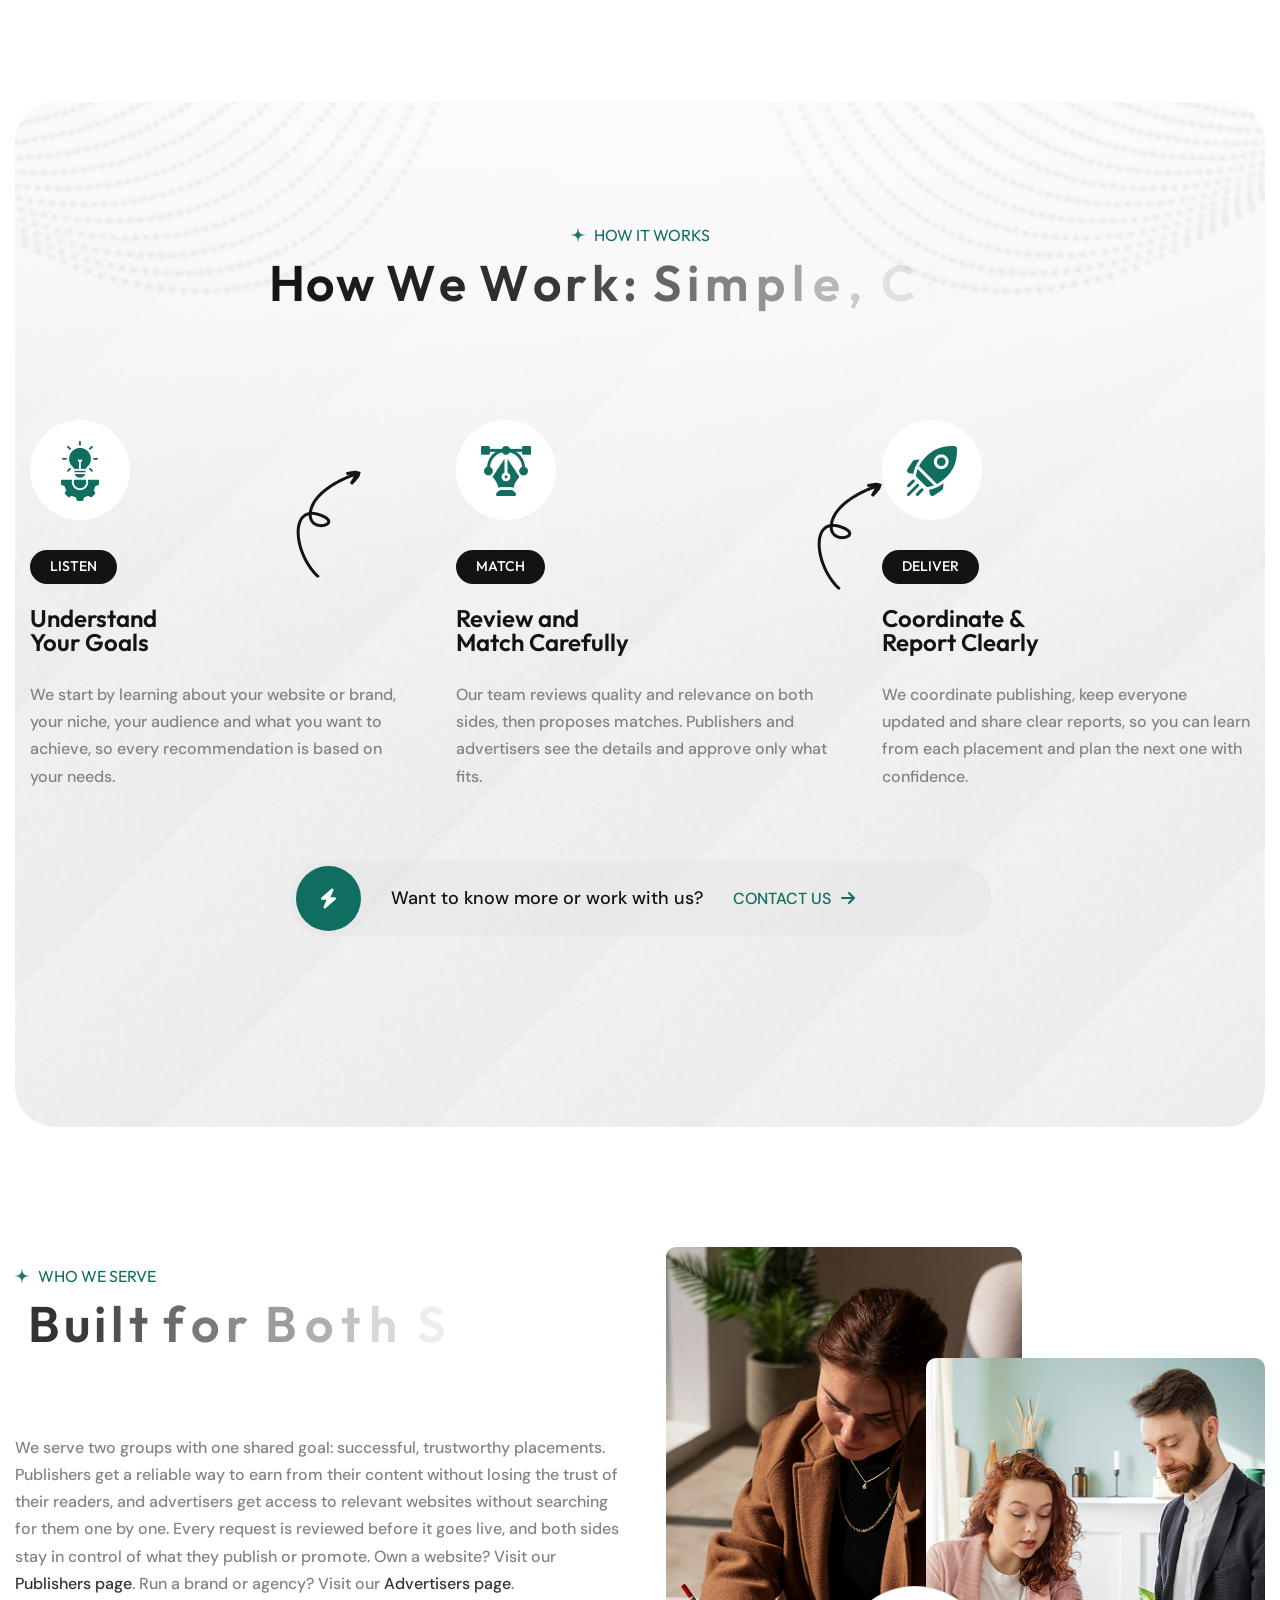
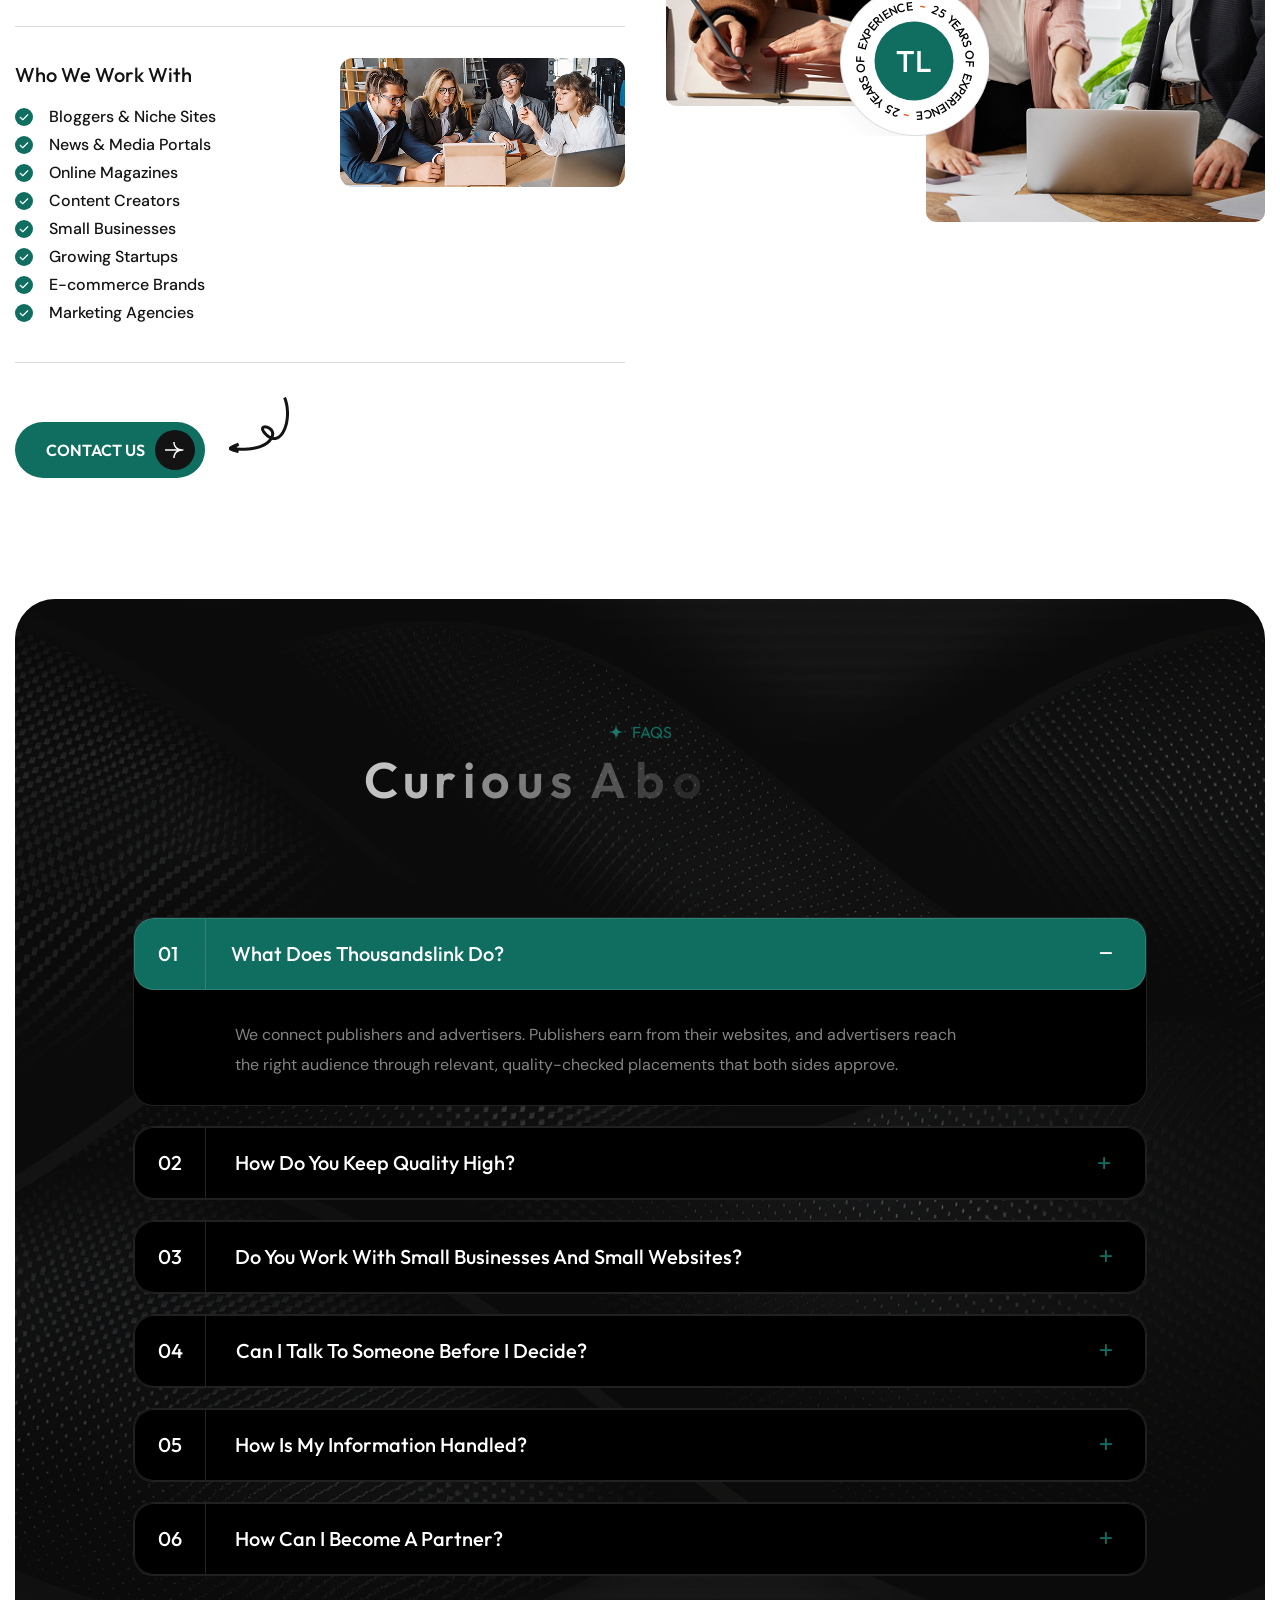
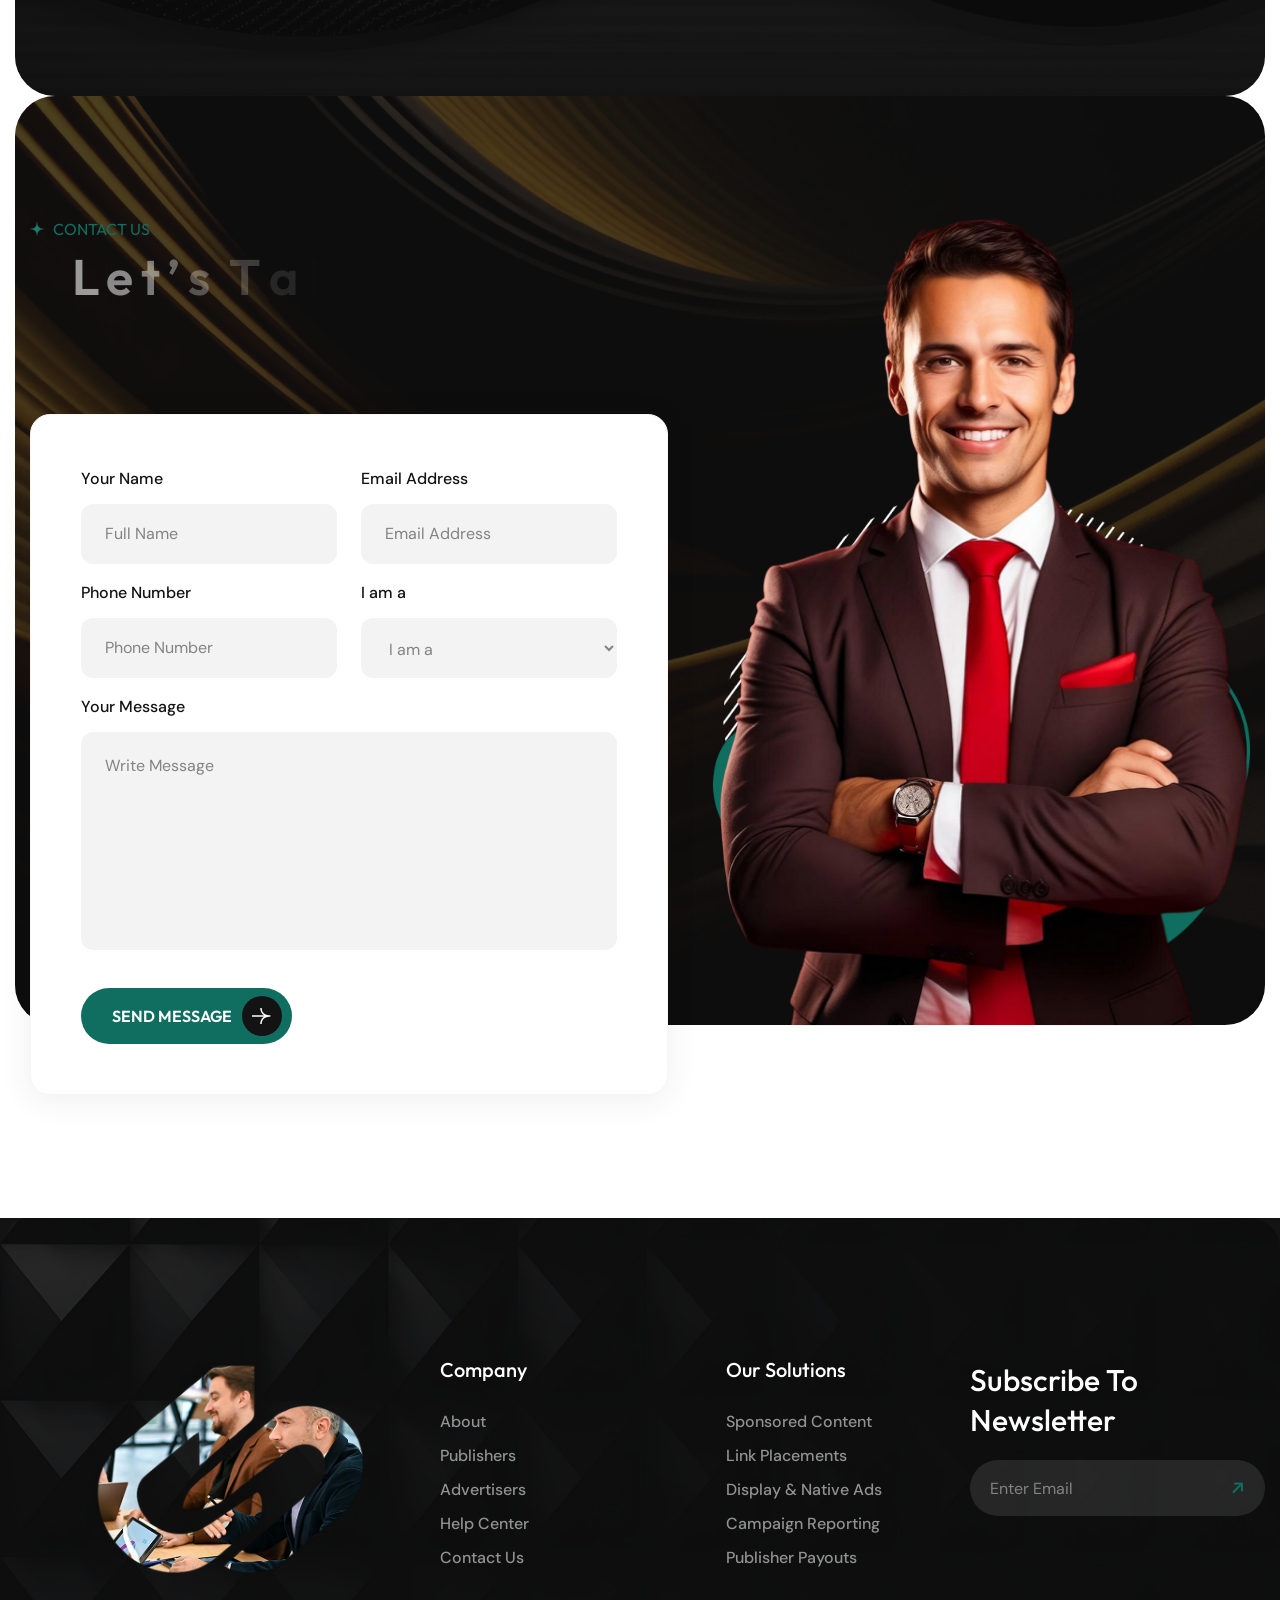
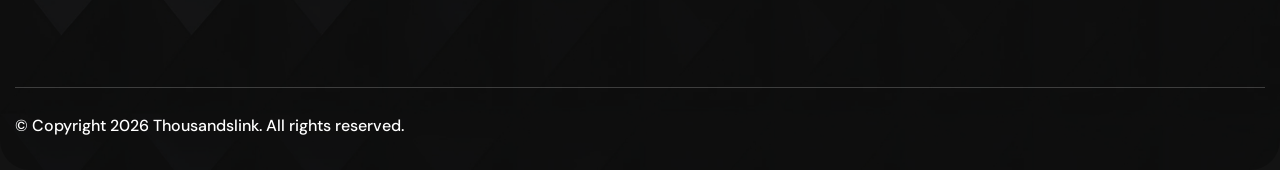
==== commit ec949c14: "final updated website" ====
--- a/about.html
+++ b/about.html
@@ -1,14 +1,18 @@
 <!DOCTYPE html>
 <html lang="en">
 <head>
-  <meta charset="utf-8"/>
-  <title>ThousandsLink | About</title>
+  <meta charset="UTF-8">
+  <meta name="viewport" content="width=device-width, initial-scale=1.0">
+  <title>About Us | ThousandsLink</title>
+  <meta name="description" content="Learn about ThousandsLink, a performance network built on transparency, fair payouts for publishers and measurable results for advertisers.">
+  <meta name="keywords" content="about ThousandsLink, affiliate network company, performance marketing, transparent affiliate platform">
+  <meta name="robots" content="index, follow">
+  <link rel="canonical" href="https://thousandslink.com/about">
   <!-- Stylesheets -->
   <link href="css/bootstrap.min.css" rel="stylesheet" />
   <link href="css/style.css" rel="stylesheet" />
 
-  <link rel="shortcut icon" href="images/favicon.png" type="image/x-icon" />
-  <link rel="icon" href="images/favicon.png" type="image/x-icon" />
+  <link rel="shortcut icon" href="images/favicon.ico" type="image/x-icon" />
   <link href="https://fonts.googleapis.com/css2?family=Kumbh+Sans:wght@300;400;500;600;700&display=swap" rel="stylesheet">
 
   <!-- Responsive -->
@@ -55,17 +59,37 @@
     </div>
     <!-- Back-to-top start -->
 
-    <!-- header-style-one-->
-    <header class="main-header header-style-one">
+    <!-- header-style-two-->
+    <header class="main-header header-style-two">
       <div class="outer-box">
-        <div class="header-lower anim-fade-move" data-delay="0.25">
+        <div class="header-upper">
+          <div class="inner-box">
+            <div class="info-box">
+              <div class="info">
+                <i class="icon fa-regular fa-location-dot"></i>
+                <span>Serving publishers &amp; advertisers worldwide</span>
+              </div>
+              <div class="info">
+                <i class="icon fa-solid fa-envelope"></i>
+                <span>support@thousandslink.com</span>
+              </div>
+            </div>
+            <div class="info-box">
+              <div class="info">
+                <i class="icon fa-solid fa-clock"></i>
+                <span>Mon - Fri:  9.00 am - 8.00pm </span>
+              </div>
+            </div>
+          </div>
+        </div>
+        <div class="header-lower wow fadeInUp" data-wow-delay="400ms">
           <div class="inner-container">
             <div class="left-box">
               <!-- Main box -->
               <div class="main-box">
                 <div class="logo-box">
                   <div class="logo">
-                    <a href="index.html"><img src="images/logo.png" alt="Logo" /></a>
+                    <a href="/"><img src="images/logo.png" alt="Logo" /></a>
                   </div>
                 </div>
 
@@ -75,12 +99,12 @@
                 <nav class="nav main-menu">
                   <ul class="navigation">
                     <li class="current">
-                      <a href="index.html">Home</a>
-                    </li>
-                    <li><a href="publishers.html">Publishers</a></li>
-                    <li><a href="advertisers.html">Advertisers</a></li>
-                    <li><a href="about.html">About</a></li>
-                    <li><a href="contact.html">Contact</a></li>
+                      <a href="/">Home</a>
+                    </li>
+                    <li><a href="/publishers">Publishers</a></li>
+                    <li><a href="/advertisers">Advertisers</a></li>
+                    <li><a href="/about">About</a></li>
+                    <li><a href="/contact">Contact</a></li>
                   </ul>
                 </nav>
               </div>
@@ -93,7 +117,7 @@
                   <strong>+1 (555) 123 4567</strong>
                 </span>
               </a> -->
-              <a href="contact.html" class="theme-btn btn-style-two">Let’s Talk</a>
+              <a href="/contact" class="theme-btn btn-style-two">Let’s Talk</a>
               <!--Mobile Navigation Toggler-->
               <div class="mobile-nav-toggler">
                 <span></span>
@@ -112,7 +136,7 @@
         <nav class="menu-box">
           <div class="upper-box">
             <div class="nav-logo">
-              <a href="index.html"><img src="images/logo.png" alt="" /></a>
+              <a href="/"><img src="images/logo.png" alt="" /></a>
             </div>
             <div class="close-btn"><i class="icon fa fa-times"></i></div>
           </div>
@@ -123,14 +147,8 @@
             <li>
               <i class="icon fa-regular fa-envelope"></i>
               <span class="title">Send Email</span>
-              <div class="text"><a href="mailto:lawson@example.com">needhelp@company.com</a></div>
+              <div class="text"><a href="mailto:support@thousandslink.com">support@thousandslink.com</a></div>
             </li>
-          </ul>
-          <ul class="social-links">
-            <li><a href="#"><i class="icon fab fa-twitter"></i></a></li>
-            <li><a href="#"><i class="icon fab fa-facebook-f"></i></a></li>
-            <li><a href="#"><i class="icon fab fa-pinterest-p"></i></a></li>
-            <li><a href="#"><i class="icon fab fa-vimeo-v"></i></a></li>
           </ul>
         </nav>
       </div>
@@ -142,7 +160,7 @@
         <button class="close-search"><span class="fa fa-times"></span></button>
 
         <div class="search-inner">
-          <form method="post" action="index.html">
+          <form method="post" action="">
             <div class="form-group">
               <input type="search" name="search-field" value="" placeholder="Search..." required="" />
               <button type="submit"><i class="fa fa-search"></i></button>
@@ -158,7 +176,7 @@
           <div class="inner-container">
             <!--Logo-->
             <div class="logo">
-              <a href="index.html"><img src="images/logo2.png" alt=""></a>
+              <a href="/"><img src="images/logo2.png" alt=""></a>
             </div>
 
             <!--Right Col-->
@@ -181,11 +199,11 @@
               </div>
             </div>
             
-            <!-- <a href="tel:+8801750050088" class="header-phone_box">
+            <!-- <a href="tel:+9238008060" class="header-phone_box">
               <span class="icon"><i aria-hidden="true" class="fas fa-phone-alt"></i></span>
               <span class="info">
                 Call Anytime
-                <strong>+8801750050088</strong>
+                <strong>+92 3800 8060</strong>
               </span>
             </a> -->
           </div>
@@ -193,605 +211,531 @@
       </div>
       <!-- End Sticky Menu -->
     </header>
-    <!--End header-style-one -->
-
-    <!-- Start main-content -->
-    <section class="page-title" style="background-image: url(images/resource/page-title.jpg);">
+    <!--End header-style-two -->
+
+    <!-- start page-title -->
+    <section class="page-title" style="background-image: url(images/resource/banner2-1.jpg);">
       <div class="auto-container">
-        <div class="title-outer text-center">
-          <h1 class="title">About</h1>
+        <div class="title-outer">
+          <h1 class="title">About Us</h1>
+          <div class="text">A platform that brings publishers and advertisers together.</div>
           <ul class="page-breadcrumb">
-            <li><a href="index.html">Home</a></li>
-            <li>About</li>
+            <li><a href="/">Home</a></li>
+            <li>About Us</li>
           </ul>
         </div>
       </div>
     </section>
-    <!-- end main-content -->
-
-    <!-- start about-section -->
-    <section class="about-section">
-      <div class="shape-1 animate-circle"><img src="images/icons/shape-22.png" alt=""></div>
+    <!-- end page-title -->
+
+    <!-- start about-section-two -->
+    <section class="about-section-two">
       <div class="auto-container">
-        <div class="row gx-4">
-          <div class="image-column col-lg-6">
+        <div class="row">
+          <div class="content-column col-lg-6">
+            <div class="inner-column wow fadeInUp" data-wow-delay="200ms">
+              <div class="sec-title">
+                <div class="h6 sub-title">About us</div>
+                <div class="h2 title char-animation">We Help Publishers and Advertisers Grow Together</div>
+                <div class="text">Thousandslink was built around one simple idea: publishers and advertisers do better when they can find each other easily and work on fair, transparent terms. Many website owners struggle to earn from their traffic without hurting reader trust, while many brands struggle to find quality websites for their message. We close that gap. Our team reviews websites and campaigns, matches them by niche and audience, and coordinates every placement, so both sides know what to expect from the first request to the final report.</div>
+              </div>
+              <div class="info-box">
+                <div class="info">
+                  <div class="h5 title">Our Values</div>
+                  <ul class="list-style-one">
+                    <li>
+                      <i class="icon fa-solid fa-check"></i>
+                      <span>Quality First</span>
+                    </li>
+                    <li>
+                      <i class="icon fa-solid fa-check"></i>
+                      <span>Honest Communication</span>
+                    </li>
+                    <li>
+                      <i class="icon fa-solid fa-check"></i>
+                      <span>Transparent Terms</span>
+                    </li>
+                    <li>
+                      <i class="icon fa-solid fa-check"></i>
+                      <span>Fair Partnerships</span>
+                    </li>
+                    <li>
+                      <i class="icon fa-solid fa-check"></i>
+                      <span>Respect for Readers</span>
+                    </li>
+                    <li>
+                      <i class="icon fa-solid fa-check"></i>
+                      <span>Careful Matching</span>
+                    </li>
+                    <li>
+                      <i class="icon fa-solid fa-check"></i>
+                      <span>Clear Reporting</span>
+                    </li>
+                    <li>
+                      <i class="icon fa-solid fa-check"></i>
+                      <span>Long-Term Thinking</span>
+                    </li>
+                  </ul>
+                </div>
+                <div class="image-box">
+                  <div class="image"><img src="images/resource/about2-1.jpg" alt=""></div>
+                  <a class="video-box" href="https://www.youtube.com/watch?v=hddwAIXbKZo" data-fancybox="gallery" data-caption="">
+                    <i class="fa-solid fa-play"></i>
+                  </a>
+                </div>
+              </div>
+              <div class="bottom-box">
+                <a href="/contact" class="theme-btn btn-style-one">Contact Us <span><img src="images/icons/arrow.png" alt=""></span></a>
+                <!-- <a href="tel:+9238008060" class="phone_box">
+                  <span class="icon"><i aria-hidden="true" class="fa-solid fa-phone-flip"></i></span>
+                  <span class="info">
+                    Call Anytime
+                    <strong>+92 3800 8060</strong>
+                  </span>
+                </a> -->
+                <div class="shape bounce-x"><img src="images/icons/shape-27.png" alt=""></div>
+              </div>
+            </div>
+          </div>
+          <div class="image-column col-lg-6 col-md-8">
             <div class="inner-column">
-              <div class="icon"><img src="images/icons/shape-4.png" alt=""></div>
-              <div class="row gx-4">
-                <div class="col-md-6">
-                  <div class="images-box wow fadeInUp" data-wow-delay="200ms">
-                    <div class="image one"><img src="images/resource/about1-1.jpg" alt=""></div>
-                    <div class="image two"><img src="images/resource/about1-2.jpg" alt=""></div>
+              <div class="image-box one wow fadeInUp" data-wow-delay="400ms">
+                <div class="image"><img src="images/resource/about2-2.jpg" alt=""></div>
+              </div>
+              <div class="image-box two wow fadeInUp" data-wow-delay="600ms">
+                <div class="image"><img src="images/resource/about2-3.jpg" alt=""></div>
+              </div>
+              <div class="round-icon">
+                <div class="icon"><img src="images/icons/about2-1.png" alt=""></div>
+                <div class="h3 date">TL</div>
+              </div>
+            </div>
+          </div>
+        </div>
+      </div>
+    </section>
+    <!-- end about-section-two -->
+
+    <!-- start feature-section -->
+    <section class="feature-section">
+      <div class="shape-1"><img src="images/icons/shape-25.png" alt=""></div>
+      <div class="shape-2 wow fadeInUp" data-wow-delay="100ms"><img src="images/icons/shape-26.png" alt=""></div>
+      <div class="auto-container">
+        <div class="feature-outer">
+          <div class="feature-block wow fadeInUp" data-wow-delay="200ms">
+            <div class="inner-block">
+              <div class="content-box">
+                <div class="icon"><img src="images/icons/feature2-1.png" alt=""></div>
+                <div class="h3 title">Our <br>Mission</div>
+              </div>
+              <div class="text">To make it simple for publishers to earn from their content and for advertisers to reach the right audience, through relevant, quality-checked placements.</div>
+            </div>
+          </div>
+          <div class="feature-block wow fadeInUp" data-wow-delay="400ms">
+            <div class="inner-block">
+              <div class="content-box">
+                <div class="icon"><img src="images/icons/feature2-2.png" alt=""></div>
+                <div class="h3 title">Our <br>Vision</div>
+              </div>
+              <div class="text">A healthier link and advertising ecosystem, where quality websites are rewarded and brands grow through trust instead of noise.</div>
+            </div>
+          </div>
+          <div class="feature-block wow fadeInUp" data-wow-delay="600ms">
+            <div class="inner-block">
+              <div class="content-box">
+                <div class="icon"><img src="images/icons/feature2-3.png" alt=""></div>
+                <div class="h3 title">Our <br>Promise</div>
+              </div>
+              <div class="text">Clear terms, honest communication and placements that respect both the brand and the readers, with every request reviewed before it goes live.</div>
+            </div>
+          </div>
+        </div>
+      </div>
+    </section>
+    <!-- end feature-section -->
+
+    <!-- start why-choose-us-section -->
+    <section class="why-choose-us-section-two">
+      <div class="auto-container">
+        <div class="row gx-4 align-items-center">
+          <div class="image-column col-lg-5">
+            <div class="inner-column wow fadeInUp" data-wow-delay="200ms">
+              <div class="image"><img src="images/resource/wcu2-1.jpg" alt=""></div>
+              <div class="funfact-box">
+                <div class="count-box"><span class="count-text" data-speed="3000" data-stop="100">00</span>%</div>
+                <div class="text">Human Review of <br>Every Request</div>
+              </div>
+            </div>
+          </div>
+          <div class="content-column col-xl-7 col-lg-9">
+            <div class="inner-column wow fadeInUp" data-wow-delay="400ms">
+              <div class="sec-title">
+                <div class="h6 sub-title">why choose us</div>
+                <div class="h2 title char-animation">Why Publishers and Advertisers Work With Us</div>
+                <div class="text">We are not a marketplace that simply lists websites and leaves the rest to you. We review, match and coordinate, so both sides spend less time on guesswork and more time on what they do best. Publishers get relevant requests that respect their audience, and advertisers get placements on websites that fit their brand. We prefer fewer, better matches over a large volume of weak ones, and we stay available to answer questions whenever you need us, before, during and after every campaign.</div>
+              </div>
+              <div class="info-box">
+                <div class="info one">
+                  <div class="icon"><img src="images/icons/wcu2-1.png" alt=""></div>
+                  <div class="content">
+                    <div class="h5 title">Real People, Real Support</div>
+                    <div class="text">A team that answers your questions and guides you at every step</div>
                   </div>
                 </div>
-                <div class="col-lg-6">
-                  <div class="images-box two wow fadeInUp" data-wow-delay="400ms">
-                    <div class="image three"><img src="images/resource/about1-3.jpg" alt=""></div>
+                <div class="info">
+                  <div class="icon"><img src="images/icons/wcu2-2.png" alt=""></div>
+                  <div class="content">
+                    <div class="h5 title">Quality Over Quantity</div>
+                    <div class="text">Fewer, better matches instead of a large volume of weak placements</div>
                   </div>
                 </div>
               </div>
-            </div>
-          </div>
-          <div class="content-column col-xl-6 col-lg-8">
+              <div class="bootom-box">
+                <a href="/contact" class="theme-btn btn-style-one">Contact Us <span><img src="images/icons/arrow.png" alt=""></span></a>
+                <div class="image"><img src="images/resource/wcu2-1.png" alt=""></div>
+              </div>
+            </div>
+          </div>
+        </div>
+      </div>
+    </section>
+    <!-- end why-choose-us-section-two -->
+
+    <!-- Funfact Section -->
+    <section class="funfact-section-two pt-0">
+      <div class="container">
+      <div class="title-box"><div class="h6 title">Everything you need to <span>grow</span>, in one platform</div></div>
+        <div class="inner-row">
+          <div class="funfact-block wow fadeInUp" data-wow-delay="200ms">
+            <div class="inner-block">
+              <h1 class="count-box"><span class="count-text" data-speed="3000" data-stop="6">0</span></h1>
+              <div class="text">Placement formats</div>
+            </div>
+          </div>
+          <div class="funfact-block wow fadeInUp" data-wow-delay="400ms">
+            <div class="inner-block">
+              <h1 class="count-box"><span class="count-text" data-speed="3000" data-stop="3">0</span></h1>
+              <div class="text">Simple steps to start</div>
+            </div>
+          </div>
+          <div class="funfact-block wow fadeInUp" data-wow-delay="600ms">
+            <div class="inner-block">
+              <h1 class="count-box"><span class="count-text" data-speed="3000" data-stop="100">0</span>%</h1>
+              <div class="text">Placements reviewed for quality</div>
+            </div>
+          </div>
+          <div class="funfact-block wow fadeInUp" data-wow-delay="800ms">
+            <div class="inner-block">
+              <h1 class="count-box"><span class="count-text" data-speed="3000" data-stop="2">0</span></h1>
+              <div class="text">Sides, one platform: <br>publishers &amp; advertisers</div>
+            </div>
+          </div>
+        </div>
+      </div>
+    </section>
+    <!-- End Funfact Section -->
+
+    <!-- start work-section-two -->
+    <section class="work-section-two">
+      <div class="outer-box">
+        <div class="bg-image"><img src="images/background/work2-1.png" alt=""></div>
+        <div class="auto-container">
+          <div class="sec-title text-center">
+            <div class="h6 sub-title">How it works</div>
+            <div class="h2 title char-animation">How We Work: Simple, Clear and Transparent</div>
+          </div>
+          <div class="working-outer">
+            <div class="work-block-two wow fadeInUp" data-wow-delay="200ms">
+              <div class="inner-block">
+                <div class="icon-box"><div class="icon"><img src="images/icons/work2-1.png" alt=""></div></div>
+                <div class="cat">Listen</div>
+                <div class="h4 title">Understand <br>Your Goals</div>
+                <div class="text">We start by learning about your website or brand, your niche, your audience and what you want to achieve, so every recommendation is based on your needs.</div>
+              </div>
+            </div>
+            <div class="work-block-two wow fadeInUp" data-wow-delay="400ms">
+              <div class="inner-block">
+                <div class="shape-1"><img src="images/icons/shape-30.png" alt=""></div>
+                <div class="shape-2"><img src="images/icons/shape-30.png" alt=""></div>
+                <div class="icon-box"><div class="icon"><img src="images/icons/work2-2.png" alt=""></div></div>
+                <div class="cat">Match</div>
+                <div class="h4 title">Review and <br>Match Carefully</div>
+                <div class="text">Our team reviews quality and relevance on both sides, then proposes matches. Publishers and advertisers see the details and approve only what fits.</div>
+              </div>
+            </div>
+            <div class="work-block-two wow fadeInUp" data-wow-delay="600ms">
+              <div class="inner-block">
+                <div class="icon-box"><div class="icon"><img src="images/icons/work2-3.png" alt=""></div></div>
+                <div class="cat">Deliver</div>
+                <div class="h4 title">Coordinate &amp; <br>Report Clearly</div>
+                <div class="text">We coordinate publishing, keep everyone updated and share clear reports, so you can learn from each placement and plan the next one with confidence.</div>
+              </div>
+            </div>
+          </div>
+          <div class="bottom-box wow fadeInUp" data-wow-delay="800ms">
+            <div class="inner-box">
+              <i class="icon fa-solid fa-bolt"></i>
+              <div class="text">Want to know more or work with us?</div>
+              <a class="btn-more" href="/contact">
+                <span>Contact Us</span>
+                <i class="fa-solid fa-arrow-right"></i>
+              </a>
+            </div>
+          </div>
+        </div>
+      </div>
+    </section>
+    <!-- end work-section-two -->
+
+    <!-- start audience-section -->
+    <section class="about-section-two">
+      <div class="auto-container">
+        <div class="row">
+          <div class="content-column col-lg-6">
+            <div class="inner-column wow fadeInUp" data-wow-delay="200ms">
+              <div class="sec-title">
+                <div class="h6 sub-title">Who we serve</div>
+                <div class="h2 title char-animation">Built for Both Sides of the Market</div>
+                <div class="text">We serve two groups with one shared goal: successful, trustworthy placements. Publishers get a reliable way to earn from their content without losing the trust of their readers, and advertisers get access to relevant websites without searching for them one by one. Every request is reviewed before it goes live, and both sides stay in control of what they publish or promote. Own a website? Visit our <a href="/publishers"><strong>Publishers page</strong></a>. Run a brand or agency? Visit our <a href="/advertisers"><strong>Advertisers page</strong></a>.</div>
+              </div>
+              <div class="info-box">
+                <div class="info">
+                  <div class="h5 title">Who We Work With</div>
+                  <ul class="list-style-one">
+                    <li>
+                      <i class="icon fa-solid fa-check"></i>
+                      <span>Bloggers &amp; Niche Sites</span>
+                    </li>
+                    <li>
+                      <i class="icon fa-solid fa-check"></i>
+                      <span>News &amp; Media Portals</span>
+                    </li>
+                    <li>
+                      <i class="icon fa-solid fa-check"></i>
+                      <span>Online Magazines</span>
+                    </li>
+                    <li>
+                      <i class="icon fa-solid fa-check"></i>
+                      <span>Content Creators</span>
+                    </li>
+                    <li>
+                      <i class="icon fa-solid fa-check"></i>
+                      <span>Small Businesses</span>
+                    </li>
+                    <li>
+                      <i class="icon fa-solid fa-check"></i>
+                      <span>Growing Startups</span>
+                    </li>
+                    <li>
+                      <i class="icon fa-solid fa-check"></i>
+                      <span>E-commerce Brands</span>
+                    </li>
+                    <li>
+                      <i class="icon fa-solid fa-check"></i>
+                      <span>Marketing Agencies</span>
+                    </li>
+                  </ul>
+                </div>
+                <div class="image-box">
+                  <div class="image"><img src="images/resource/about2-1.jpg" alt=""></div>
+                </div>
+              </div>
+              <div class="bottom-box">
+                <a href="/contact" class="theme-btn btn-style-one">Contact Us <span><img src="images/icons/arrow.png" alt=""></span></a>
+                <!-- <a href="tel:+9238008060" class="phone_box">
+                  <span class="icon"><i aria-hidden="true" class="fa-solid fa-phone-flip"></i></span>
+                  <span class="info">
+                    Call Anytime
+                    <strong>+92 3800 8060</strong>
+                  </span>
+                </a> -->
+                <div class="shape bounce-x"><img src="images/icons/shape-27.png" alt=""></div>
+              </div>
+            </div>
+          </div>
+          <div class="image-column col-lg-6 col-md-8">
             <div class="inner-column">
-              <div class="sec-title">
-                <div class="h6 sub-title">Who we are</div>
-                <div class="h2 title char-animation">A Creative Digital Agency Focused on Real Results</div>
-                <div class="text">It is a long established fact that a reader will be distracted by the readable content of a page when looking at its layout. The point of using </div>
-              </div>
-              <div class="about-block-box">
-                <div class="about-block wow fadeInUp" data-wow-delay="200ms">
-                  <div class="inner-block">
-                    <div class="icon"><img src="images/icons/about1-1.png" alt=""></div>
-                    <div class="content">
-                      <div class="h4 title">Creative Branding</div>
-                      <div class="text">It is a long established fact that read will be </div>
-                    </div>
-                  </div>
-                </div>
-                <div class="about-block wow fadeInUp" data-wow-delay="400ms">
-                  <div class="inner-block">
-                    <div class="icon"><img src="images/icons/about1-2.png" alt=""></div>
-                    <div class="content">
-                      <div class="h4 title">Smart Strategy</div>
-                      <div class="text">It is a long established fact that read will be </div>
-                    </div>
-                  </div>
-                </div>
-              </div>
-              <div class="list-style-box">
-                <div class="shape"><img src="images/icons/shape-5.png" alt=""></div>
-                <ul class="list-style-one">
-                  <li>
-                    <i class="icon fa-solid fa-check"></i>
-                    <span>Creativity Meets Strategy</span>
-                  </li>
-                  <li>
-                    <i class="icon fa-solid fa-check"></i>
-                    <span>Design. Develop. Deliver</span>
-                  </li>
-                </ul>
-                <ul class="list-style-one">
-                  <li>
-                    <i class="icon fa-solid fa-check"></i>
-                    <span>Innovative Development</span>
-                  </li>
-                  <li>
-                    <i class="icon fa-solid fa-check"></i>
-                    <span>Unleashing Digital Power.</span>
-                  </li>
-                </ul>
-              </div>
-              <div class="bottom-box">
-                <a href="about.html" class="theme-btn btn-style-one">Discover More <span><img src="images/icons/arrow.png" alt=""></span></a>
-                <div class="author-info">
-                  <img src="images/icons/about1-3.png" alt="">
-                  <div class="info">
-                    <div class="h6 name">Emily Carter</div>
-                    <div class="designation">C0O, Solutions</div>
-                  </div>
-                </div>
-                <div class="icon-box">
-                  <div class="icon"><img src="images/icons/about1-5.png" alt=""></div>
-                  <div class="h3 year">25</div>
-                </div>
-              </div>
-            </div>
-          </div>
-        </div>
-      </div>
-    </section>
-    <!-- end about-section -->
-
-    <!-- start marquee-section -->
-    <section class="marquee-section">
-      <div class="marquee">
-        <div class="marquee-group">
-          <div class="text-divider"><img src="images/icons/marquee1-1.png" alt=""></div>
-          <div class="text" data-text="Built for Growth">Built for Growth</div>
-          <div class="text-divider"><img src="images/icons/marquee1-1.png" alt=""></div>
-          <div class="text" data-text="Designed to Convert">Designed to Convert</div>
-          <div class="text-divider"><img src="images/icons/marquee1-1.png" alt=""></div>
-          <div class="text" data-text="Strategy First">Strategy First</div>
-          <div class="text-divider"><img src="images/icons/marquee1-1.png" alt=""></div>
-          <div class="text" data-text="Built for Growth">Built for Growth</div>
-          <div class="text-divider"><img src="images/icons/marquee1-1.png" alt=""></div>
-          <div class="text" data-text="Designed to Convert">Designed to Convert</div>
-          <div class="text-divider"><img src="images/icons/marquee1-1.png" alt=""></div>
-          <div class="text" data-text="Strategy First">Strategy First</div>
-        </div>
-        <div class="marquee-group">
-          <div class="text-divider"><img src="images/icons/marquee1-1.png" alt=""></div>
-          <div class="text" data-text="Built for Growth">Built for Growth</div>
-          <div class="text-divider"><img src="images/icons/marquee1-1.png" alt=""></div>
-          <div class="text" data-text="Designed to Convert">Designed to Convert</div>
-          <div class="text-divider"><img src="images/icons/marquee1-1.png" alt=""></div>
-          <div class="text" data-text="Strategy First">Strategy First</div>
-          <div class="text-divider"><img src="images/icons/marquee1-1.png" alt=""></div>
-          <div class="text" data-text="Built for Growth">Built for Growth</div>
-          <div class="text-divider"><img src="images/icons/marquee1-1.png" alt=""></div>
-          <div class="text" data-text="Designed to Convert">Designed to Convert</div>
-          <div class="text-divider"><img src="images/icons/marquee1-1.png" alt=""></div>
-          <div class="text" data-text="Strategy First">Strategy First</div>
-        </div>
-      </div>
-    </section>
-    <!-- end marquee-section -->
-
-    <!-- start services-section -->
-    <section class="services-section pt-120">
+              <div class="image-box one wow fadeInUp" data-wow-delay="400ms">
+                <div class="image"><img src="images/resource/about2-3.jpg" alt=""></div>
+              </div>
+              <div class="image-box two wow fadeInUp" data-wow-delay="600ms">
+                <div class="image"><img src="images/resource/about2-2.jpg" alt=""></div>
+              </div>
+              <div class="round-icon">
+                <div class="icon"><img src="images/icons/about2-1.png" alt=""></div>
+                <div class="h3 date">TL</div>
+              </div>
+            </div>
+          </div>
+        </div>
+      </div>
+    </section>
+    <!-- end audience-section -->
+
+    <!-- start faq-section-two -->
+    <section class="faq-section-two">
       <div class="outer-box">
-        <div class="bg-image"><img src="images/background/service1-1-bg.png" alt=""></div>
-        <div class="auto-container">
-          <div class="sec-title-box">
-            <div class="sec-title">
-              <div class="h6 sub-title">Our Service</div>
-              <div class="h2 title char-animation">What We are Offering to Our Potential Client</div>
-            </div>
-            <div class="text">It is a long established fact that a reader will be distracted by the readable content of a page when looking at its layout. The point of using </div>
-          </div>
-        </div>
-        <div class="outer-container">
-          <div class="row gx-4">
-            <div class="service-block col-xxl-3 col-xl-4 col-md-6 wow fadeInUp" data-wow-delay="200ms">
-              <div class="inner-block">
-                <div class="number">01<span>.</span></div>
-                <a class="plus-icon" href="page-service-details.html"><i class="fa-solid fa-plus"></i></a>
-                <div class="content">
-                  <div class="icon"><img src="images/icons/service1-1.png" alt=""></div>
-                  <div class="h4 title"><a href="page-service-details.html">App Development</a></div>
-                  <div class="text">It is a long established fact that a reader will be distracted by the readable content of a page when looking at its layout.</div>
-                </div>
-                <div class="image">
-                  <img src="images/resource/service1-1.jpg" alt="">
-                  <img src="images/resource/service1-1.jpg" alt="">
-                </div>
-                <a class="btn-more" href="page-service-details.html">
-                  <span>View Details</span>
-                  <img src="images/icons/arrow2.png" alt="">
-                </a>
-              </div>
-            </div>
-            <div class="service-block col-xxl-3 col-xl-4 col-md-6 wow fadeInUp" data-wow-delay="300ms">
-              <div class="inner-block">
-                <div class="number">02<span>.</span></div>
-                <a class="plus-icon" href="page-service-details.html"><i class="fa-solid fa-plus"></i></a>
-                <div class="content">
-                  <div class="icon"><img src="images/icons/service1-2.png" alt=""></div>
-                  <div class="h4 title"><a href="page-service-details.html">Web Development</a></div>
-                  <div class="text">It is a long established fact that a reader will be distracted by the readable content of a page when looking at its layout.</div>
-                </div>
-                <div class="image">
-                  <img src="images/resource/service1-2.jpg" alt="">
-                  <img src="images/resource/service1-2.jpg" alt="">
-                </div>
-                <a class="btn-more" href="page-service-details.html">
-                  <span>View Details</span>
-                  <img src="images/icons/arrow2.png" alt="">
-                </a>
-              </div>
-            </div>
-            <div class="service-block col-xxl-3 col-xl-4 col-md-6 wow fadeInUp" data-wow-delay="400ms">
-              <div class="inner-block">
-                <div class="number">03<span>.</span></div>
-                <a class="plus-icon" href="page-service-details.html"><i class="fa-solid fa-plus"></i></a>
-                <div class="content">
-                  <div class="icon"><img src="images/icons/service1-3.png" alt=""></div>
-                  <div class="h4 title"><a href="page-service-details.html">UI/UX Design</a></div>
-                  <div class="text">It is a long established fact that a reader will be distracted by the readable content of a page when looking at its layout.</div>
-                </div>
-                <div class="image">
-                  <img src="images/resource/service1-3.jpg" alt="">
-                  <img src="images/resource/service1-3.jpg" alt="">
-                </div>
-                <a class="btn-more" href="page-service-details.html">
-                  <span>View Details</span>
-                  <img src="images/icons/arrow2.png" alt="">
-                </a>
-              </div>
-            </div>
-            <div class="service-block col-xxl-3 col-xl-4 col-md-6 wow fadeInUp" data-wow-delay="500ms">
-              <div class="inner-block">
-                <div class="number">04<span>.</span></div>
-                <a class="plus-icon" href="page-service-details.html"><i class="fa-solid fa-plus"></i></a>
-                <div class="content">
-                  <div class="icon"><img src="images/icons/service1-4.png" alt=""></div>
-                  <div class="h4 title"><a href="page-service-details.html">AI Technology</a></div>
-                  <div class="text">It is a long established fact that a reader will be distracted by the readable content of a page when looking at its layout.</div>
-                </div>
-                <div class="image">
-                  <img src="images/resource/service1-4.jpg" alt="">
-                  <img src="images/resource/service1-4.jpg" alt="">
-                </div>
-                <a class="btn-more" href="page-service-details.html">
-                  <span>View Details</span>
-                  <img src="images/icons/arrow2.png" alt="">
-                </a>
-              </div>
-            </div>
-          </div>
-          <div class="bottom-box wow fadeInUp" data-wow-delay="600ms">
-            <div class="dot"></div>
-            <a href="page-services.html" class="theme-btn btn-style-one">View all service <span><img src="images/icons/arrow.png" alt=""></span></a>
-            <div class="dot"></div>
-          </div>
-        </div>
-      </div>
-    </section>
-    <!-- end services-section -->
-
-    <!-- start pricing-section -->
-    <section class="pricing-section">
-      <div class="shape-1 bounce-y"><img src="images/icons/shape-19.png" alt=""></div>
-      <div class="shape-2 bounce-y"><img src="images/icons/shape-20.png" alt=""></div>
-      <div class="auto-container">
-        <div class="sec-title text-center">
-          <div class="h6 sub-title">Pricing Plan</div>
-          <div class="h2 title char-animation">Our Popular Pricing Plan by Company</div>
-        </div>
-        <div class="default-tabs tabs-box mb-0">
-          <!-- Tab Btns -->
-          <div class="tab-btns tab-buttons wow fadeInUp" data-wow-delay="300ms">
-            <button data-tab="#prod-monthly" class="tab-btn one active-btn">Monthly</button>
-            <span></span>
-            <button data-tab="#prod-yearly" class="tab-btn">Yearly</button>
-          </div>
-
-          <!-- Tabs Container -->
-          <div class="tabs-content">
-
-            <!-- Tab -->
-            <div class="tab active-tab" id="prod-monthly">
-              <div class="tab-inner-content">
-                <div class="row gx-4">
-                  <div class="pricing-block col-xl-4 col-md-6 wow fadeInUp" data-wow-delay="200ms">
-                    <div class="inner-block">
-                      <div class="cat">Save 35%</div>
-                      <div class="icon-one"><img src="images/icons/price1-1.png" alt=""></div>
-                      <div class="h4 title">Starter Plan</div>
-                      <div class="text">Perfect for small businesses and startups</div>
-                      <div class="price-box">
-                        <div class="price">$399<span>/per month</span></div>
-                      </div>
-                      <ul class="list-style-one">
-                        <li>
-                          <i class="icon fa-solid fa-check"></i>
-                          <span>Business Consultation</span>
-                        </li>
-                        <li>
-                          <i class="icon fa-solid fa-check"></i>
-                          <span>Up to 10 Support Hours/Month</span>
-                        </li>
-                        <li>
-                          <i class="icon fa-solid fa-check"></i>
-                          <span>Network Monitoring</span>
-                        </li>
-                        <li>
-                          <i class="icon fa-solid fa-check"></i>
-                          <span>Email & Software Setup</span>
-                        </li>
-                      </ul>
-                      <a href="page-pricing.html" class="theme-btn btn-style-four w-100">Choose a Plan <span><img src="images/icons/arrow.png" alt=""></span></a>
-                    </div>
-                  </div>
-                  <div class="pricing-block col-xl-4 col-md-6 wow fadeInUp" data-wow-delay="400ms">
-                    <div class="inner-block active">
-                      <div class="cat">Save 35%</div>
-                      <div class="icon-one"><img src="images/icons/price1-2.png" alt=""></div>
-                      <div class="h4 title">Growth Package</div>
-                      <div class="text">Perfect for brands ready to grow</div>
-                      <div class="price-box">
-                        <div class="price">$1,999<span>/per month</span></div>
-                      </div>
-                      <ul class="list-style-one">
-                        <li>
-                          <i class="icon fa-solid fa-check"></i>
-                          <span>Business Consultation</span>
-                        </li>
-                        <li>
-                          <i class="icon fa-solid fa-check"></i>
-                          <span>Up to 10 Support Hours/Month</span>
-                        </li>
-                        <li>
-                          <i class="icon fa-solid fa-check"></i>
-                          <span>Network Monitoring</span>
-                        </li>
-                        <li>
-                          <i class="icon fa-solid fa-check"></i>
-                          <span>Email & Software Setup</span>
-                        </li>
-                      </ul>
-                      <a href="page-pricing.html" class="theme-btn btn-style-four w-100">Choose a Plan <span><img src="images/icons/arrow.png" alt=""></span></a>
-                    </div>
-                  </div>
-                  <div class="pricing-block col-xl-4 col-md-6 wow fadeInUp" data-wow-delay="600ms">
-                    <div class="inner-block">
-                      <div class="cat">Save 35%</div>
-                      <div class="icon-one"><img src="images/icons/price1-3.png" alt=""></div>
-                      <div class="h4 title">Premium Package</div>
-                      <div class="text">For a complete digital experience</div>
-                      <div class="price-box">
-                        <div class="price">$3,999<span>/per month</span></div>
-                      </div>
-                      <ul class="list-style-one">
-                        <li>
-                          <i class="icon fa-solid fa-check"></i>
-                          <span>Business Consultation</span>
-                        </li>
-                        <li>
-                          <i class="icon fa-solid fa-check"></i>
-                          <span>Up to 10 Support Hours/Month</span>
-                        </li>
-                        <li>
-                          <i class="icon fa-solid fa-check"></i>
-                          <span>Network Monitoring</span>
-                        </li>
-                        <li>
-                          <i class="icon fa-solid fa-check"></i>
-                          <span>Email & Software Setup</span>
-                        </li>
-                      </ul>
-                      <a href="page-pricing.html" class="theme-btn btn-style-four w-100">Choose a Plan <span><img src="images/icons/arrow.png" alt=""></span></a>
-                    </div>
-                  </div>
-                </div>
-              </div>
-            </div>
-
-            <!-- Tab -->
-            <div class="tab" id="prod-yearly">
-              <div class="tab-inner-content">
-                <div class="row gx-4">
-                  <div class="pricing-block col-xl-4 col-md-6">
-                    <div class="inner-block">
-                      <div class="cat">Save 45%</div>
-                      <div class="icon-one"><img src="images/icons/price1-1.png" alt=""></div>
-                      <div class="h4 title">Starter Plan</div>
-                      <div class="text">Perfect for small businesses and startups</div>
-                      <div class="price-box">
-                        <div class="price">$4700<span>/per year</span></div>
-                      </div>
-                      <ul class="list-style-one">
-                        <li>
-                          <i class="icon fa-solid fa-check"></i>
-                          <span>Business Consultation</span>
-                        </li>
-                        <li>
-                          <i class="icon fa-solid fa-check"></i>
-                          <span>Up to 10 Support Hours/Month</span>
-                        </li>
-                        <li>
-                          <i class="icon fa-solid fa-check"></i>
-                          <span>Network Monitoring</span>
-                        </li>
-                        <li>
-                          <i class="icon fa-solid fa-check"></i>
-                          <span>Email & Software Setup</span>
-                        </li>
-                      </ul>
-                      <a href="page-pricing.html" class="theme-btn btn-style-four w-100">Choose a Plan <span><img src="images/icons/arrow.png" alt=""></span></a>
-                    </div>
-                  </div>
-                  <div class="pricing-block col-xl-4 col-md-6">
-                    <div class="inner-block active">
-                      <div class="cat">Save 45%</div>
-                      <div class="icon-one"><img src="images/icons/price1-2.png" alt=""></div>
-                      <div class="h4 title">Growth Package</div>
-                      <div class="text">Perfect for brands ready to grow</div>
-                      <div class="price-box">
-                        <div class="price">$23,999<span>/per year</span></div>
-                      </div>
-                      <ul class="list-style-one">
-                        <li>
-                          <i class="icon fa-solid fa-check"></i>
-                          <span>Business Consultation</span>
-                        </li>
-                        <li>
-                          <i class="icon fa-solid fa-check"></i>
-                          <span>Up to 10 Support Hours/Month</span>
-                        </li>
-                        <li>
-                          <i class="icon fa-solid fa-check"></i>
-                          <span>Network Monitoring</span>
-                        </li>
-                        <li>
-                          <i class="icon fa-solid fa-check"></i>
-                          <span>Email & Software Setup</span>
-                        </li>
-                      </ul>
-                      <a href="page-pricing.html" class="theme-btn btn-style-four w-100">Choose a Plan <span><img src="images/icons/arrow.png" alt=""></span></a>
-                    </div>
-                  </div>
-                  <div class="pricing-block col-xl-4 col-md-6">
-                    <div class="inner-block">
-                      <div class="cat">Save 45%</div>
-                      <div class="icon-one"><img src="images/icons/price1-3.png" alt=""></div>
-                      <div class="h4 title">Premium Package</div>
-                      <div class="text">For a complete digital experience</div>
-                      <div class="price-box">
-                        <div class="price">$35,999<span>/per year</span></div>
-                      </div>
-                      <ul class="list-style-one">
-                        <li>
-                          <i class="icon fa-solid fa-check"></i>
-                          <span>Business Consultation</span>
-                        </li>
-                        <li>
-                          <i class="icon fa-solid fa-check"></i>
-                          <span>Up to 10 Support Hours/Month</span>
-                        </li>
-                        <li>
-                          <i class="icon fa-solid fa-check"></i>
-                          <span>Network Monitoring</span>
-                        </li>
-                        <li>
-                          <i class="icon fa-solid fa-check"></i>
-                          <span>Email & Software Setup</span>
-                        </li>
-                      </ul>
-                      <a href="page-pricing.html" class="theme-btn btn-style-four w-100">Choose a Plan <span><img src="images/icons/arrow.png" alt=""></span></a>
-                    </div>
-                  </div>
-                </div>
-              </div>
-            </div>
-
-          </div>
-        </div>
-      </div>
-    </section>
-    <!-- end pricing-section -->
-
-    <!-- start team-section -->
-    <section class="team-section pb-100">
-      <div class="outer-box">
-        <div class="bg-image"><img src="images/background/team1-1-bg.png" alt=""></div>
-        <div class="shape-1 bounce-x"><img src="images/icons/shape-10.png" alt=""></div>
-        <div class="shape-2 bounce-x"><img src="images/icons/shape-11.png" alt=""></div>
-        <div class="shape-3"><img src="images/icons/shape-12.png" alt=""></div>
+        <div class="bg-image"><img src="images/background/faq2-1.png" alt=""></div>
         <div class="auto-container">
           <div class="sec-title text-center light">
-            <div class="h6 sub-title">Our Team</div>
-            <div class="h2 title">Meet Our Experienced Team People</div>
-          </div>
-          <div class="row gx-4">
-            <div class="team-block col-xl-3 col-md-6 wow fadeInUp" data-wow-delay="200ms">
-              <div class="inner-block">
-                <div class="images-box">
-                  <div class="image">
-                    <img src="images/resource/team1-1.jpg" alt="">
-                    <img src="images/resource/team1-1.jpg" alt="">
+            <div class="h6 sub-title">Faqs</div>
+            <div class="h2 title char-animation">Curious About Us? Find the Answers Here</div>
+          </div>
+          <div class="row gx-3">
+            <div class="faq-column col-xl-10 offset-xl-1">
+              <div class="inner-column wow fadeInUp" data-wow-delay="300ms">
+                <div class="faq-box">
+                  <div class="inner-box">
+                    <ul class="accordion-box">
+                      <!--Block-->
+                      <li class="accordion block active-block">
+                        <div class="acc-btn"><span>01</span> What does Thousandslink do?
+                          <i class="icon fa-solid fa-plus"></i>
+                        </div>
+                        <div class="acc-content current">
+                          <div class="content">
+                            <div class="text">We connect publishers and advertisers. Publishers earn from their websites, and advertisers reach the right audience through relevant, quality-checked placements that both sides approve.</div>
+                          </div>
+                        </div>
+                      </li>
+                      <!--Block-->
+                      <li class="accordion block">
+                        <div class="acc-btn active"><span>02</span> How do you keep quality high?
+                          <i class="icon fa-solid fa-plus"></i>
+                        </div>
+                        <div class="acc-content">
+                          <div class="content">
+                            <div class="text">Our team reviews every publisher application and every advertiser request. We look at content quality, relevance and fit before suggesting a placement, and both sides see the details before anything goes live.</div>
+                          </div>
+                        </div>
+                      </li>
+                      <!--Block-->
+                      <li class="accordion block">
+                        <div class="acc-btn"><span>03</span> Do you work with small businesses and small websites?
+                          <i class="icon fa-solid fa-plus"></i>
+                        </div>
+                        <div class="acc-content">
+                          <div class="content">
+                            <div class="text">Yes. Size matters less than relevance, quality and honesty. If your website or brand is a good fit for what we do, we are happy to talk.</div>
+                          </div>
+                        </div>
+                      </li>
+                      <!--Block-->
+                      <li class="accordion block">
+                        <div class="acc-btn"><span>04</span> Can I talk to someone before I decide?
+                          <i class="icon fa-solid fa-plus"></i>
+                        </div>
+                        <div class="acc-content">
+                          <div class="content">
+                            <div class="text">Of course. Send us a message through the contact form, email us or call +92 3800 8060, and a member of our team will get back to you and answer your questions.</div>
+                          </div>
+                        </div>
+                      </li>
+                      <!--Block-->
+                      <li class="accordion block">
+                        <div class="acc-btn"><span>05</span> How is my information handled?
+                          <i class="icon fa-solid fa-plus"></i>
+                        </div>
+                        <div class="acc-content">
+                          <div class="content">
+                            <div class="text">We collect only what we need to respond to you and to coordinate placements, and we do not sell personal information. </div>
+                          </div>
+                        </div>
+                      </li>
+                      <!--Block-->
+                      <li class="accordion block">
+                        <div class="acc-btn"><span>06</span> How can I become a partner?
+                          <i class="icon fa-solid fa-plus"></i>
+                        </div>
+                        <div class="acc-content">
+                          <div class="content">
+                            <div class="text">If you own a website, apply on the <a href="/publishers"><strong>Publishers page</strong></a>. If you want to promote a brand, start on the <a href="/advertisers"><strong>Advertisers page</strong></a>. You can also contact us directly.</div>
+                          </div>
+                        </div>
+                      </li>
+                    </ul>
                   </div>
                 </div>
-                <div class="author-info">
-                  <div class="h4 name"><a href="page-team.html">Jenny Wilson</a></div>
-                  <div class="designation">Developer</div>
-                  <ul class="social-icon">
-                    <li>
-                      <a href="#"><i class="fa-brands fa-facebook-f"></i></a>
-                    </li>
-                    <li>
-                      <a href="#"><i class="fa-brands fa-twitter"></i></a>
-                    </li>
-                    <li>
-                      <a href="#"><i class="fa-brands fa-linkedin-in"></i></a>
-                    </li>
-                    <li>
-                      <a href="#"><i class="fa-brands fa-youtube"></i></a>
-                    </li>
-                  </ul>
-                </div>
-              </div>
-            </div>
-            <div class="team-block col-xl-3 col-md-6 wow fadeInUp" data-wow-delay="400ms">
-              <div class="inner-block">
-                <div class="images-box">
-                  <div class="image">
-                    <img src="images/resource/team1-2.jpg" alt="">
-                    <img src="images/resource/team1-2.jpg" alt="">
+              </div>
+            </div>
+          </div>
+        </div>
+      </div>
+    </section>
+    <!-- end faq-section-two -->
+
+    <!-- start contact-section -->
+    <section class="contact-section-two">
+      <div class="outer-box">
+        <div class="bg-image"><img src="images/background/contact2-1.png" alt=""></div>
+        <div class="auto-container">
+          <div class="row">
+            <div class="form-column col-lg-7">
+              <div class="inner-column wow fadeInUp" data-wow-delay="200ms">
+                <div class="sec-title light">
+                  <div class="h6 sub-title">Contact us</div>
+                  <div class="h2 title char-animation">Let’s Talk About How We Can Work Together</div>
+                </div>
+                <div class="form-box wow fadeInUp" data-wow-delay="400ms">
+                  <div class="inner-box">
+                    <form action="#">
+                      <div class="row gx-4">
+                        <div class="col-sm-6 wow fadeInUp animated" data-wow-delay=".2s">
+                          <div class="form-clt">
+                            <label>Your Name</label>
+                            <input type="text" name="name" id="name" placeholder="Full Name" required="">
+                          </div>
+                        </div>
+                        <div class="col-sm-6 wow fadeInUp animated" data-wow-delay=".4s">
+                          <div class="form-clt">
+                            <label>Email Address</label>
+                            <input type="email" name="e-mail" id="email" placeholder="Email Address" required="">
+                          </div>
+                        </div>
+                        <div class="col-sm-6 wow fadeInUp animated" data-wow-delay=".2s">
+                          <div class="form-clt">
+                            <label>Phone Number</label>
+                            <input type="text" name="field3" id="field3" placeholder="Phone Number">
+                          </div>
+                        </div>
+                        <div class="col-sm-6 wow fadeInUp animated" data-wow-delay=".2s">
+                          <div class="form-clt">
+                            <label>I am a</label>
+                            <select>
+                              <option selected="" data-value="I am a">I am a</option>
+                              <option data-value="Publisher">Publisher</option>
+                              <option data-value="Advertiser">Advertiser</option>
+                              <option data-value="Agency">Agency</option>
+                              <option data-value="Something else">Something else</option>
+                            </select>
+                          </div>
+                        </div>
+                        <div class="col-sm-12 wow fadeInUp animated" data-wow-delay=".2s">
+                          <div class="form-clt">
+                            <label>Your Message</label>
+                            <textarea name="form_message" class="required" placeholder="Write Message"></textarea>
+                          </div>
+                        </div>
+                        <div class="col-sm-12 wow fadeInUp animated" data-wow-delay=".2s">
+                          <button class="theme-btn btn-style-one" type="submit">Send Message <span><img src="images/icons/arrow.png" alt=""></span></button>
+                        </div>
+                      </div>
+                    </form>
                   </div>
                 </div>
-                <div class="author-info">
-                  <div class="h4 name"><a href="page-team.html">Kristin Watson</a></div>
-                  <div class="designation">Developer</div>
-                  <ul class="social-icon">
-                    <li>
-                      <a href="#"><i class="fa-brands fa-facebook-f"></i></a>
-                    </li>
-                    <li>
-                      <a href="#"><i class="fa-brands fa-twitter"></i></a>
-                    </li>
-                    <li>
-                      <a href="#"><i class="fa-brands fa-linkedin-in"></i></a>
-                    </li>
-                    <li>
-                      <a href="#"><i class="fa-brands fa-youtube"></i></a>
-                    </li>
-                  </ul>
-                </div>
-              </div>
-            </div>
-            <div class="team-block col-xl-3 col-md-6 wow fadeInUp" data-wow-delay="600ms">
-              <div class="inner-block">
-                <div class="images-box">
-                  <div class="image">
-                    <img src="images/resource/team1-3.jpg" alt="">
-                    <img src="images/resource/team1-3.jpg" alt="">
-                  </div>
-                </div>
-                <div class="author-info">
-                  <div class="h4 name"><a href="page-team.html">Bessie Cooper</a></div>
-                  <div class="designation">Designer</div>
-                  <ul class="social-icon">
-                    <li>
-                      <a href="#"><i class="fa-brands fa-facebook-f"></i></a>
-                    </li>
-                    <li>
-                      <a href="#"><i class="fa-brands fa-twitter"></i></a>
-                    </li>
-                    <li>
-                      <a href="#"><i class="fa-brands fa-linkedin-in"></i></a>
-                    </li>
-                    <li>
-                      <a href="#"><i class="fa-brands fa-youtube"></i></a>
-                    </li>
-                  </ul>
-                </div>
-              </div>
-            </div>
-            <div class="team-block col-xl-3 col-md-6 wow fadeInUp" data-wow-delay="800ms">
-              <div class="inner-block">
-                <div class="images-box">
-                  <div class="image">
-                    <img src="images/resource/team1-4.jpg" alt="">
-                    <img src="images/resource/team1-4.jpg" alt="">
-                  </div>
-                </div>
-                <div class="author-info">
-                  <div class="h4 name"><a href="page-team.html">John Smith</a></div>
-                  <div class="designation">Graphic Designer</div>
-                  <ul class="social-icon">
-                    <li>
-                      <a href="#"><i class="fa-brands fa-facebook-f"></i></a>
-                    </li>
-                    <li>
-                      <a href="#"><i class="fa-brands fa-twitter"></i></a>
-                    </li>
-                    <li>
-                      <a href="#"><i class="fa-brands fa-linkedin-in"></i></a>
-                    </li>
-                    <li>
-                      <a href="#"><i class="fa-brands fa-youtube"></i></a>
-                    </li>
-                  </ul>
-                </div>
-              </div>
-            </div>
-          </div>
-        </div>
-      </div>
-    </section>
-    <!-- end team-section -->
+              </div>
+            </div>
+            <div class="image-column col-lg-5">
+              <div class="inner-column wow fadeInUp" data-wow-delay="200ms">
+                <div class="shape-1 animate-circle"><img src="images/icons/shape-32.png" alt=""></div>
+                <div class="image wow fadeInUp" data-wow-delay="400ms"><img src="images/resource/contact2-1.png" alt=""></div>
+              </div>
+            </div>
+          </div>
+        </div>
+      </div>
+    </section>
+    <!-- end contact-section -->
 
     <!-- start footer-style-two -->
     <section class="main-footer footer-style-two">
@@ -807,8 +751,8 @@
                 <div class="info">
                   <i class="icon fa-solid fa-phone"></i>
                   <div class="content">
-                    <span class="number one">(629) 555-0129</span>
-                    <span class="number">(219) 555-0114</span>
+                    <span class="number one">+92 3800 8060</span>
+                    <span class="number">support@thousandslink.com</span>
                   </div>
                 </div>
                 <div class="info">
@@ -821,7 +765,7 @@
                 <div class="info">
                   <i class="icon fa-solid fa-location-dot"></i>
                   <div class="content">
-                    <span class="location">410 Sandtown, California 94001,USA</span>
+                    <span class="location">Serving publishers &amp; advertisers worldwide</span>
                   </div>
                 </div>
               </div>
@@ -844,10 +788,11 @@
                 <div class="h5 widget-title">Company</div>
                 <div class="widget-content">
                   <ul class="user-links">
-                    <li><a href="publishers.html">Publishers</a></li>
-                    <li><a href="advertisers.html">Advertisers</a></li>
-                    <li><a href="about.html">About</a></li>
-                    <li><a href="contact.html">Contact Us</a></li>
+                    <li><a href="/about">About</a></li>
+                    <li><a href="/publishers">Publishers</a></li>
+                    <li><a href="/advertisers">Advertisers</a></li>
+                    <li><a href="/contact">Help Center</a></li>
+                    <li><a href="/contact">Contact Us</a></li>
                   </ul>
                 </div>
               </div>
@@ -859,11 +804,11 @@
                 <div class="h5 widget-title">Our Solutions</div>
                 <div class="widget-content">
                   <ul class="user-links">
-                    <li><a href="#">Web Development</a></li>
-                    <li><a href="#">UI/UX Design</a></li>
-                    <li><a href="#">Mobile <br>Application</a></li>
-                    <li><a href="#">Cloud Service</a></li>
-                    <li><a href="#">Cyber Security </a></li>
+                    <li><a href="/contact">Sponsored Content</a></li>
+                    <li><a href="/contact">Link Placements</a></li>
+                    <li><a href="/contact">Display &amp; Native Ads</a></li>
+                    <li><a href="/contact">Campaign Reporting</a></li>
+                    <li><a href="/contact">Publisher Payouts</a></li>
                   </ul>
                 </div>
               </div>
@@ -874,14 +819,8 @@
               <div class="footer-widget subscribe-widget">
                 <div class="h3 widget-title">Subscribe to Newsletter</div>
                 <div class="from-clt">
-                  <input type="email" name="email" id="email" placeholder="Enter Email" required="">
+                  <input type="email" name="e-mail" id="email2" placeholder="Enter Email" required="">
                   <button type="submit"><i class="fa-solid fa-arrow-right"></i></button>
-                </div>
-                <div class="social-icon">
-                  <a href="#"><i class="fa-brands fa-facebook-f"></i></a>
-                  <a href="#"><i class="fa-brands fa-twitter"></i></a>
-                  <a href="#"><i class="fa-brands fa-linkedin-in"></i></a>
-                  <a href="#"><i class="fa-brands fa-pinterest"></i></a>
                 </div>
               </div>
             </div>
@@ -890,39 +829,12 @@
         </div>
         <div class="footer-bottom wow fadeInUp" data-wow-delay="600ms">
           <div class="inner-container">
-            <p>© Copyright 2026 ThousandsLink. All rights reserved. </p>
-            <ul class="social-icon">
-              <li>
-                <a href="#">
-                  <i class="fa-brands fa-facebook-f"></i>
-                  <span>Facebook</span>
-                </a>
-              </li>
-              <li>
-                <a href="#">
-                  <i class="fa-brands fa-twitter"></i>
-                  <span>Twitter</span>
-                </a>
-              </li>
-              <li>
-                <a href="#">
-                  <i class="fa-brands fa-linkedin-in"></i>
-                  <span>Linkedin</span>
-                </a>
-              </li>
-              <li>
-                <a href="#">
-                  <i class="fa-brands fa-youtube"></i>
-                  <span>youtube</span>
-                </a>
-              </li>
-            </ul>
+            <p>© Copyright 2026 Thousandslink. All rights reserved. </p>
           </div>
         </div>
       </div>
     </section>
     <!-- end footer-style-two -->
-
 
   </div>
 <!-- End Page Wrapper -->
@@ -949,5 +861,6 @@
 <script src="js/custom-gsap.js"></script>
 <script src="js/jquery-scrolltofixed-min.js"></script>
 <script src="js/script.js"></script>
+
 </body>
 </html>
--- a/css/style.css
+++ b/css/style.css
@@ -5335,6 +5335,7 @@
 }
 .contact-list-one li .text {
   color: var(--theme-color-light);
+  font-size: 13.6px;
 }
 
 .mobile-menu .social-links {
